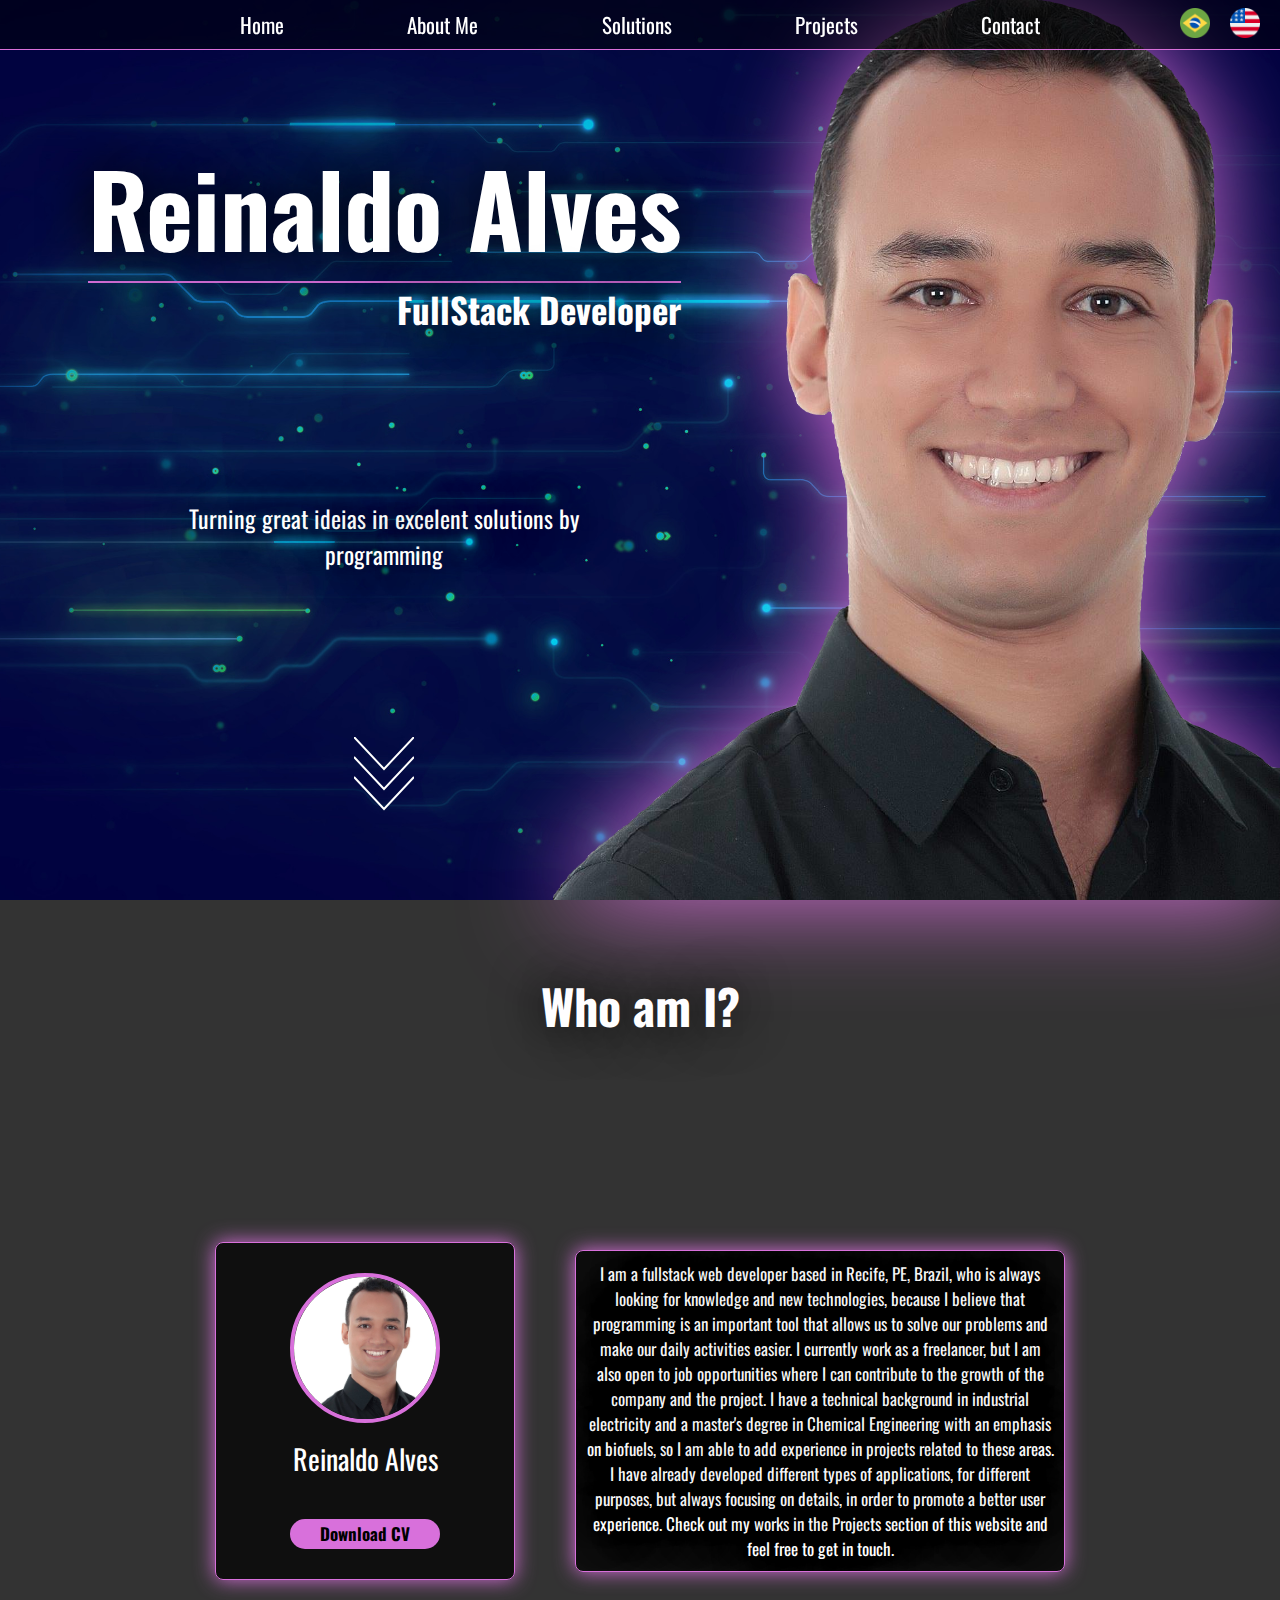
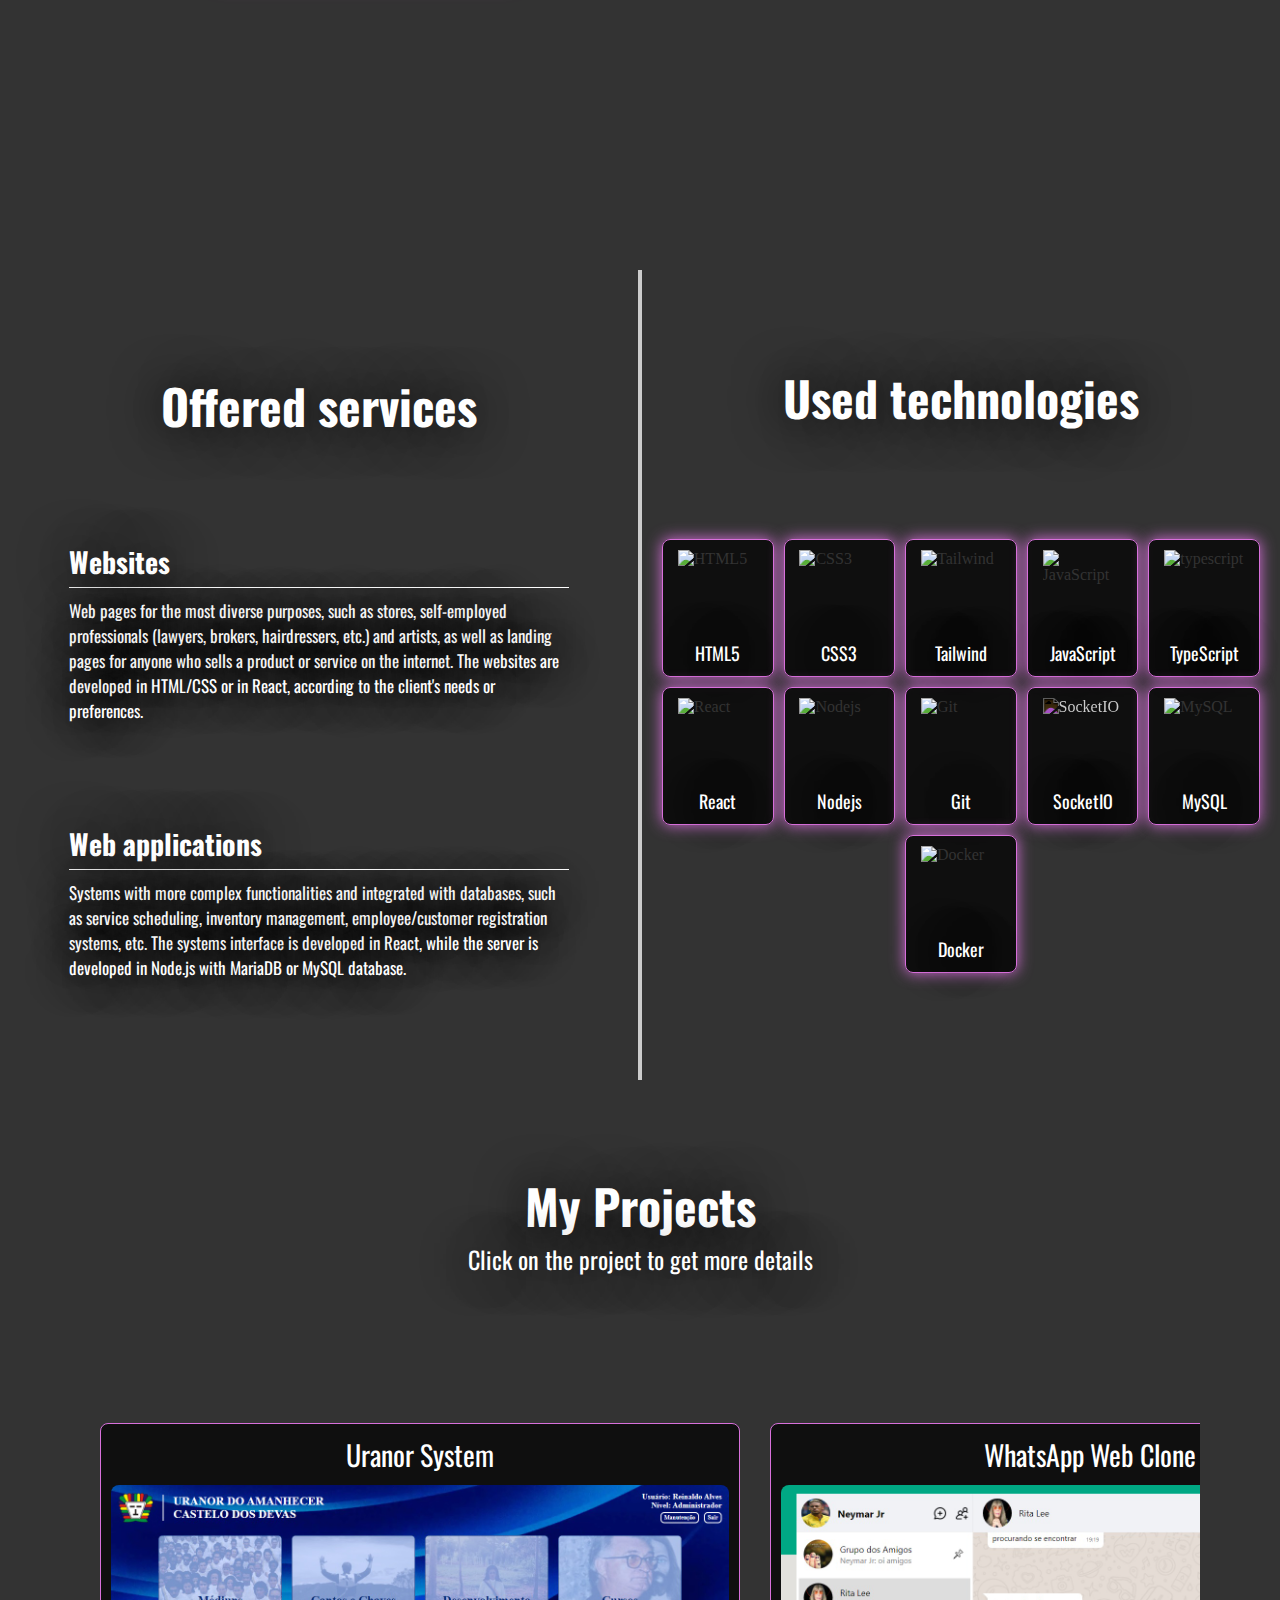
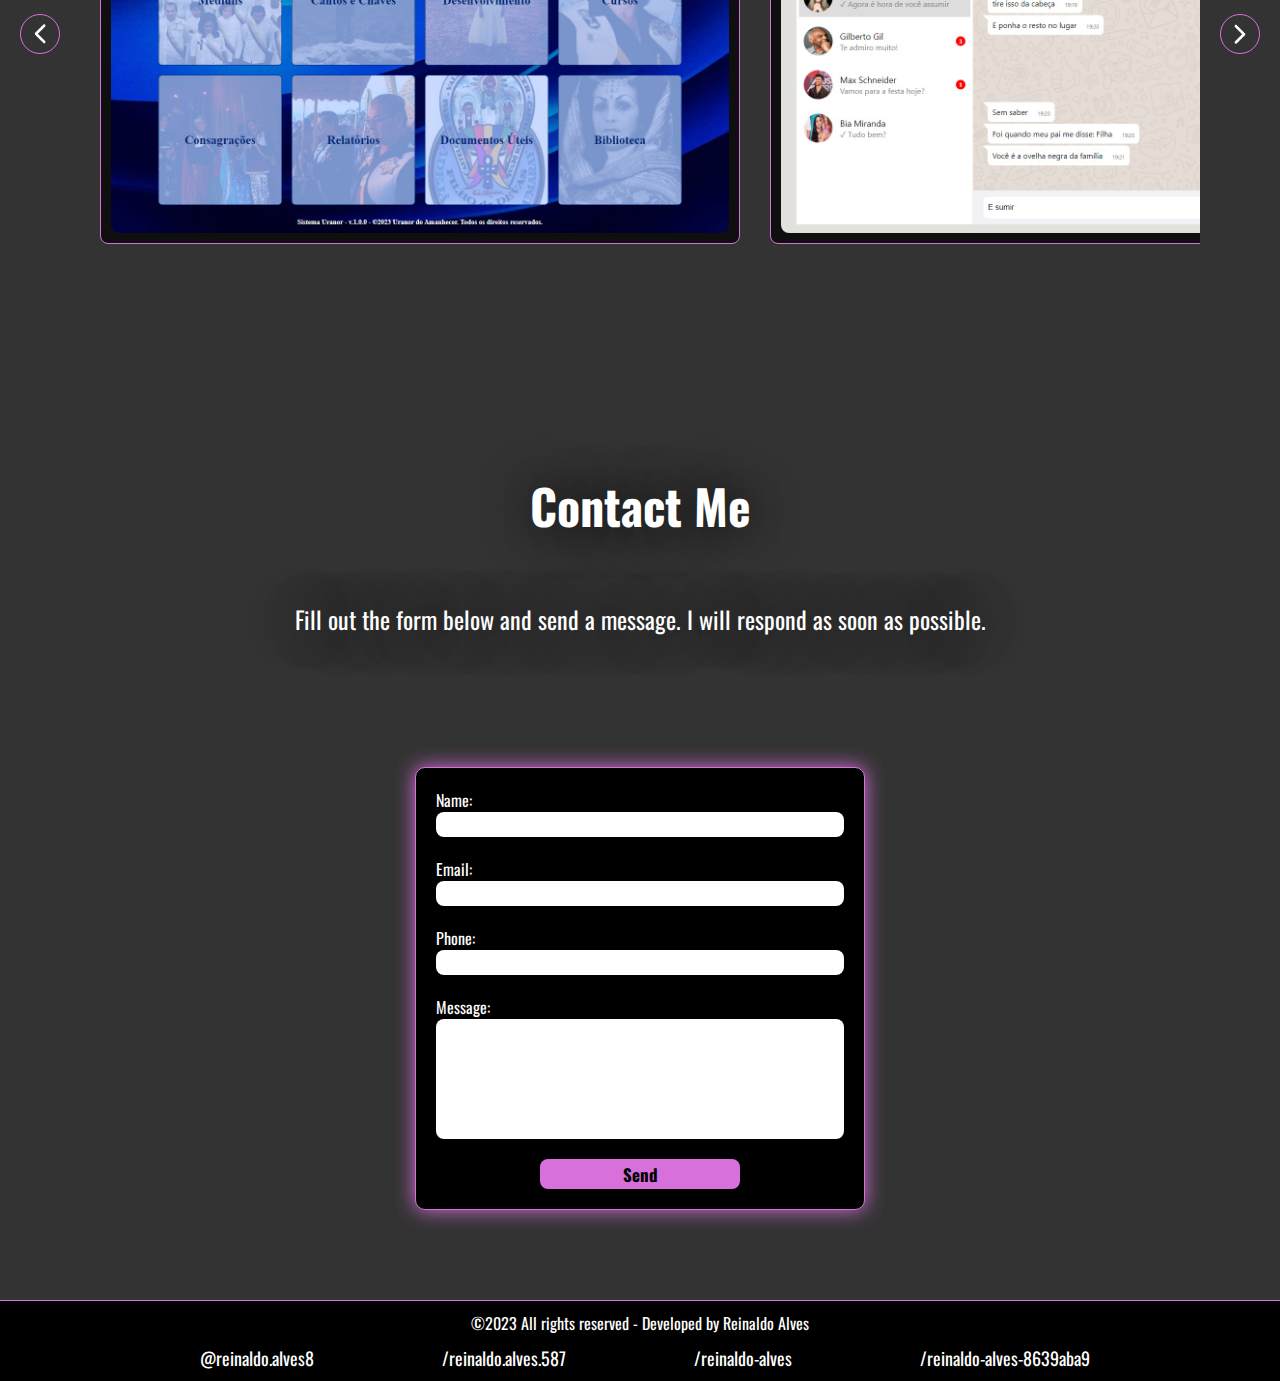
==== english.html @ bb783fc2 "add sistema uranor" ====
<!DOCTYPE html>
<html lang="en">
<head>
    <meta charset="UTF-8">
    <meta http-equiv="X-UA-Compatible" content="IE=edge">
    <meta name="viewport" content="width=device-width, initial-scale=1.0">
    <title>Reinaldo Alves - Web Developer</title>
    <link rel="stylesheet" href="./styles.css">
    <link rel="stylesheet" href="https://cdn.jsdelivr.net/npm/swiper@10/swiper-bundle.min.css" />
    <link rel="shortcut icon" href="./programming.png" type="image/x-icon">
</head>
<body>
    <header>
        <nav>
            <ul>
                <li id="homepage-li">Home</li>
                <li id="aboutMe-li">About Me</li>
                <li id="solution-li">Solutions</li>
                <li id="project-li">Projects</li>
                <li id="contact-li">Contact</li>
            </ul>
        </nav>
        <div class="language-container">
            <a href="./index.html"><img src="./brasil.png" alt="PT"/></a>
            <a href="./english.html"><img src="./estados-unidos.png" alt="EN"/></a>
        </div>
    </header>
    <div class="hero-container">
        <div class="hero-content">
            <div class="title-container">
                <h1>Reinaldo Alves</h1>
                <h2 style="align-self: flex-end;">FullStack Developer</h2>
            </div>
            <p class="slogan">Turning great ideias in excelent solutions by programming</p>
            <svg class="arrows">
                <path class="a1" d="M0 0 L30 32 L60 0"></path>
                <path class="a2" d="M0 20 L30 52 L60 20"></path>
                <path class="a3" d="M0 40 L30 72 L60 40"></path>
            </svg>
        </div>
        <div class="mainphoto">
            <img alt="Reinaldo" src="./mainphoto.png"/>
        </div>
    </div>
    <div class="page-container" id="profile">
        <div class="content-container">
            <h2 class="page-title">Who am I?</h2>
            <div class="profile-content">
                <div class="profile-card">
                    <img class="profile-image" src="./15994696_1484321451630794_7265019365593122860_o.jpg" />
                    <span class="name-text">Reinaldo Alves</span>
                    <div class="icons-container">
                        <a href="https://www.instagram.com/reinaldo.alves8/" target="_blank">
                            <i class="fa-brands fa-instagram"></i>
                        </a>
                        <a href="https://www.facebook.com/reinaldo.alves.587" target="_blank">
                            <i class="fa-brands fa-facebook-f"></i>
                        </a>
                        <a href="https://github.com/reinaldo-alves" target="_blank">
                            <i class="fa-brands fa-github"></i>
                        </a>
                        <a href="https://www.linkedin.com/in/reinaldo-alves-8639aba9/" target="_blank">
                            <i class="fa-brands fa-linkedin-in"></i>
                        </a>
                    </div>
                    <a href="https://www.instagram.com/reinaldo.alves8/" target="_blank">
                        <button class="profile-button">Download CV</button>
                    </a>
                </div>
                <p class="profile-sinopse">
                    I am a fullstack web developer based in Recife, PE, Brazil, who is always looking for knowledge and new technologies, because I believe that programming is an important tool that allows us to solve our problems and make our daily activities easier. I currently work as a freelancer, but I am also open to job opportunities where I can contribute to the growth of the company and the project. I have a technical background in industrial electricity and a master's degree in Chemical Engineering with an emphasis on biofuels, so I am able to add experience in projects related to these areas. I have already developed different types of applications, for different purposes, but always focusing on details, in order to promote a better user experience. Check out my works in the Projects section of this website and feel free to get in touch.
                </p>
            </div>
        </div>
    </div>
    <div class="page-container" id="service">
        <div class="content-container">
            <div class="service-container">
                <div class="products-container">
                    <h2 class="page-title">Offered services</h2>
                    <div class="product-content">
                        <h3>Websites</h3>
                        <p>Web pages for the most diverse purposes, such as stores, self-employed professionals (lawyers, brokers, hairdressers, etc.) and artists, as well as landing pages for anyone who sells a product or service on the internet. The websites are developed in HTML/CSS or in React, according to the client's needs or preferences.</p>
                    </div>
                    <div class="product-content">
                        <h3>Web applications</h3>
                        <p>Systems with more complex functionalities and integrated with databases, such as service scheduling, inventory management, employee/customer registration systems, etc. The systems interface is developed in React, while the server is developed in Node.js with MariaDB or MySQL database.</p>
                    </div>
                    <ul class="tabs">
                        <li class="tab active-tab" id="tab-1">
                            <span>Websites</span>
                            <img alt="seta" src="./arrow-left.png" />                            
                        </li>
                        <div class="tabs-content" id="tabs-content-1">Web pages for the most diverse purposes, such as stores, self-employed professionals (lawyers, brokers, hairdressers, etc.) and artists, as well as landing pages for anyone who sells a product or service on the internet. The websites are developed in HTML/CSS or in React, according to the client's needs or preferences.</div>
                        <li class="tab" id="tab-2">
                            <span>Web applications</span>
                            <img alt="seta" src="./arrow-left.png" />
                        </li>
                        <div class="tabs-content" id="tabs-content-2" style="display: none;">Systems with more complex functionalities and integrated with databases, such as service scheduling, inventory management, employee/customer registration systems, etc. The systems interface is developed in React, while the server is developed in Node.js with MariaDB or MySQL database.</div>
                    </ul>
                </div>
                <div class="vertical-divider"></div>
                <div class="technologies-container">
                    <h2 class="page-title">Used technologies</h2>
                    <div class="technologies-content">
                        <div class="technologies-card">
                            <img alt="HTML5" src="https://cdn.jsdelivr.net/gh/devicons/devicon/icons/html5/html5-original.svg" />
                            <span>HTML5</span>
                        </div>
                        <div class="technologies-card">
                            <img alt="CSS3" src="https://cdn.jsdelivr.net/gh/devicons/devicon/icons/css3/css3-original.svg" />
                            <span>CSS3</span>
                        </div>
                        <div class="technologies-card">
                            <img alt="Tailwind" src="https://cdn.jsdelivr.net/gh/devicons/devicon/icons/tailwindcss/tailwindcss-plain.svg" />
                            <span>Tailwind</span>
                        </div>
                        <div class="technologies-card">
                            <img alt="JavaScript" src="https://cdn.jsdelivr.net/gh/devicons/devicon/icons/javascript/javascript-original.svg" />
                            <span>JavaScript</span>
                        </div>
                        <div class="technologies-card">
                            <img alt="typescript" src="https://cdn.jsdelivr.net/gh/devicons/devicon/icons/typescript/typescript-original.svg" />
                            <span>TypeScript</span>
                        </div>
                        <div class="technologies-card">
                            <img alt="React" src="https://cdn.jsdelivr.net/gh/devicons/devicon/icons/react/react-original.svg" />
                            <span>React</span>
                        </div>
                        <div class="technologies-card">
                            <img alt="Nodejs" src="https://cdn.jsdelivr.net/gh/devicons/devicon/icons/nodejs/nodejs-original.svg" />
                            <span>Nodejs</span>
                        </div>
                        <div class="technologies-card"> 
                            <img alt="Git" src="https://cdn.jsdelivr.net/gh/devicons/devicon/icons/git/git-original.svg" />
                            <span>Git</span>
                        </div>
                        <div class="technologies-card">
                            <img alt="SocketIO" style="filter: invert(1);" src="https://cdn.jsdelivr.net/gh/devicons/devicon/icons/socketio/socketio-original.svg" />
                            <span>SocketIO</span>
                        </div>
                        <div class="technologies-card">
                            <img alt="MySQL" src="https://cdn.jsdelivr.net/gh/devicons/devicon/icons/mysql/mysql-original.svg" />
                            <span>MySQL</span>
                        </div>
                        <div class="technologies-card">
                            <img alt="Docker" src="https://cdn.jsdelivr.net/gh/devicons/devicon/icons/docker/docker-original.svg" />
                            <span>Docker</span>
                        </div>
                    </div>
                </div>
            </div>
        </div>
    </div>
    <div class="page-container" id="project">
        <div class="content-container">
            <h2 class="page-title">My Projects</h2>
            <p class="details">Click on the project to get more details</p>
            <div class="project-content">
                <img class="scroll-button" id="arrow-left" src="./arrow-left.png" alt="esquerda"/>
                <div class="cards-container" id="cards-container">
                    <div class="project-card" id="project7">
                        <span class="project-title">Uranor System</span>
                        <image class="project-image" src="./sistemauranor/homepage.jpg" />
                    </div>
                    <div class="project-card" id="project6">
                        <span class="project-title">WhatsApp Web Clone</span>
                        <image class="project-image" src="./whatsappwebclone/messages.jpg"" />
                    </div>
                    <div class="project-card" id="project5">
                        <span class="project-title">Youtube Clone</span>
                        <image class="project-image" src="./youtubeclone/home.jpg" />
                    </div>
                    <div class="project-card" id="project4">
                        <span class="project-title">Conhecendo o Brasil Website</span>
                        <image class="project-image" src="./conhecendoobrasil/CoBimage.jpg" />
                    </div>
                    <div class="project-card" id="project3">
                        <span class="project-title">Star Wars Encyclopedia</span>
                        <image class="project-image" src="./starwarsencyclopedia/homestars.jpg" />
                    </div>
                    <div class="project-card" id="project2">
                        <span class="project-title">Reinaldo Alves' Portfolio</span>
                        <image class="project-image" src="./portfolioreinaldoalves/home.jpg" />
                    </div>
                    <div class="project-card" id="project1">
                        <span class="project-title">BMI Calculator</span>
                        <image class="project-image" src="./imccalc.jpg" />
                    </div>
                    <div class="project-card" id="project0">
                        <span class="project-title">Facebook Homepage Reproduction</span>
                        <image class="project-image" src="./facebookinterface/facehome.jpg" />
                    </div>
                </div>
                <img class="scroll-button" id="arrow-right" src="./arrow-right.png" alt="direita"/>
            </div>
        </div>
        <div class="modal" id="modal">
            <div class="modal-content" id="modal-content"></div>
        </div>
    </div>
    <div class="page-container" id="contact">
        <div class="content-container">
            <h2 class="page-title">Contact Me</h2>
            <div class="contact-content">
                <p class="details">Fill out the form below and send a message. I will respond as soon as possible.</p>
                <form action="https://formspree.io/f/xlekeaya" method="POST">
                    <label id="name">
                        Name:
                        <input type="text" name="name">
                    </label>
                    <label id="email">
                        Email:
                        <input type="email" name="email">
                    </label>
                    <label id="phone">
                        Phone:
                        <input type="tel" name="phone">
                    </label>
                    <label id="message">
                        Message:
                        <textarea name="message"></textarea>
                    </label>
                    <button id="button" type="submit">Send</button>
                </form>
            </div>
        </div>
    </div>
    <footer>
        <p>©2023 All rights reserved - Developed by Reinaldo Alves</p>
        <div class="social-content">
            <a href="https://www.instagram.com/reinaldo.alves8/" target="_blank">
                <i class="fa-brands fa-instagram"></i>
                <span>@reinaldo.alves8</span>
            </a>
            <a href="https://www.facebook.com/reinaldo.alves.587" target="_blank">
                <i class="fa-brands fa-facebook-f"></i>
                <span>/reinaldo.alves.587</span>
            </a>
            <a href="https://github.com/reinaldo-alves" target="_blank">
                <i class="fa-brands fa-github"></i>
                <span>/reinaldo-alves</span>
            </a>
            <a href="https://www.linkedin.com/in/reinaldo-alves-8639aba9/" target="_blank">
                <i class="fa-brands fa-linkedin-in"></i>
                <span>/reinaldo-alves-8639aba9</span>
            </a>
        </div>
    </footer>
    <script src="https://kit.fontawesome.com/f68a24141b.js" crossorigin="anonymous"></script>
    <script src="https://cdn.jsdelivr.net/npm/swiper@10/swiper-bundle.min.js"></script>
    <script type="module" src="./script.js"></script>
</body>
</html>
---- styles.css ----
@import url('https://fonts.googleapis.com/css2?family=Oswald&display=swap');

* {
    margin: 0;
    padding: 0;
    box-sizing: border-box;
    scrollbar-width: 8px;
    scrollbar-color: #8c8c8c;
}

*::-webkit-scrollbar {
    width: 8px;
    background-color: transparent;
}
  
*::-webkit-scrollbar-thumb {
    background-color: #d870db;
    border-radius: 20px;
}

html, body {
    scroll-snap-type: y proximity;
    scroll-snap-stop: always;
    scroll-behavior: smooth;
    background-color: #000;
}

header {
    position: fixed;
    width: 100%;
    height: 50px;
    display: flex;
    justify-content: center;
    align-items: center;
    background-color: rgba(0,0,0,0.5);
    z-index: 5;
    border-bottom: 1px solid #d870db;
}

nav {
    width: 70%;
    display: flex;
    justify-content: center;
    align-items: center;
}

ul {
    width: 100%;
    max-width: 800px;
    display: flex;
    justify-content: space-between;
    list-style: none;
}

li {
    font-family: 'Oswald', sans-serif;
    color: #fff;
    font-size: 21px;
    cursor: pointer;
}

li:hover {
    color: #d870db;
}

.language-container {
    height: 50px;
    display: flex;
    align-items: center;
    gap: 20px;
    padding: 0 20px;
    position: fixed;
    top: 0;
    right: 0;
}

.language-container img {
    height: 30px;
    width: 30px;
    cursor: pointer;
    transition: 0.5s;
}

.language-container img:hover {
    transform: scale(1.2);
}

.hero-container {
    height: 100vh;
    min-height: 625px;
    display: flex;
    align-items: center;
    justify-content: space-between;
    background-image: url('./backgroundblue.jpg');
    background-position: center;
    background-size: cover;
    background-attachment: fixed;
    background-repeat: no-repeat;
    scroll-snap-align: start;
}

.hero-content {
    height: 100%;
    width: 60%;
    min-width: 550px;
    display: flex;
    flex-direction: column;
    align-items: center;
    justify-content: space-around;
    padding-top: 50px;
    z-index: 4;
}

.title-container {
    display: flex;
    flex-direction: column;
}

h1 {
    font-family: 'Oswald', sans-serif;
    color: #fff;
    font-size: 100px;
    text-shadow: 0 0 50px black;
    border-bottom: 2px solid #d870db;
}

h2 {
    font-family: 'Oswald', sans-serif;
    color: #fff;
    font-size: 35px;
    text-shadow: 0 0 50px black;
}

.slogan {
    font-family: 'Oswald', sans-serif;
    color: #fff;
    text-align: center;
    width: 500px;
    font-size: 24px;
    text-shadow: 0 0 50px black;
}

.arrows {
    width: 60px;
    height: 80px;
    bottom: 20px;
}

.arrows path {
    stroke: #fff;
    fill: transparent;
    stroke-width: 2px;
    animation: arrow 2s infinite;
    -webkit-animation: arrow 2s infinite;
}

@keyframes arrow
{
0% {opacity:0}
40% {opacity:1}
80% {opacity:0}
100% {opacity:0}
}

@-webkit-keyframes arrow
{
0% {opacity:0}
40% {opacity:1}
80% {opacity:0}
100% {opacity:0}
}

.arrows path.a1 {
    animation-delay: -0.5s;
    -webkit-animation-delay: -0.5s;
}

.arrows path.a2 {
    animation-delay: -0.25s;
    -webkit-animation-delay: -0.25s;
}

.arrows path.a3 {
    animation-delay: 0s;
    -webkit-animation-delay: 0s;
}

.mainphoto {
    height: 100%;
    min-height: 625px;
    position: absolute;
    top: 0;
    right: 0;
    filter: drop-shadow(0 0 50px #d870db);
    overflow: hidden;
}

.mainphoto img {
    height: 100%;
}

.page-container {
    height: 100vh;
    min-height: 625px;
    display: flex;
    flex-direction: column;
    justify-content: flex-end;
    background-color: #333;
    background-position: center;
    background-size: cover;
    background-attachment: fixed;
    background-repeat: no-repeat;
    scroll-snap-align: start;
}

#profile {
    background-image: url('./nasa-Q1p7bh3SHj8-unsplash.jpg');
}

#project {
    background-image: url('./projectbg.jpg');
}

#contact {
    background-image: url('./digital-contact-black.jpg');
}

#service {
    background-image: url('./765090-most-popular-technology-background-images-1920x1080-hd-for-mobile.jpg');
}


.content-container {
    color: #333;
    width: 100%;
    height: calc(100% - 50px);
    display: flex;
    flex-direction: column;
    align-items: center;
    justify-content: center;
    padding: 20px;
}

.page-title {
    font-size: 48px;
    text-align: center;
}

.profile-content {
    width: 60%;
    min-width: 850px;
    max-width: 1000px;
    height: 100%;
    display: flex;
    justify-content: space-between;
    align-items: center;
}

.profile-card {
    display: flex;
    flex-direction: column;
    align-items: center;
    width: 300px;
    background: rgba(0,0,0,0.7);
    padding: 30px;
    border: 1px solid #d870db;
    border-radius: 8px;
    box-shadow: 0 0 20px #d870db;
}

.profile-image {
    width: 150px;
    height: auto;
    border-radius: 50%;
    border: 4px solid #d870db;
}

.name-text {
    font-family: 'Oswald', sans-serif;
    font-size: 28px;
    margin: 15px 0;
    color: #fff;
}

.icons-container {
    display: flex;
    width: 100%;
    justify-content: space-around;
}

i {
    font-size: 2rem;
    color: #fff;
}

i:hover {
    color: #d870db;
    transform: scale(1.05);
}

.profile-button {
    width: 150px;
    height: 30px;
    border-radius: 15px;
    border: none;
    background-color: #d870db;
    color: #000;
    font-family: 'Oswald', sans-serif;
    cursor: pointer;
    margin-top: 25px;
}

.profile-button:hover {
    transform: scale(1.05);
}

.profile-sinopse {
    width: 490px;
    max-height: 370px;
    padding: 10px;
    font-family: 'Oswald', sans-serif;
    color: #fff;
    font-size: 17px;
    text-shadow: 0 0 50px black;
    background-color: rgba(0, 0, 0, 0.7);
    text-align: center;
    border: 1px solid #d870db;
    border-radius: 8px;
    box-shadow: 0 0 20px #d870db;
    overflow-y: auto;
}

.service-container {
    display: grid;
    grid-template-columns: 1fr auto 1fr;
    align-items: center;
    height: 100%;
    width: 100%;
}

.products-container {
    height: 100%;
    display: flex;
    flex-direction: column;
    justify-content: space-evenly;
    align-items: center;
    padding-right: 20px;
}

.product-content {
    width: 100%;
    max-width: 500px;
    display: flex;
    flex-direction: column;
    gap: 10px;
}

.product-content h3 {
    font-family: 'Oswald', sans-serif;
    color: #fff;
    font-size: 28px;
    text-shadow: 0 0 50px black;
    padding-bottom: 5px;
    border-bottom: 1px solid #fff;
}

.product-content p {
    font-family: 'Oswald', sans-serif;
    color: #fff;
    font-size: 17px;
    text-shadow: 0 0 50px black;    
}

.tabs {
    display: none;
}

.tabs-content {
    display: none;
}

.vertical-divider {
    height: 100%;
    border-left: 4px solid #ccc;
}

.technologies-container {
    height: 100%;
    display: flex;
    flex-direction: column;
    justify-content: space-evenly;
    align-items: center;
    padding-left: 20px;
}

.technologies-content {
    width: 100%;
    max-height: 100%;
    max-width: 700px;
    display: flex;
    flex-wrap: wrap;
    gap: 10px;
    justify-content: center;
    align-items: center;
    padding: 15px 0;
}

.technologies-card {
    background-color: rgba(0,0,0,0.7);
    border-radius: 8px;
    border: 1px solid #d870db;
    box-shadow: 0 0 15px #d870db;
    padding: 10px;
    display: flex;
    flex-direction: column;
    align-items: center;
    justify-content: center;
    flex-grow: 1;
    gap: 10px;
    width: 120px;
    min-width: 100px;
    max-width: calc((100% - 40px)/5);
}

.technologies-card span {
    font-family: 'Oswald', sans-serif;
    color: #fff;
    font-size: 18px;
    text-shadow: 0 0 50px black;
    text-align: center;
}

.technologies-card img {
    width: 80px;
    height: 80px;
    flex-grow: 1;
    align-self: center;
}

.project-content {
    width: 100%;
    height: 100%;
    display: grid;
    grid-template-columns: auto 1fr auto;
    align-items: center;
    gap: 20px;
}

.scroll-button {
    height: 40px;
    width: 40px;
    border-radius: 50%;
    border: 1px solid #278F24;
    filter: invert(1);
}

.scroll-button:hover {
    cursor: pointer;
    box-shadow: 0 0 20px #278F24;
    transform: scale(1.2);
}

.cards-container {
    height: 100%;
    padding: 20px;
    display: flex;
    align-items: center;
    justify-content: flex-start;
    gap: 30px;
    overflow-x: hidden;
    scroll-behavior: smooth;
    scroll-snap-type: x proximity;
}

.project-card {
    min-width: 50vw;
    max-height: 600px;
    background-color: rgba(0,0,0,0.7);
    border: 1px solid #d870db;
    border-radius: 8px;
    display: flex;
    flex-direction: column;
    align-items: center;
    justify-content: flex-start;
    gap: 10px;
    padding: 10px;
    transition: 0.5s;
    scroll-snap-align: center;
}

.project-card:hover {
    cursor: pointer;
    transform: scale(1.02);
    box-shadow: 0 0 20px #d870db;
}

.project-image {
    width: 100%;
    max-height: 500px;
    max-width: 850px;
    aspect-ratio: 16 / 9;
    border-radius: 8px;
}

.project-title {
    width: 100%;
    color: #fff;
    font-family: 'Oswald', sans-serif;
    font-size: 28px;
    text-align: center;
}

.modal {
    visibility: hidden;
    display: flex;
    align-items: center;
    justify-content: center;
    width: 100vw;
    height: 100vh;
    background-color: rgba(0, 0, 0, 0.7);
    position: fixed;
    top: 0;
    z-index: 7;
}

.modal-content {
    width: 80vw;
    height: 80vh;
    max-width: 1600px;
    background-color: #000;
    border-radius: 12px;
    display: grid;
    grid-template-columns: 8fr 2fr 0;
    grid-template-rows: auto auto auto 1fr;
    gap: 30px;
    padding: 30px;
    padding-right: 0;
    align-items: center;
    border: 1px solid #d870db;
    box-shadow: 0 0 20px #d870db;
    overflow-y: auto;
}

.modal-title {
    grid-area: 1 / 1 / 2 / 3;
    text-align: center;
}

.exit-button {
    grid-area: 1 / 3 / 2 / 4;
    font-size: 25px;
    font-weight: bold;
    color: #fff;
    background-color: #000;
    align-self: flex-start;
    height: 30px;
    width: 30px;
    display: flex;
    justify-content: center;
    align-items: center;
    border: 1px solid #d870db;
    border-radius: 50%;
    position: relative;
    top: -20px;
    left: -40px;
    cursor: pointer;
}

.exit-button:hover {
    transform: scale(1.1);
    box-shadow: 0 0 20px #d870db;
}

.modal-image {
    grid-area: 2 / 1 / 4 / 2;
    width: 100%;
    position: relative;
    aspect-ratio: 16 / 9;
    display: flex;
    align-items: center;
    justify-content: center;
}

.swiper {
    width: 300px;
    flex-grow: 1;
  }

  .swiper-slide {
    display: flex;
    justify-content: center;
    align-items: center;
  }

  .swiper-button-prev, .swiper-button-next {
    min-width: 40px;
    max-width: 40px;
    min-height: 40px;
    max-height: 40px;
    border-radius: 50%;
    background-color: rgba(0, 0, 0, 0.5);
  }

  .swiper-button-prev:hover, .swiper-button-next:hover {
    transform: scale(1.1);
  }

  .swiper-button-prev::after {
    transform: scale(0.5);
    color: #fff;
    position: relative;
    left: -2px;
  }

  .swiper-button-next::after {
    transform: scale(0.5);
    color: #fff;
    position: relative;
    right: -2px;
  }

  .swiper-slide img {
    display: block;
    width: 100%;
    height: 100%;
    object-fit: cover;
  }

  .swiper-pagination-bullet {
    border: 1px solid #fff;
  }

  .swiper-pagination-bullet-active {
    background-color: #d870db;
  }

.modal-info {
    display: flex;
    flex-direction: column;
    align-items: flex-end;
    gap: 10px;
    color: #fff;
    font-family: 'Oswald', sans-serif;
    grid-area: 2 / 2 / 4 / 4;
}

#links-container {
    grid-area: 2 / 2 / 3 / 3;
}

#technologies-container {
    grid-area: 3 / 2 / 4 / 3;
}

.modal-info h3 {
    font-size: 24px;
    margin-bottom: 5px;
}

.modal-info a {
    text-decoration: none;
    display: flex;
    align-items: center;
    gap: 10px;
    color: #fff;
}

.modal-info a i {
    font-size: 20px;
}

.modal-info a span {
    font-family: 'Oswald', sans-serif;
    color: #fff;
    font-size: 20px;
    display: -webkit-box;
    -webkit-box-orient: vertical;
    -webkit-line-clamp: 1;
    overflow: hidden;
    text-overflow: ellipsis;
}

.modal-info a:hover span {
    color: #d870db;
}

.modal-info a:hover i {
    color: #d870db;
    transform: scale(1);
}

.modal-technologies {
    display: flex;
    gap: 10px;
}

.modal-technologies img {
    height: 35px;
    width: 35px;
    flex-shrink: 1;
}

.modal-text {
    color: #fff;
    font-family: 'Oswald', sans-serif;
    font-size: 16px;
    text-align: center;
    grid-area: 4 / 1 / 5 / 3;
}

.contact-content {
    height: 100%;
    width: 100%;
    display: flex;
    flex-direction: column;
    justify-content: space-around;
    align-items: center;
    padding-bottom: 10px;
}

.details {
    font-family: 'Oswald', sans-serif;
    color: #fff;
    font-size: 24px;
    text-shadow: 0 0 50px #000;
    text-align: center;
    padding-bottom: 10px;
}

form {
    display: flex;
    flex-direction: column;
    justify-content: space-between;
    background-color: #000;
    width: 450px;
    gap: 20px;
    padding: 20px;
    border: 1px solid #d870db;
    box-shadow: 0 0 20px #d870db;
    border-radius: 10px;
}

label {
    display: block;
    font-family: 'Oswald', sans-serif;
    color: #fff;
}

input {
    display: block;
    width: 100%;
    border-radius: 8px;
    height: 25px;
    font-family: 'Oswald', sans-serif;
    font-size: 15px;
    padding: 5px;
    border: none;
}

textarea {
    display: block;
    width: 100%;
    height: 120px;
    border-radius: 8px;
    font-family: 'Oswald', sans-serif;
    font-size: 15px;
    padding: 5px;
    border: none;
    resize: none;
}

button {
    border: none;
    border-radius: 8px;
    height: 30px;
    width: 200px;
    margin-left: auto;
    margin-right: auto;
    font-family: 'Oswald', sans-serif;
    background-color: #d870db;
    font-size: 17px;
    font-weight: bold;
    padding: 2px 12px;
}

button:hover {
    cursor: pointer;
}

button:active {
    background-color: #fff;
    cursor: pointer;
    color: #d870db;
    border: solid 2px;
    border-color: #d870db;
    padding: 0px 8px;
}

footer {
    background-color: #000;
    display: flex;
    flex-direction: column;
    justify-content: center;
    align-items: center;
    padding: 10px;
    gap: 10px;
    border-top: 1px solid #d870db;
    scroll-snap-align: end;
}

footer p {
    font-family: 'Oswald', sans-serif;
    color: #fff;
    font-size: 16px;
    text-align: center;
}

.social-content {
    width: 100%;
    max-width: 900px;
    display: flex;
    justify-content: space-between;
}

.social-content a {
    text-decoration: none;
    display: flex;
    align-items: center;
    gap: 10px;
    color: #fff;
}

.social-content a span {
    font-family: 'Oswald', sans-serif;
    color: #fff;
    font-size: 18px;
}

.social-content a:hover span {
    color: #d870db;
}

.social-content a:hover i {
    color: #d870db;
    transform: scale(1);
}

@media (min-width: 1600px) {
    .project-card {
        min-width: 800px;
        max-width: 800px;
    }
}

@media (min-height: 80vw) {
    .hero-container {
        justify-content: center;
    }
    
    .mainphoto {
        display: none;
    }
}

@media (max-width: 1165px) {

    .modal-content {
        width: 90vw;
    }
}

@media (max-width: 1000px) {
    header {
        justify-content: space-between;
    }

    .language-container {
        position: static;
    }
    
    nav {
        width: 100%;
        margin: 0 20px;
    }

    .modal-content {
        grid-template-columns: 1fr 1fr 0;
    }

    .modal-info {
        align-items: center;
    }

    .modal-image {
        grid-area: 2 / 1 / 3 / 3;
    }

    #links-container {
        grid-area: 3 / 1 / 4 / 2;
    }

    #technologies-container {
        grid-area: 3 / 2 / 4 / 3;
    }
}

@media (max-width: 965px) {
    .hero-container {
        justify-content: center;
    }
    
    .mainphoto {
        display: none;
    }
    
    .profile-content {
        min-width: 700px;
    }
    
    .profile-sinopse {
        width: 350px;
    }

    .products-container {
        justify-content: center;
    }

    .product-content {
        display: none;
    }

    .tabs {
        display: flex;
        flex-direction: column;
        justify-content: flex-start;
        align-items: center;
        position: relative;
        margin: 15px 0;
    }

    .tab {
        width: 100%;
        display: flex;
        justify-content: space-between;
        align-items: center;
        padding: 5px 20px;
        border: 1px solid #fff;
        border-radius: 8px;
        background-color: rgba(0,0,0,0.5);
        height: 40px;
        font-family: 'Oswald', sans-serif;
        color: #fff;
        font-size: 20px;
        text-shadow: 0 0 50px black;
        font-weight: bold;
        margin-top: 10px;
    }
    
    .tab:hover {
        box-shadow: 0 0 20px #d870db;
        border-color: #d870db;
        color: #d870db;
    }

    .tab img {
        width: 40px;
        height: 40px;
        filter: invert(1);
        rotate: -90deg;
    }

    .active-tab {
        height: 62px;
        font-size: 28px;
        border-bottom-left-radius: 0;
        border-bottom-right-radius: 0;
    }

    .active-tab img {
        rotate: 90deg;
    }

    .tabs-content {
        display: block;
        width: 100%;
        height: 200px;
        border: 1px solid #fff;
        border-top: none;
        border-bottom-left-radius: 8px;
        border-bottom-right-radius: 8px;
        padding: 10px;
        font-family: 'Oswald', sans-serif;
        font-size: 17px;
        color: #fff;
        text-shadow: 0 0 50px black; 
    }
    
    .technologies-card {
        flex-direction: row;
        align-items: center;
        justify-content: center;
        gap: 5px;
        width: 120px;
        min-width: 120px;
        max-width: calc((100% - 20px)/3);
    }
    
    .technologies-card img {
        width: 30px;
        height: 30px;
        max-width: 30px;
    }

    .details {
        font-size: 18px;
    }

    .project-content {
        gap: 10px;
    }

    .cards-container {
        gap: 80px;
        padding: 20px calc(15vw - 80px);
    }

    .project-card {
        min-width: 70vw;
    }

    .project-title {
        font-size: 24px;
    }
}

@media (max-width: 786px) {
    html, body {
        scroll-snap-type: none;
        scroll-snap-stop: none;
    }
    
    .profile-content {
        width: 100%;
        min-width: 320px;
        flex-direction: column;
        justify-content: space-around;
        gap: 15px;
        margin-top: 10px;
    }

    .profile-card {
        display: grid;
        grid-template-columns: auto 1fr;
        grid-template-rows: auto auto auto;
        column-gap: 20px;
        width: 450px;
    }

    .profile-image {
        grid-area: 1 / 1 / 4 / 2;
    }

    .name-text {
        grid-area: 1 / 2 / 2 / 3;
        text-align: center;
    }

    .icons-container {
        grid-area: 2 / 2 / 2 / 3;
    }

    .profile-card a {
        max-width: 150px;
        justify-self: center;
        grid-area: 3 / 2 / 4 / 3;
    }

    .profile-sinopse {
        width: 450px;
        max-height: calc(100vh - 407px);
        min-height: 218px;
    }

    .tabs-content {
        height: 250px;
    }

    .social-content {
        flex-direction: column;
        align-items: center;
        gap: 10px;
        margin-top: 10px;
    }

}

@media (max-width: 720px) {
    .service-container {
        display: flex;
        flex-direction: column;
        justify-content: space-around;
    }

    .products-container {
        padding: 0;
    }

    .tabs-content {
        height: auto;
    }

    .vertical-divider {
        display: none;
    }

    .technologies-container {
        padding: 0;
    }
}

@media (max-width: 696px) {
    header {
        background-color: transparent;
        border: none;
        justify-content: flex-end;
    }

    nav {
        display: none;
    }
    
    .tabs-content {
        font-size: 14px;
    }
    
    .technologies-card {
        max-width: calc((100% - 30px)/4);
    }

    .modal-content {
        width: 95vw;
        height: 95vh;
    }

    .swiper-button-prev, .swiper-button-next {
        min-width: 30px;
        max-width: 30px;
        min-height: 30px;
        max-height: 30px;
    }

    .swiper-button-prev::after {
        transform: scale(0.3);
        left: -1px;
    }

    .swiper-button-next::after {
        transform: scale(0.3);
        right: -1px;
    }
    
    .modal-technologies img {
        height: 30px;
        width: 30px;
    }

}

@media (max-width: 575px) {
    .hero-container, .hero-content {
        width: 100%;
        min-width: 250px;
    }
    
    h1 {
        font-size: 70px;
    }

    h2, .page-title {
        font-size: 30px;
    }

    .slogan {
        width: 320px;
        padding: 0 10px;
    }

    .profile-card {
        width: calc(100% - 40px);
        padding: 10px;
    }

    .name-text {
        margin-top: 0;
    }

    .profile-sinopse {
        width: calc(100% - 40px);
        max-height: calc(100vh - 339px);
        min-height: 286px;
    }

    .tab {
        font-size: 16px;
    }

    .active-tab {
        font-size: 24px;
    }

    .project-content {
        grid-template-columns: 1fr;
        grid-template-rows: auto 1fr auto;
        margin-top: 20px;
    }

    .scroll-button {
        justify-self: center;
        rotate: 90deg;
    }

    .cards-container {
        flex-direction: column;
        overflow-y: hidden;
        scroll-snap-type: y proximity;
        padding: 20px 20px;
        gap: 30px;
        max-height: calc(100vh - 291px);
    }

    form {
        width: 100%;
    }
}

@media (max-width: 478px) {
    h1 {
        font-size: 50px;
    }
    
    .profile-card {
        display: flex;
        flex-direction: column;
        align-items: center;
    }
    
    .profile-image {
        height: 100px;
        width: 100px;
    }

    .icons-container {
        justify-content: center;
        gap: 30px;
    }

    .profile-button {
        margin-top: 15px;
    }

    .profile-sinopse {
        width: calc(100% - 40px);
        max-height: calc(100vh - 416px);
        min-height: 209px;
    }

    .technologies-card {
        padding: 5px;
    }

    .modal-info a i {
        font-size: 16px;
    }

    .modal-info a span {
        font-size: 16px;
    }

    .modal-technologies {
        flex-wrap: wrap;
        justify-content: center;
    }
}
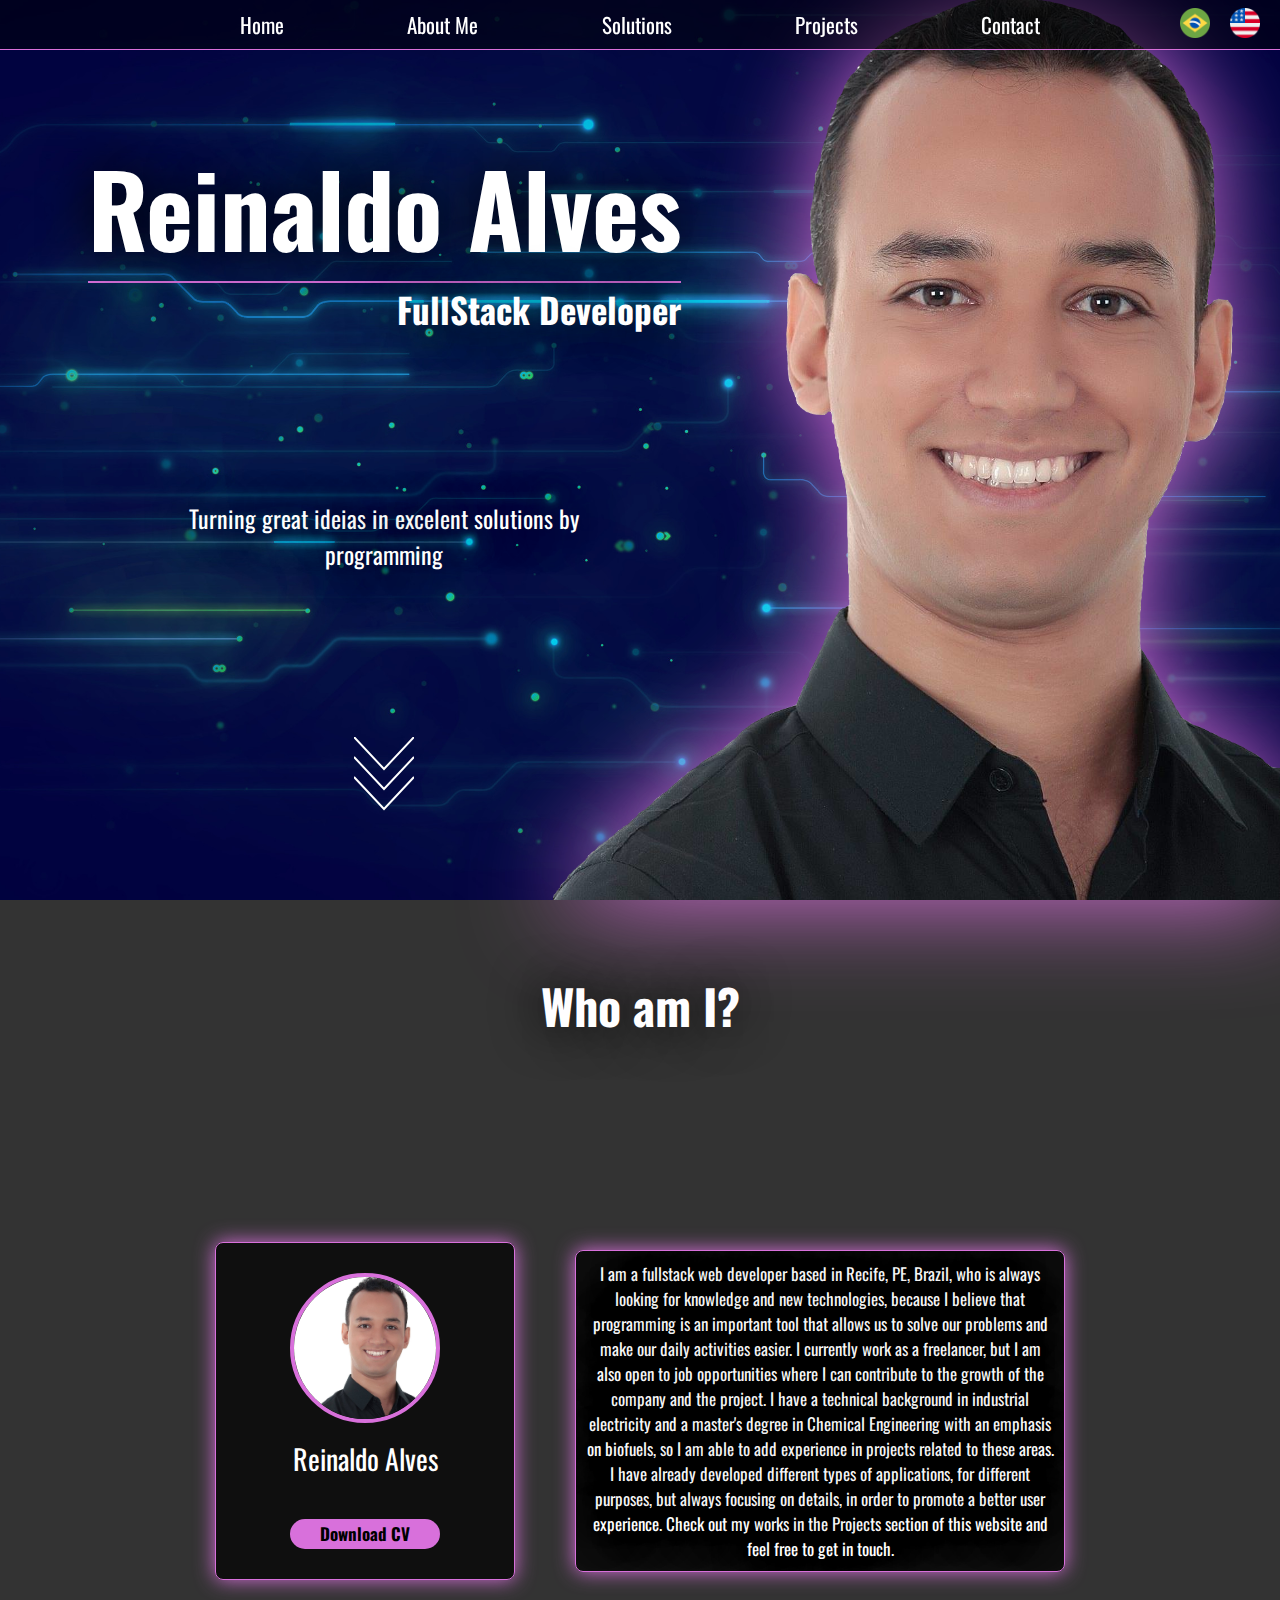
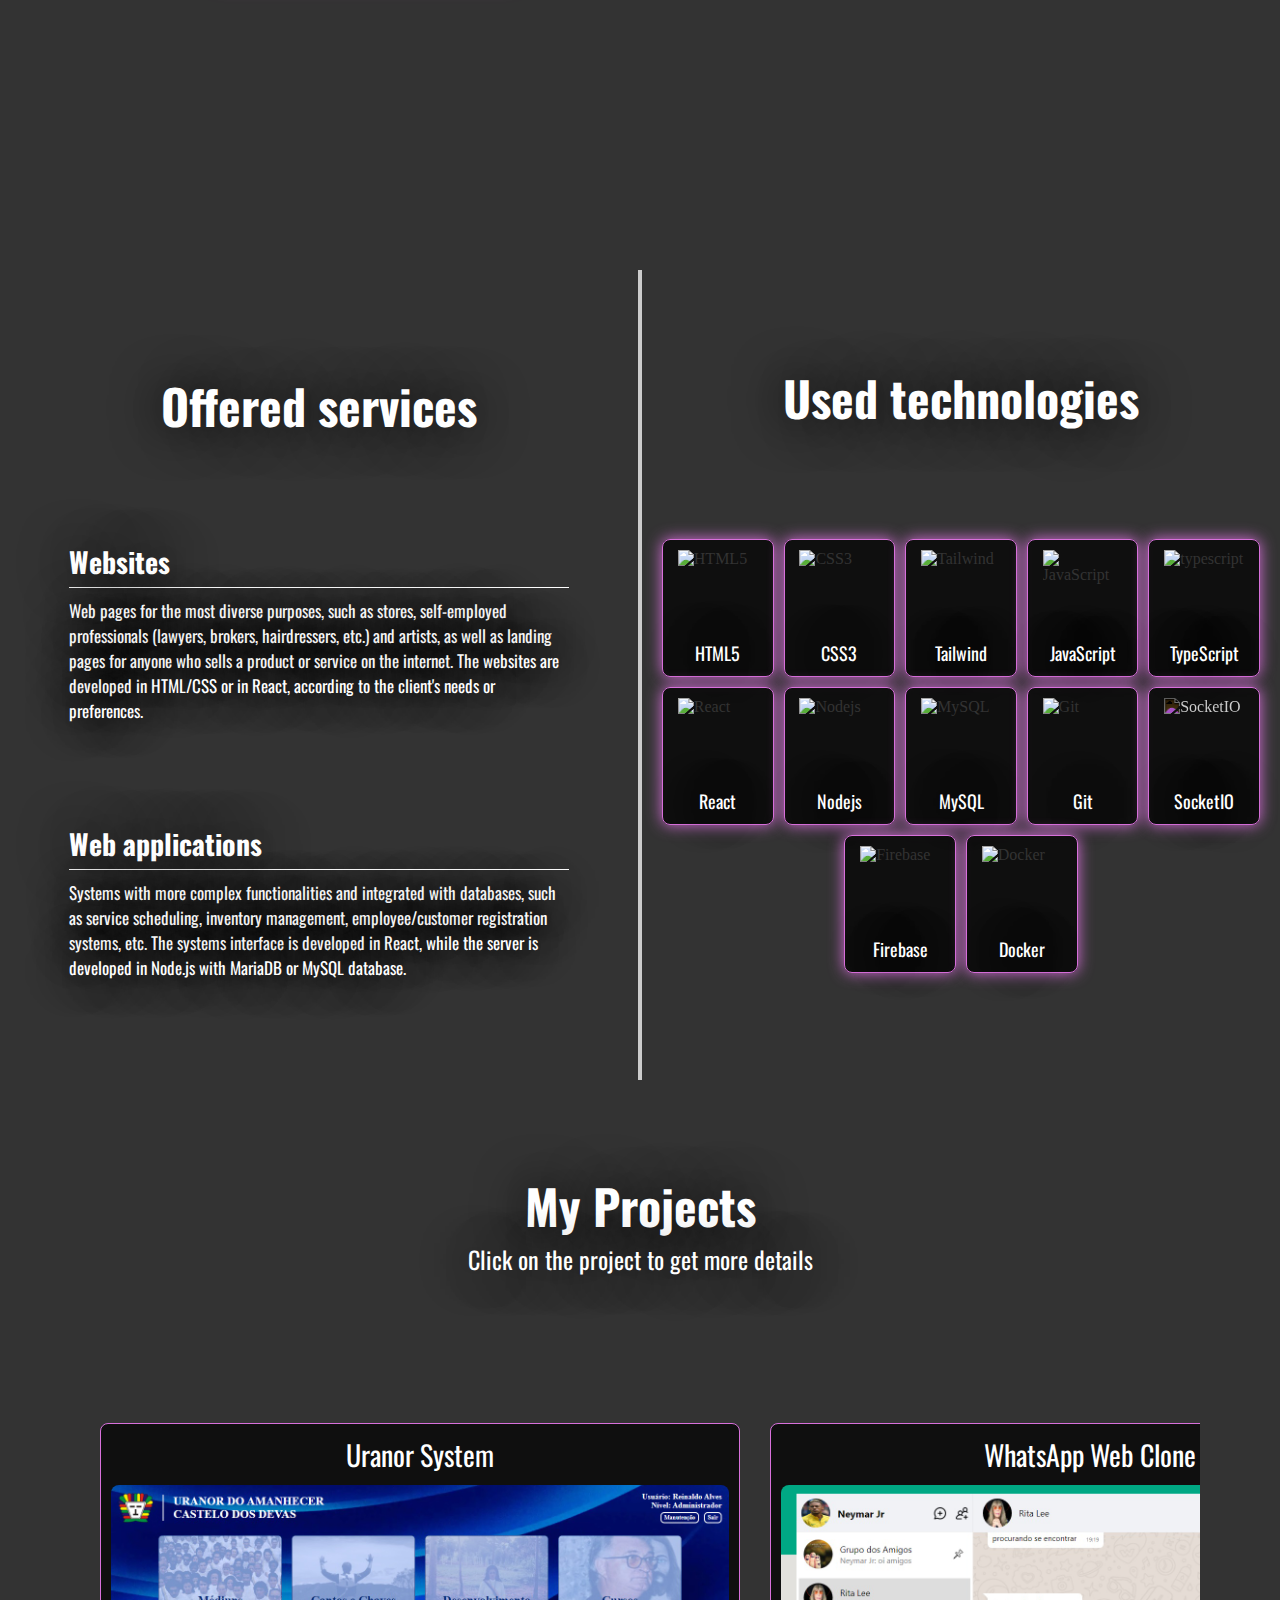
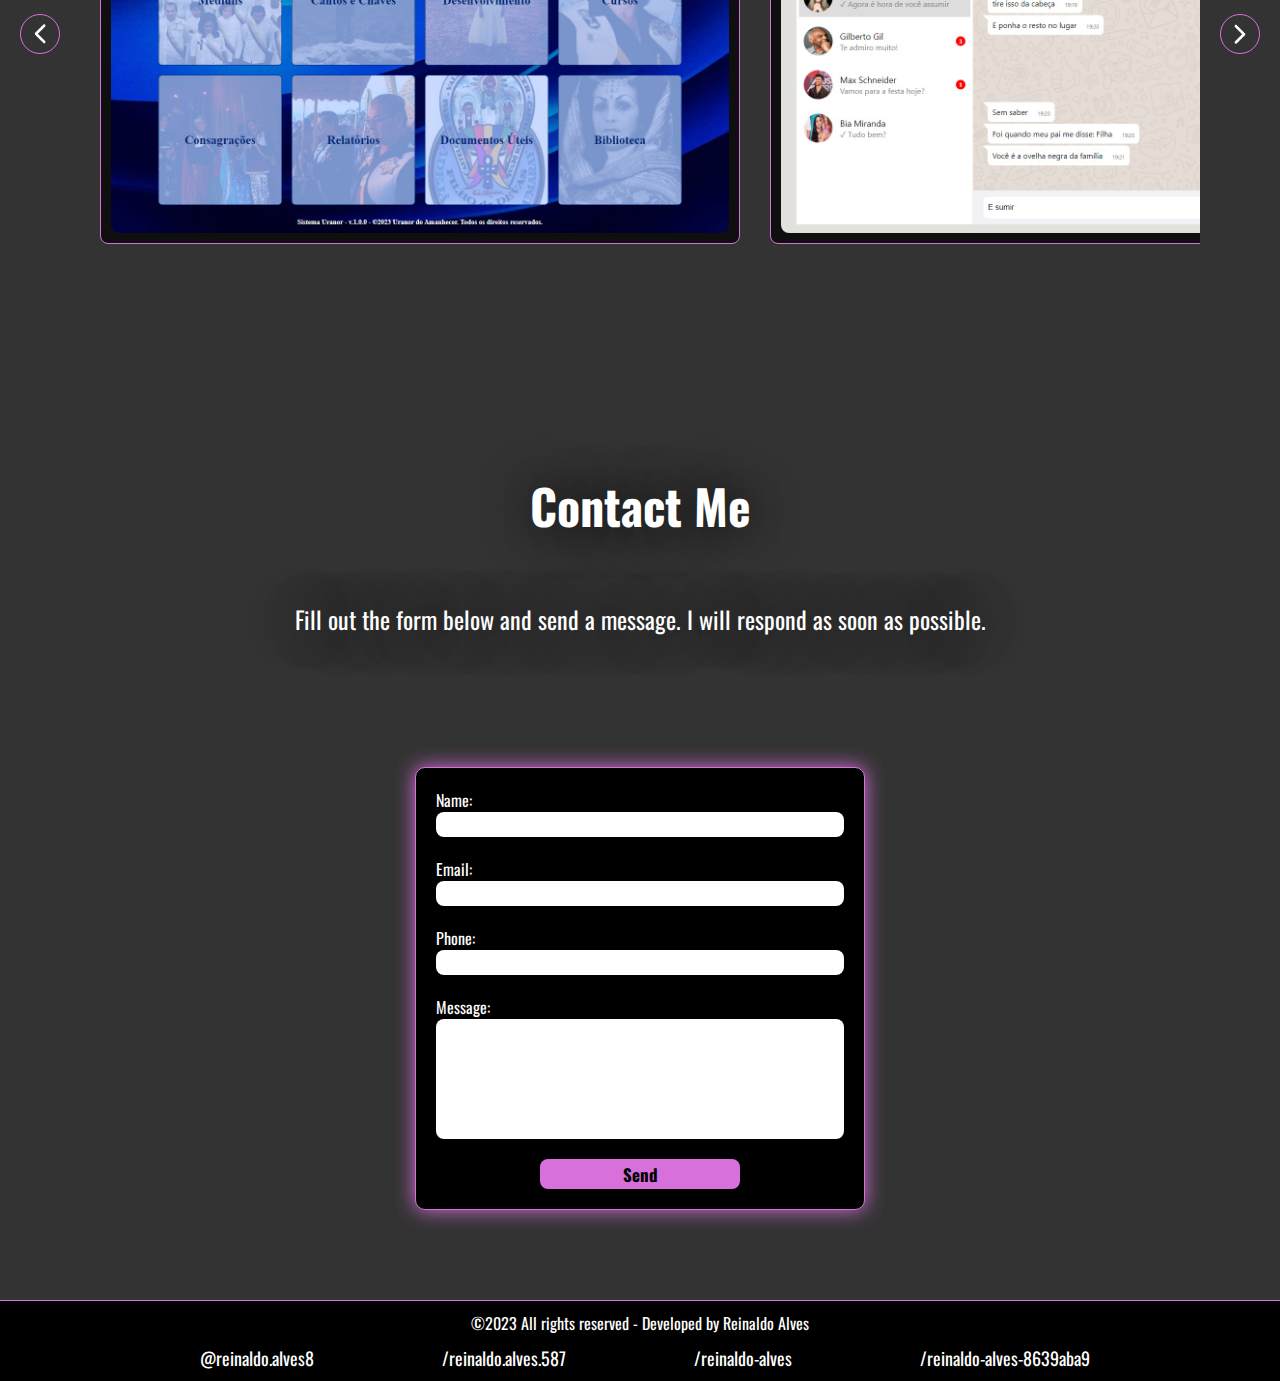
==== commit aec606fd: "add instagram clone" ====
--- a/english.html
+++ b/english.html
@@ -131,6 +131,10 @@
                             <img alt="Nodejs" src="https://cdn.jsdelivr.net/gh/devicons/devicon/icons/nodejs/nodejs-original.svg" />
                             <span>Nodejs</span>
                         </div>
+                        <div class="technologies-card">
+                            <img alt="MySQL" src="https://cdn.jsdelivr.net/gh/devicons/devicon/icons/mysql/mysql-original.svg" />
+                            <span>MySQL</span>
+                        </div>
                         <div class="technologies-card"> 
                             <img alt="Git" src="https://cdn.jsdelivr.net/gh/devicons/devicon/icons/git/git-original.svg" />
                             <span>Git</span>
@@ -140,8 +144,8 @@
                             <span>SocketIO</span>
                         </div>
                         <div class="technologies-card">
-                            <img alt="MySQL" src="https://cdn.jsdelivr.net/gh/devicons/devicon/icons/mysql/mysql-original.svg" />
-                            <span>MySQL</span>
+                            <img alt="Firebase" src="https://cdn.jsdelivr.net/gh/devicons/devicon/icons/firebase/firebase-plain.svg" />
+                            <span>Firebase</span>
                         </div>
                         <div class="technologies-card">
                             <img alt="Docker" src="https://cdn.jsdelivr.net/gh/devicons/devicon/icons/docker/docker-original.svg" />
@@ -159,17 +163,21 @@
             <div class="project-content">
                 <img class="scroll-button" id="arrow-left" src="./arrow-left.png" alt="esquerda"/>
                 <div class="cards-container" id="cards-container">
-                    <div class="project-card" id="project7">
+                    <div class="project-card" id="project8">
                         <span class="project-title">Uranor System</span>
                         <image class="project-image" src="./sistemauranor/homepage.jpg" />
                     </div>
-                    <div class="project-card" id="project6">
+                    <div class="project-card" id="project7">
                         <span class="project-title">WhatsApp Web Clone</span>
                         <image class="project-image" src="./whatsappwebclone/messages.jpg"" />
                     </div>
-                    <div class="project-card" id="project5">
+                    <div class="project-card" id="project6">
                         <span class="project-title">Youtube Clone</span>
                         <image class="project-image" src="./youtubeclone/home.jpg" />
+                    </div>
+                    <div class="project-card" id="project5">
+                        <span class="project-title">Instagram Clone</span>
+                        <image class="project-image" src="./instagramclone/login.jpg" />
                     </div>
                     <div class="project-card" id="project4">
                         <span class="project-title">Conhecendo o Brasil Website</span>
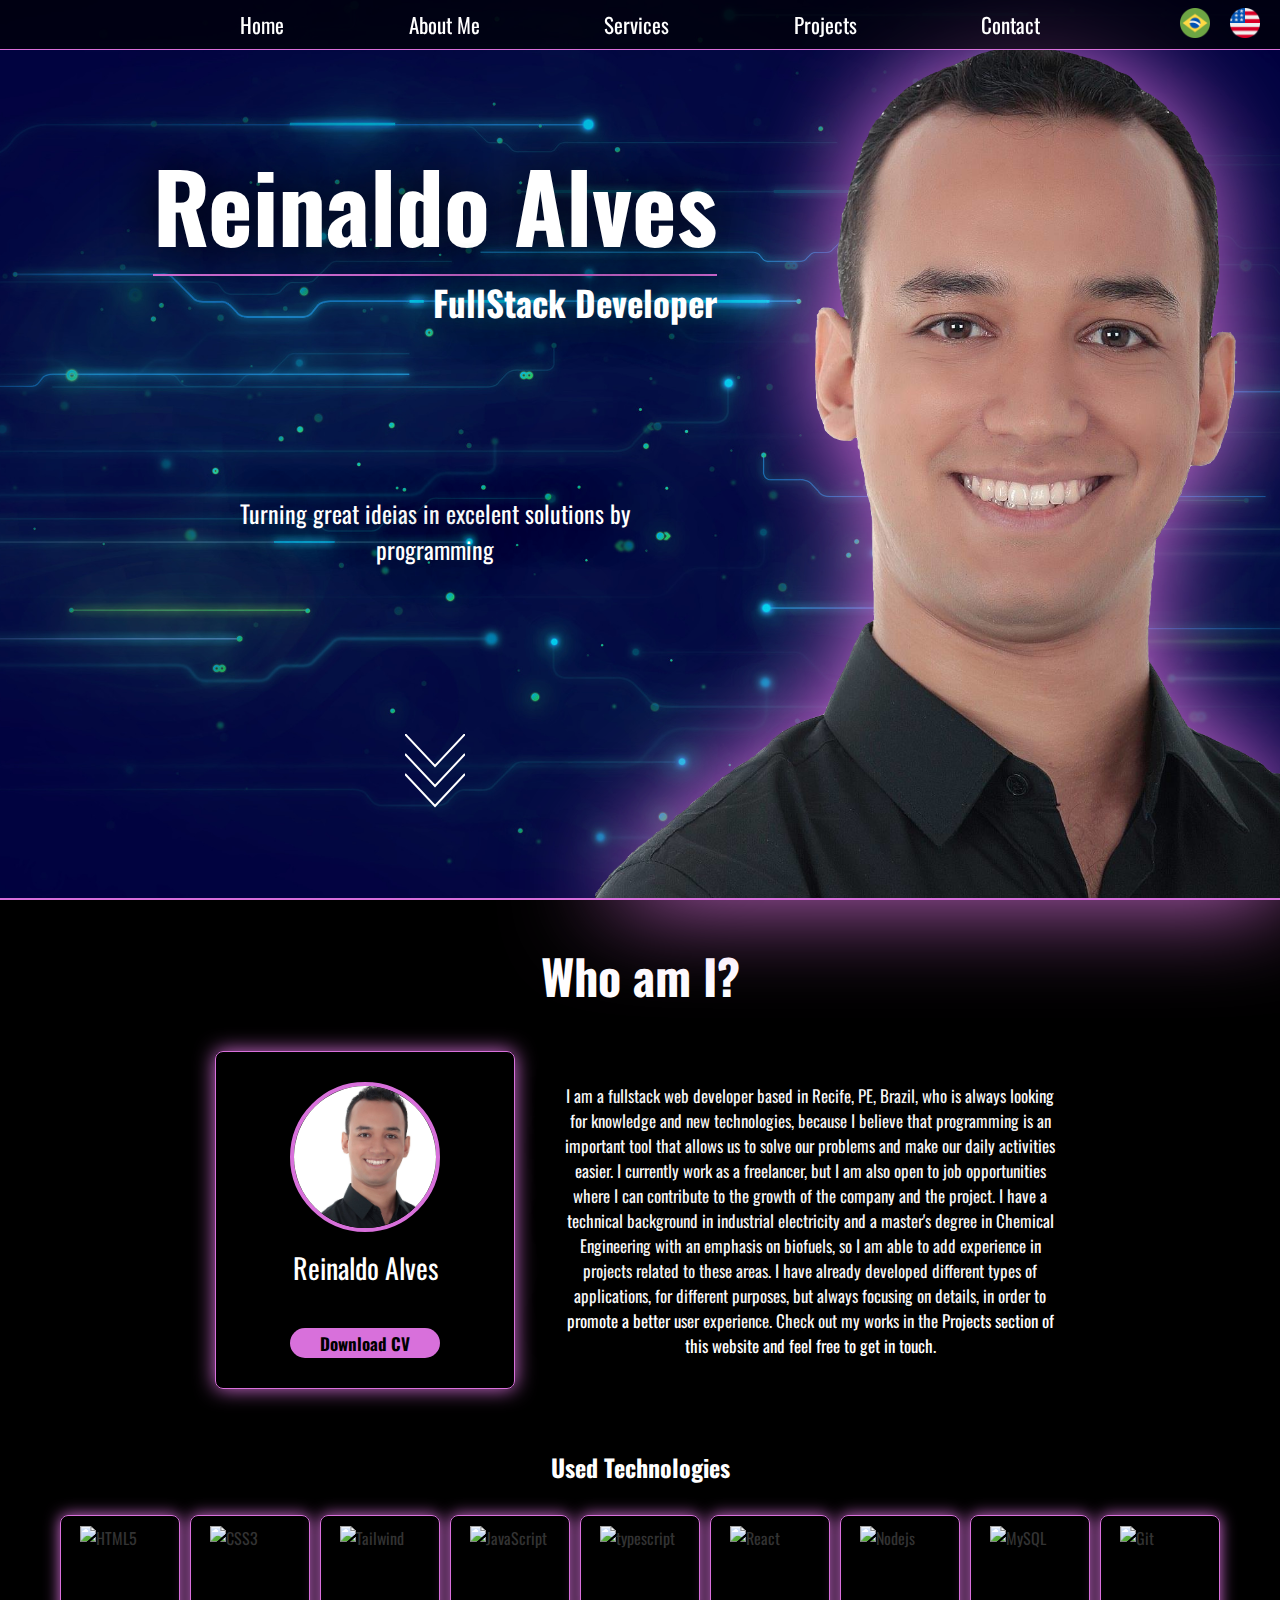
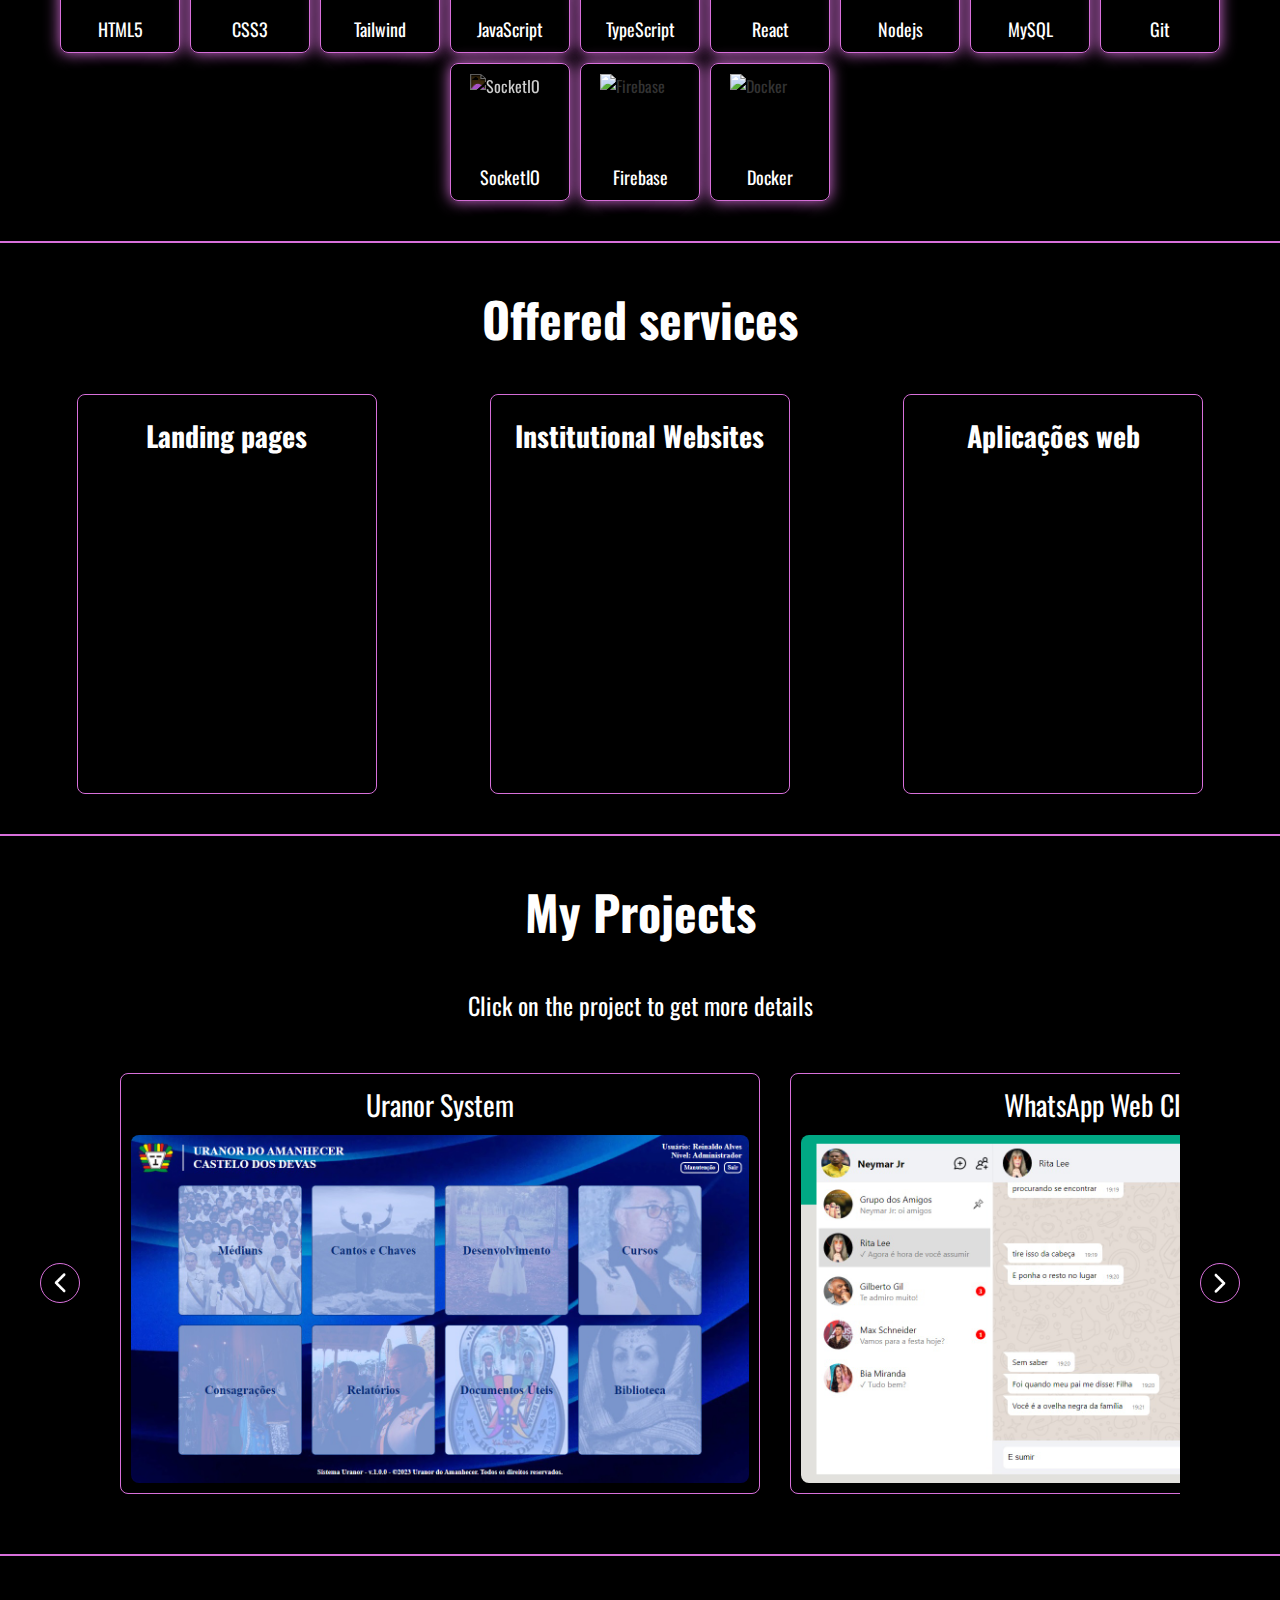
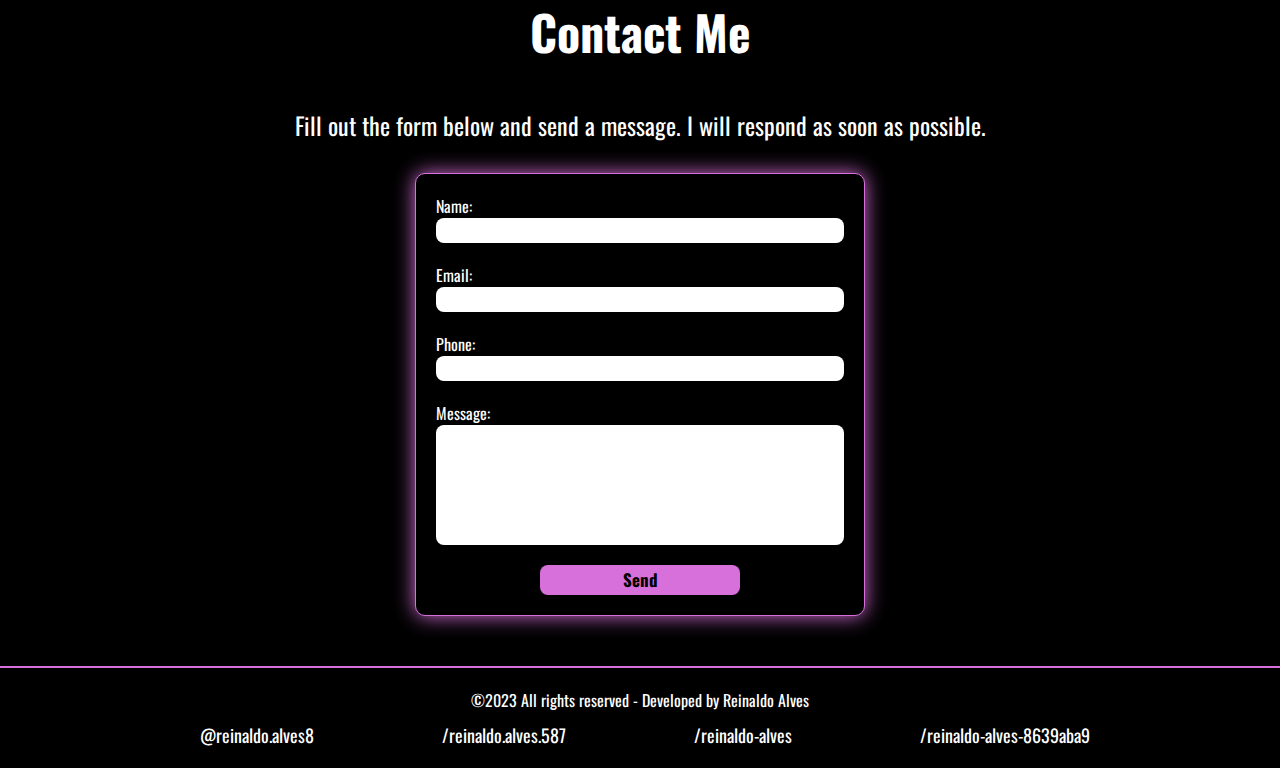
==== commit c2fdf495: "services/technologies layout changed" ====
--- a/english.html
+++ b/english.html
@@ -15,7 +15,7 @@
             <ul>
                 <li id="homepage-li">Home</li>
                 <li id="aboutMe-li">About Me</li>
-                <li id="solution-li">Solutions</li>
+                <li id="solution-li">Services</li>
                 <li id="project-li">Projects</li>
                 <li id="contact-li">Contact</li>
             </ul>
@@ -25,7 +25,7 @@
             <a href="./english.html"><img src="./estados-unidos.png" alt="EN"/></a>
         </div>
     </header>
-    <div class="hero-container">
+    <div class="hero-container" id="homepage">
         <div class="hero-content">
             <div class="title-container">
                 <h1>Reinaldo Alves</h1>
@@ -42,7 +42,7 @@
             <img alt="Reinaldo" src="./mainphoto.png"/>
         </div>
     </div>
-    <div class="page-container" id="profile">
+    <section id="aboutMe">
         <div class="content-container">
             <h2 class="page-title">Who am I?</h2>
             <div class="profile-content">
@@ -71,92 +71,90 @@
                     I am a fullstack web developer based in Recife, PE, Brazil, who is always looking for knowledge and new technologies, because I believe that programming is an important tool that allows us to solve our problems and make our daily activities easier. I currently work as a freelancer, but I am also open to job opportunities where I can contribute to the growth of the company and the project. I have a technical background in industrial electricity and a master's degree in Chemical Engineering with an emphasis on biofuels, so I am able to add experience in projects related to these areas. I have already developed different types of applications, for different purposes, but always focusing on details, in order to promote a better user experience. Check out my works in the Projects section of this website and feel free to get in touch.
                 </p>
             </div>
-        </div>
-    </div>
-    <div class="page-container" id="service">
+            <div class="divider"></div>
+            <div class="technologies-container">
+                <h2 class="details">Used Technologies</h2>
+                <div class="technologies-content">
+                    <div class="technologies-card">
+                        <img alt="HTML5" src="https://cdn.jsdelivr.net/gh/devicons/devicon/icons/html5/html5-original.svg" />
+                        <span>HTML5</span>
+                    </div>
+                    <div class="technologies-card">
+                        <img alt="CSS3" src="https://cdn.jsdelivr.net/gh/devicons/devicon/icons/css3/css3-original.svg" />
+                        <span>CSS3</span>
+                    </div>
+                    <div class="technologies-card">
+                        <img alt="Tailwind" src="https://cdn.jsdelivr.net/gh/devicons/devicon/icons/tailwindcss/tailwindcss-plain.svg" />
+                        <span>Tailwind</span>
+                    </div>
+                    <div class="technologies-card">
+                        <img alt="JavaScript" src="https://cdn.jsdelivr.net/gh/devicons/devicon/icons/javascript/javascript-original.svg" />
+                        <span>JavaScript</span>
+                    </div>
+                    <div class="technologies-card">
+                        <img alt="typescript" src="https://cdn.jsdelivr.net/gh/devicons/devicon/icons/typescript/typescript-original.svg" />
+                        <span>TypeScript</span>
+                    </div>
+                    <div class="technologies-card">
+                        <img alt="React" src="https://cdn.jsdelivr.net/gh/devicons/devicon/icons/react/react-original.svg" />
+                        <span>React</span>
+                    </div>
+                    <div class="technologies-card">
+                        <img alt="Nodejs" src="https://cdn.jsdelivr.net/gh/devicons/devicon/icons/nodejs/nodejs-original.svg" />
+                        <span>Nodejs</span>
+                    </div>
+                    <div class="technologies-card">
+                        <img alt="MySQL" src="https://cdn.jsdelivr.net/gh/devicons/devicon/icons/mysql/mysql-original.svg" />
+                        <span>MySQL</span>
+                    </div>
+                    <div class="technologies-card"> 
+                        <img alt="Git" src="https://cdn.jsdelivr.net/gh/devicons/devicon/icons/git/git-original.svg" />
+                        <span>Git</span>
+                    </div>
+                    <div class="technologies-card">
+                        <img alt="SocketIO" style="filter: invert(1);" src="https://cdn.jsdelivr.net/gh/devicons/devicon/icons/socketio/socketio-original.svg" />
+                        <span>SocketIO</span>
+                    </div>
+                    <div class="technologies-card">
+                        <img alt="Firebase" src="https://cdn.jsdelivr.net/gh/devicons/devicon/icons/firebase/firebase-plain.svg" />
+                        <span>Firebase</span>
+                    </div>
+                    <div class="technologies-card">
+                        <img alt="Docker" src="https://cdn.jsdelivr.net/gh/devicons/devicon/icons/docker/docker-original.svg" />
+                        <span>Docker</span>
+                    </div>
+                </div>
+            </div>
+        </div>
+    </section>
+    <section id="solution">
         <div class="content-container">
             <div class="service-container">
-                <div class="products-container">
-                    <h2 class="page-title">Offered services</h2>
-                    <div class="product-content">
-                        <h3>Websites</h3>
-                        <p>Web pages for the most diverse purposes, such as stores, self-employed professionals (lawyers, brokers, hairdressers, etc.) and artists, as well as landing pages for anyone who sells a product or service on the internet. The websites are developed in HTML/CSS or in React, according to the client's needs or preferences.</p>
-                    </div>
-                    <div class="product-content">
-                        <h3>Web applications</h3>
-                        <p>Systems with more complex functionalities and integrated with databases, such as service scheduling, inventory management, employee/customer registration systems, etc. The systems interface is developed in React, while the server is developed in Node.js with MariaDB or MySQL database.</p>
-                    </div>
-                    <ul class="tabs">
-                        <li class="tab active-tab" id="tab-1">
-                            <span>Websites</span>
-                            <img alt="seta" src="./arrow-left.png" />                            
-                        </li>
-                        <div class="tabs-content" id="tabs-content-1">Web pages for the most diverse purposes, such as stores, self-employed professionals (lawyers, brokers, hairdressers, etc.) and artists, as well as landing pages for anyone who sells a product or service on the internet. The websites are developed in HTML/CSS or in React, according to the client's needs or preferences.</div>
-                        <li class="tab" id="tab-2">
-                            <span>Web applications</span>
-                            <img alt="seta" src="./arrow-left.png" />
-                        </li>
-                        <div class="tabs-content" id="tabs-content-2" style="display: none;">Systems with more complex functionalities and integrated with databases, such as service scheduling, inventory management, employee/customer registration systems, etc. The systems interface is developed in React, while the server is developed in Node.js with MariaDB or MySQL database.</div>
-                    </ul>
-                </div>
-                <div class="vertical-divider"></div>
-                <div class="technologies-container">
-                    <h2 class="page-title">Used technologies</h2>
-                    <div class="technologies-content">
-                        <div class="technologies-card">
-                            <img alt="HTML5" src="https://cdn.jsdelivr.net/gh/devicons/devicon/icons/html5/html5-original.svg" />
-                            <span>HTML5</span>
+                <h2 class="page-title">Offered services</h2>
+                <div class="service-content" >
+                    <div class="service-card banner-1">
+                        <div class="service-background">
+                            <h3>Landing pages</h3>
+                            <p>A landing page is a web page designed to convert visitors into actions, such as sign-ups, purchases, or downloads. They stand out for their simplicity, with targeted content and a prominent call to action (CTA). Widely used in marketing campaigns.</p>
                         </div>
-                        <div class="technologies-card">
-                            <img alt="CSS3" src="https://cdn.jsdelivr.net/gh/devicons/devicon/icons/css3/css3-original.svg" />
-                            <span>CSS3</span>
+                    </div>
+                    <div class="service-card banner-2">
+                        <div class="service-background">
+                            <h3>Institutional Websites</h3>
+                            <p>An institutional website is a company's digital face, providing information about its history, values, services, and contact details. It's a platform that establishes credibility and helps the brand build trust and authority in the digital world, creating a connection with the customer.</p>
                         </div>
-                        <div class="technologies-card">
-                            <img alt="Tailwind" src="https://cdn.jsdelivr.net/gh/devicons/devicon/icons/tailwindcss/tailwindcss-plain.svg" />
-                            <span>Tailwind</span>
+                    </div>
+                    <div class="service-card banner-3">
+                        <div class="service-background">
+                            <h3>Aplicações web</h3>
+                            <p>Systems with more complex functionalities that operate directly in the browser, such as social networks, service scheduling systems, inventory management, and employee/customer registration. They are highly accessible and flexible, usable on any internet-connected machine.</p>
                         </div>
-                        <div class="technologies-card">
-                            <img alt="JavaScript" src="https://cdn.jsdelivr.net/gh/devicons/devicon/icons/javascript/javascript-original.svg" />
-                            <span>JavaScript</span>
-                        </div>
-                        <div class="technologies-card">
-                            <img alt="typescript" src="https://cdn.jsdelivr.net/gh/devicons/devicon/icons/typescript/typescript-original.svg" />
-                            <span>TypeScript</span>
-                        </div>
-                        <div class="technologies-card">
-                            <img alt="React" src="https://cdn.jsdelivr.net/gh/devicons/devicon/icons/react/react-original.svg" />
-                            <span>React</span>
-                        </div>
-                        <div class="technologies-card">
-                            <img alt="Nodejs" src="https://cdn.jsdelivr.net/gh/devicons/devicon/icons/nodejs/nodejs-original.svg" />
-                            <span>Nodejs</span>
-                        </div>
-                        <div class="technologies-card">
-                            <img alt="MySQL" src="https://cdn.jsdelivr.net/gh/devicons/devicon/icons/mysql/mysql-original.svg" />
-                            <span>MySQL</span>
-                        </div>
-                        <div class="technologies-card"> 
-                            <img alt="Git" src="https://cdn.jsdelivr.net/gh/devicons/devicon/icons/git/git-original.svg" />
-                            <span>Git</span>
-                        </div>
-                        <div class="technologies-card">
-                            <img alt="SocketIO" style="filter: invert(1);" src="https://cdn.jsdelivr.net/gh/devicons/devicon/icons/socketio/socketio-original.svg" />
-                            <span>SocketIO</span>
-                        </div>
-                        <div class="technologies-card">
-                            <img alt="Firebase" src="https://cdn.jsdelivr.net/gh/devicons/devicon/icons/firebase/firebase-plain.svg" />
-                            <span>Firebase</span>
-                        </div>
-                        <div class="technologies-card">
-                            <img alt="Docker" src="https://cdn.jsdelivr.net/gh/devicons/devicon/icons/docker/docker-original.svg" />
-                            <span>Docker</span>
-                        </div>
-                    </div>
-                </div>
-            </div>
-        </div>
-    </div>
-    <div class="page-container" id="project">
+                    </div>
+                </div>
+            </div>
+        </div>
+    </section>
+    <section id="project">
         <div class="content-container">
             <h2 class="page-title">My Projects</h2>
             <p class="details">Click on the project to get more details</p>
@@ -206,8 +204,8 @@
         <div class="modal" id="modal">
             <div class="modal-content" id="modal-content"></div>
         </div>
-    </div>
-    <div class="page-container" id="contact">
+    </section>
+    <section id="contact">
         <div class="content-container">
             <h2 class="page-title">Contact Me</h2>
             <div class="contact-content">
@@ -233,7 +231,7 @@
                 </form>
             </div>
         </div>
-    </div>
+    </section>
     <footer>
         <p>©2023 All rights reserved - Developed by Reinaldo Alves</p>
         <div class="social-content">
--- a/styles.css
+++ b/styles.css
@@ -4,6 +4,7 @@
     margin: 0;
     padding: 0;
     box-sizing: border-box;
+    font-family: 'Oswald', sans-serif;
     scrollbar-width: 8px;
     scrollbar-color: #8c8c8c;
 }
@@ -32,7 +33,7 @@
     display: flex;
     justify-content: center;
     align-items: center;
-    background-color: rgba(0,0,0,0.5);
+    background-color: rgba(0,0,0,0.7);
     z-index: 5;
     border-bottom: 1px solid #d870db;
 }
@@ -53,7 +54,6 @@
 }
 
 li {
-    font-family: 'Oswald', sans-serif;
     color: #fff;
     font-size: 21px;
     cursor: pointer;
@@ -96,18 +96,19 @@
     background-size: cover;
     background-attachment: fixed;
     background-repeat: no-repeat;
-    scroll-snap-align: start;
+    border-bottom: 2px solid #d870db;
 }
 
 .hero-content {
     height: 100%;
-    width: 60%;
+    width: calc(100% - 450px);
     min-width: 550px;
     display: flex;
     flex-direction: column;
     align-items: center;
     justify-content: space-around;
     padding-top: 50px;
+    padding-left: 40px;
     z-index: 4;
 }
 
@@ -117,22 +118,19 @@
 }
 
 h1 {
-    font-family: 'Oswald', sans-serif;
-    color: #fff;
-    font-size: 100px;
+    color: #fff;
+    font-size: 95px;
     text-shadow: 0 0 50px black;
     border-bottom: 2px solid #d870db;
 }
 
 h2 {
-    font-family: 'Oswald', sans-serif;
     color: #fff;
     font-size: 35px;
     text-shadow: 0 0 50px black;
 }
 
 .slogan {
-    font-family: 'Oswald', sans-serif;
     color: #fff;
     text-align: center;
     width: 500px;
@@ -186,34 +184,25 @@
 }
 
 .mainphoto {
-    height: 100%;
-    min-height: 625px;
+    height: calc(100vh - 52px);
     position: absolute;
-    top: 0;
+    top: 50px;
     right: 0;
     filter: drop-shadow(0 0 50px #d870db);
-    overflow: hidden;
 }
 
 .mainphoto img {
     height: 100%;
 }
 
-.page-container {
-    height: 100vh;
-    min-height: 625px;
-    display: flex;
-    flex-direction: column;
-    justify-content: flex-end;
-    background-color: #333;
+section {
     background-position: center;
     background-size: cover;
     background-attachment: fixed;
     background-repeat: no-repeat;
-    scroll-snap-align: start;
-}
-
-#profile {
+}
+
+#aboutMe {
     background-image: url('./nasa-Q1p7bh3SHj8-unsplash.jpg');
 }
 
@@ -225,7 +214,7 @@
     background-image: url('./digital-contact-black.jpg');
 }
 
-#service {
+#solution {
     background-image: url('./765090-most-popular-technology-background-images-1920x1080-hd-for-mobile.jpg');
 }
 
@@ -233,24 +222,25 @@
 .content-container {
     color: #333;
     width: 100%;
-    height: calc(100% - 50px);
     display: flex;
     flex-direction: column;
     align-items: center;
     justify-content: center;
-    padding: 20px;
+    padding: 40px;
+    background-color: rgba(0, 0, 0, 0.6);
+    border-bottom: 2px solid #d870db;
 }
 
 .page-title {
     font-size: 48px;
     text-align: center;
+    margin-bottom: 40px;
 }
 
 .profile-content {
     width: 60%;
     min-width: 850px;
-    max-width: 1000px;
-    height: 100%;
+    max-width: 1200px;
     display: flex;
     justify-content: space-between;
     align-items: center;
@@ -276,7 +266,6 @@
 }
 
 .name-text {
-    font-family: 'Oswald', sans-serif;
     font-size: 28px;
     margin: 15px 0;
     color: #fff;
@@ -305,7 +294,6 @@
     border: none;
     background-color: #d870db;
     color: #000;
-    font-family: 'Oswald', sans-serif;
     cursor: pointer;
     margin-top: 25px;
 }
@@ -315,94 +303,110 @@
 }
 
 .profile-sinopse {
-    width: 490px;
-    max-height: 370px;
+    width: 60%;
     padding: 10px;
-    font-family: 'Oswald', sans-serif;
     color: #fff;
     font-size: 17px;
     text-shadow: 0 0 50px black;
-    background-color: rgba(0, 0, 0, 0.7);
     text-align: center;
+}
+
+.service-container {
+    width: 100%;
+    display: flex;
+    flex-direction: column;
+    align-items: center;
+}
+
+.service-content {
+    width: 100%;
+    max-width: 1200px;
+    display: flex;
+    justify-content: space-around;
+    row-gap: 20px;
+    column-gap: 40px;
+}
+
+.service-card {
+    height: 400px;
+    width: 30%;
+    max-width: 300px;
+    background-size: cover;
+    background-position: 50% 50%;
     border: 1px solid #d870db;
     border-radius: 8px;
-    box-shadow: 0 0 20px #d870db;
-    overflow-y: auto;
-}
-
-.service-container {
-    display: grid;
-    grid-template-columns: 1fr auto 1fr;
-    align-items: center;
+    transition: 1s;
+    display: flex;
+    flex-direction: column;
+    justify-content: flex-start;
+    color: #fff;
+}
+
+.service-card .service-background {
+    width: 100%;
     height: 100%;
-    width: 100%;
-}
-
-.products-container {
-    height: 100%;
-    display: flex;
-    flex-direction: column;
-    justify-content: space-evenly;
-    align-items: center;
-    padding-right: 20px;
-}
-
-.product-content {
-    width: 100%;
-    max-width: 500px;
-    display: flex;
-    flex-direction: column;
-    gap: 10px;
-}
-
-.product-content h3 {
-    font-family: 'Oswald', sans-serif;
-    color: #fff;
+    padding: 20px;
+    border-radius: 8px;
+    background-color: rgba(0, 0, 0, 0.4);
+}
+
+.service-card h3 {
     font-size: 28px;
     text-shadow: 0 0 50px black;
-    padding-bottom: 5px;
-    border-bottom: 1px solid #fff;
-}
-
-.product-content p {
-    font-family: 'Oswald', sans-serif;
-    color: #fff;
+    text-align: center;
+    margin-bottom: 20px;
+}
+
+.service-card p {
+    opacity: 0;
     font-size: 17px;
-    text-shadow: 0 0 50px black;    
-}
-
-.tabs {
-    display: none;
-}
-
-.tabs-content {
-    display: none;
-}
-
-.vertical-divider {
-    height: 100%;
-    border-left: 4px solid #ccc;
+    text-shadow: 0 0 50px black; 
+    text-align: center;
+    transition: 1s;
+}
+
+.service-card:hover {
+    transform: scale(1.02);
+}
+
+.service-card:hover .service-background {
+    background-color: rgba(0, 0, 0, 0.7);
+}
+
+.service-card:hover p {
+    opacity: 1;
+}
+
+.banner-1 {
+    background-image: url('https://storage.googleapis.com/website-production/uploads/2016/01/0009_What-is-a-Mobile-App-Landing-Page-770x384.jpg');
+}
+
+.banner-2 {
+    background-image: url('https://blueatlas-13bc3.kxcdn.com/wp-content/uploads/2018/07/website-graphic-1.jpeg');
+}
+
+.banner-3 {
+    background-image: url('https://cybercraftinc.com/wp-content/uploads/2021/11/develop-a-web-application.webp');
+}
+
+.divider {
+    width: 100%;
+    max-width: 1200px;
+    margin: 30px 0;
 }
 
 .technologies-container {
-    height: 100%;
-    display: flex;
-    flex-direction: column;
-    justify-content: space-evenly;
-    align-items: center;
-    padding-left: 20px;
+    width: 100%;
+    max-width: 1200px;
 }
 
 .technologies-content {
     width: 100%;
-    max-height: 100%;
-    max-width: 700px;
     display: flex;
     flex-wrap: wrap;
     gap: 10px;
     justify-content: center;
     align-items: center;
-    padding: 15px 0;
 }
 
 .technologies-card {
@@ -415,15 +419,11 @@
     flex-direction: column;
     align-items: center;
     justify-content: center;
-    flex-grow: 1;
     gap: 10px;
     width: 120px;
-    min-width: 100px;
-    max-width: calc((100% - 40px)/5);
 }
 
 .technologies-card span {
-    font-family: 'Oswald', sans-serif;
     color: #fff;
     font-size: 18px;
     text-shadow: 0 0 50px black;
@@ -505,7 +505,6 @@
 .project-title {
     width: 100%;
     color: #fff;
-    font-family: 'Oswald', sans-serif;
     font-size: 28px;
     text-align: center;
 }
@@ -569,6 +568,7 @@
 .exit-button:hover {
     transform: scale(1.1);
     box-shadow: 0 0 20px #d870db;
+    padding-bottom: 2px;
 }
 
 .modal-image {
@@ -640,7 +640,6 @@
     align-items: flex-end;
     gap: 10px;
     color: #fff;
-    font-family: 'Oswald', sans-serif;
     grid-area: 2 / 2 / 4 / 4;
 }
 
@@ -670,7 +669,6 @@
 }
 
 .modal-info a span {
-    font-family: 'Oswald', sans-serif;
     color: #fff;
     font-size: 20px;
     display: -webkit-box;
@@ -702,7 +700,6 @@
 
 .modal-text {
     color: #fff;
-    font-family: 'Oswald', sans-serif;
     font-size: 16px;
     text-align: center;
     grid-area: 4 / 1 / 5 / 3;
@@ -719,12 +716,11 @@
 }
 
 .details {
-    font-family: 'Oswald', sans-serif;
     color: #fff;
     font-size: 24px;
     text-shadow: 0 0 50px #000;
     text-align: center;
-    padding-bottom: 10px;
+    margin-bottom: 30px;
 }
 
 form {
@@ -742,7 +738,6 @@
 
 label {
     display: block;
-    font-family: 'Oswald', sans-serif;
     color: #fff;
 }
 
@@ -751,7 +746,6 @@
     width: 100%;
     border-radius: 8px;
     height: 25px;
-    font-family: 'Oswald', sans-serif;
     font-size: 15px;
     padding: 5px;
     border: none;
@@ -762,7 +756,6 @@
     width: 100%;
     height: 120px;
     border-radius: 8px;
-    font-family: 'Oswald', sans-serif;
     font-size: 15px;
     padding: 5px;
     border: none;
@@ -776,7 +769,6 @@
     width: 200px;
     margin-left: auto;
     margin-right: auto;
-    font-family: 'Oswald', sans-serif;
     background-color: #d870db;
     font-size: 17px;
     font-weight: bold;
@@ -802,14 +794,11 @@
     flex-direction: column;
     justify-content: center;
     align-items: center;
-    padding: 10px;
+    padding: 20px;
     gap: 10px;
-    border-top: 1px solid #d870db;
-    scroll-snap-align: end;
 }
 
 footer p {
-    font-family: 'Oswald', sans-serif;
     color: #fff;
     font-size: 16px;
     text-align: center;
@@ -831,7 +820,6 @@
 }
 
 .social-content a span {
-    font-family: 'Oswald', sans-serif;
     color: #fff;
     font-size: 18px;
 }
@@ -857,6 +845,10 @@
         justify-content: center;
     }
     
+    .hero-content {
+        padding-left: 0;
+    }
+    
     .mainphoto {
         display: none;
     }
@@ -902,11 +894,14 @@
     #technologies-container {
         grid-area: 3 / 2 / 4 / 3;
     }
-}
-
-@media (max-width: 965px) {
+
     .hero-container {
         justify-content: center;
+    }
+
+    .hero-content {
+        width: 100%;
+        padding-left: 0;
     }
     
     .mainphoto {
@@ -925,90 +920,8 @@
         justify-content: center;
     }
 
-    .product-content {
-        display: none;
-    }
-
-    .tabs {
-        display: flex;
-        flex-direction: column;
-        justify-content: flex-start;
-        align-items: center;
-        position: relative;
-        margin: 15px 0;
-    }
-
-    .tab {
-        width: 100%;
-        display: flex;
-        justify-content: space-between;
-        align-items: center;
-        padding: 5px 20px;
-        border: 1px solid #fff;
-        border-radius: 8px;
-        background-color: rgba(0,0,0,0.5);
-        height: 40px;
-        font-family: 'Oswald', sans-serif;
-        color: #fff;
-        font-size: 20px;
-        text-shadow: 0 0 50px black;
-        font-weight: bold;
-        margin-top: 10px;
-    }
-    
-    .tab:hover {
-        box-shadow: 0 0 20px #d870db;
-        border-color: #d870db;
-        color: #d870db;
-    }
-
-    .tab img {
-        width: 40px;
-        height: 40px;
-        filter: invert(1);
-        rotate: -90deg;
-    }
-
-    .active-tab {
-        height: 62px;
-        font-size: 28px;
-        border-bottom-left-radius: 0;
-        border-bottom-right-radius: 0;
-    }
-
-    .active-tab img {
-        rotate: 90deg;
-    }
-
-    .tabs-content {
-        display: block;
-        width: 100%;
-        height: 200px;
-        border: 1px solid #fff;
-        border-top: none;
-        border-bottom-left-radius: 8px;
-        border-bottom-right-radius: 8px;
-        padding: 10px;
-        font-family: 'Oswald', sans-serif;
-        font-size: 17px;
-        color: #fff;
-        text-shadow: 0 0 50px black; 
-    }
-    
-    .technologies-card {
-        flex-direction: row;
-        align-items: center;
-        justify-content: center;
-        gap: 5px;
-        width: 120px;
-        min-width: 120px;
-        max-width: calc((100% - 20px)/3);
-    }
-    
-    .technologies-card img {
-        width: 30px;
-        height: 30px;
-        max-width: 30px;
+    .service-card p {
+        font-size: 14px;
     }
 
     .details {
@@ -1030,6 +943,10 @@
 
     .project-title {
         font-size: 24px;
+    }
+
+    .social-content a span {
+        font-size: 14px;
     }
 }
 
@@ -1076,20 +993,25 @@
     }
 
     .profile-sinopse {
-        width: 450px;
-        max-height: calc(100vh - 407px);
-        min-height: 218px;
-    }
-
-    .tabs-content {
-        height: 250px;
+        width: 100%;
+    }
+
+    .service-content {
+        flex-direction: column;
+        align-items: center;
+    }
+    
+    .service-card {
+        width: 100%;
+        max-width: 500px;
+        height: auto;
     }
 
     .social-content {
         flex-direction: column;
         align-items: center;
-        gap: 10px;
-        margin-top: 10px;
+        gap: 15px;
+        margin-top: 15px;
     }
 
 }
@@ -1105,14 +1027,6 @@
         padding: 0;
     }
 
-    .tabs-content {
-        height: auto;
-    }
-
-    .vertical-divider {
-        display: none;
-    }
-
     .technologies-container {
         padding: 0;
     }
@@ -1128,14 +1042,6 @@
     nav {
         display: none;
     }
-    
-    .tabs-content {
-        font-size: 14px;
-    }
-    
-    .technologies-card {
-        max-width: calc((100% - 30px)/4);
-    }
 
     .modal-content {
         width: 95vw;
@@ -1166,7 +1072,7 @@
 
 }
 
-@media (max-width: 575px) {
+@media (max-width: 600px) {
     .hero-container, .hero-content {
         width: 100%;
         min-width: 250px;
@@ -1187,25 +1093,33 @@
 
     .profile-card {
         width: calc(100% - 40px);
-        padding: 10px;
+        max-width: 350px;
+        display: flex;
+        flex-direction: column;
+        align-items: center;
+    }
+
+    .icons-container {
+        justify-content: center;
+        gap: 30px;
+    }
+
+    .technologies-card {
+        flex-direction: row;
+        align-items: center;
+        justify-content: center;
+        gap: 5px;
+        width: 120px;
+    }
+    
+    .technologies-card img {
+        width: 30px;
+        height: 30px;
+        max-width: 30px;
     }
 
     .name-text {
         margin-top: 0;
-    }
-
-    .profile-sinopse {
-        width: calc(100% - 40px);
-        max-height: calc(100vh - 339px);
-        min-height: 286px;
-    }
-
-    .tab {
-        font-size: 16px;
-    }
-
-    .active-tab {
-        font-size: 24px;
     }
 
     .project-content {
@@ -1237,36 +1151,6 @@
     h1 {
         font-size: 50px;
     }
-    
-    .profile-card {
-        display: flex;
-        flex-direction: column;
-        align-items: center;
-    }
-    
-    .profile-image {
-        height: 100px;
-        width: 100px;
-    }
-
-    .icons-container {
-        justify-content: center;
-        gap: 30px;
-    }
-
-    .profile-button {
-        margin-top: 15px;
-    }
-
-    .profile-sinopse {
-        width: calc(100% - 40px);
-        max-height: calc(100vh - 416px);
-        min-height: 209px;
-    }
-
-    .technologies-card {
-        padding: 5px;
-    }
 
     .modal-info a i {
         font-size: 16px;
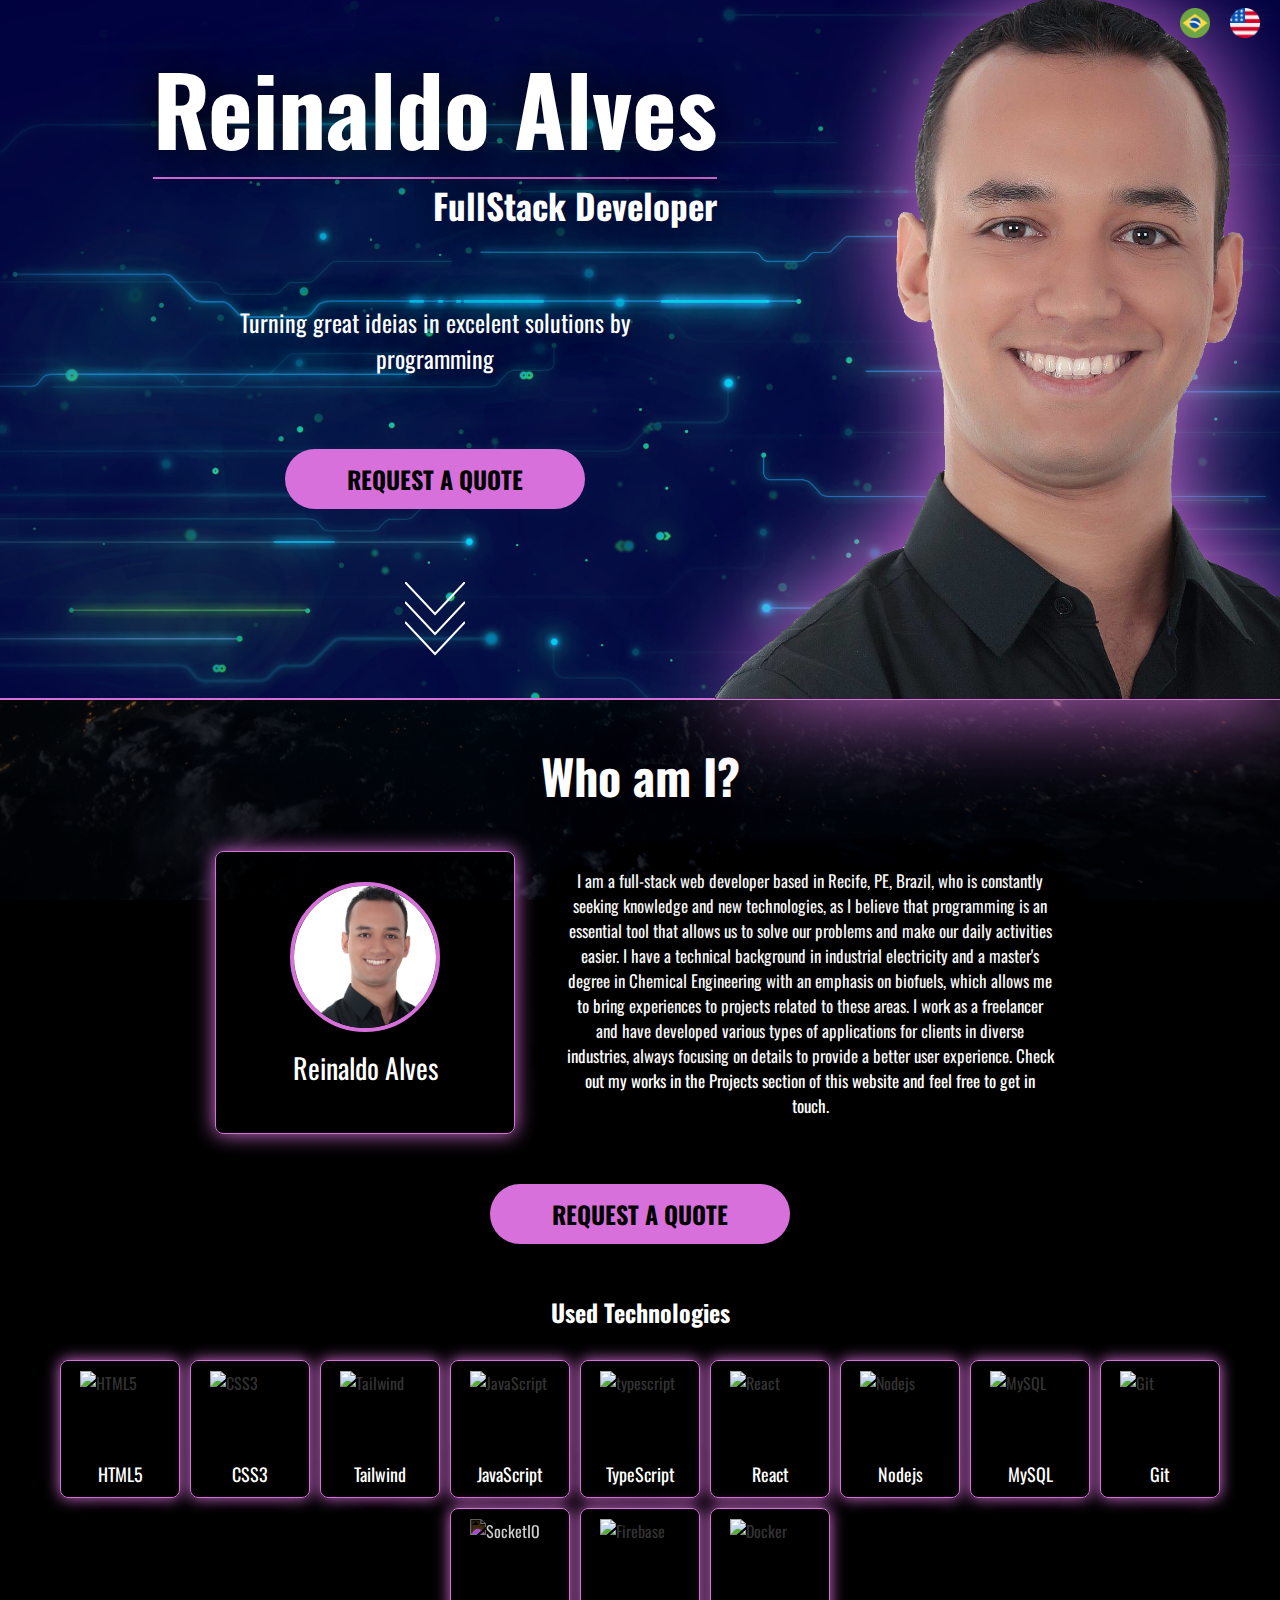
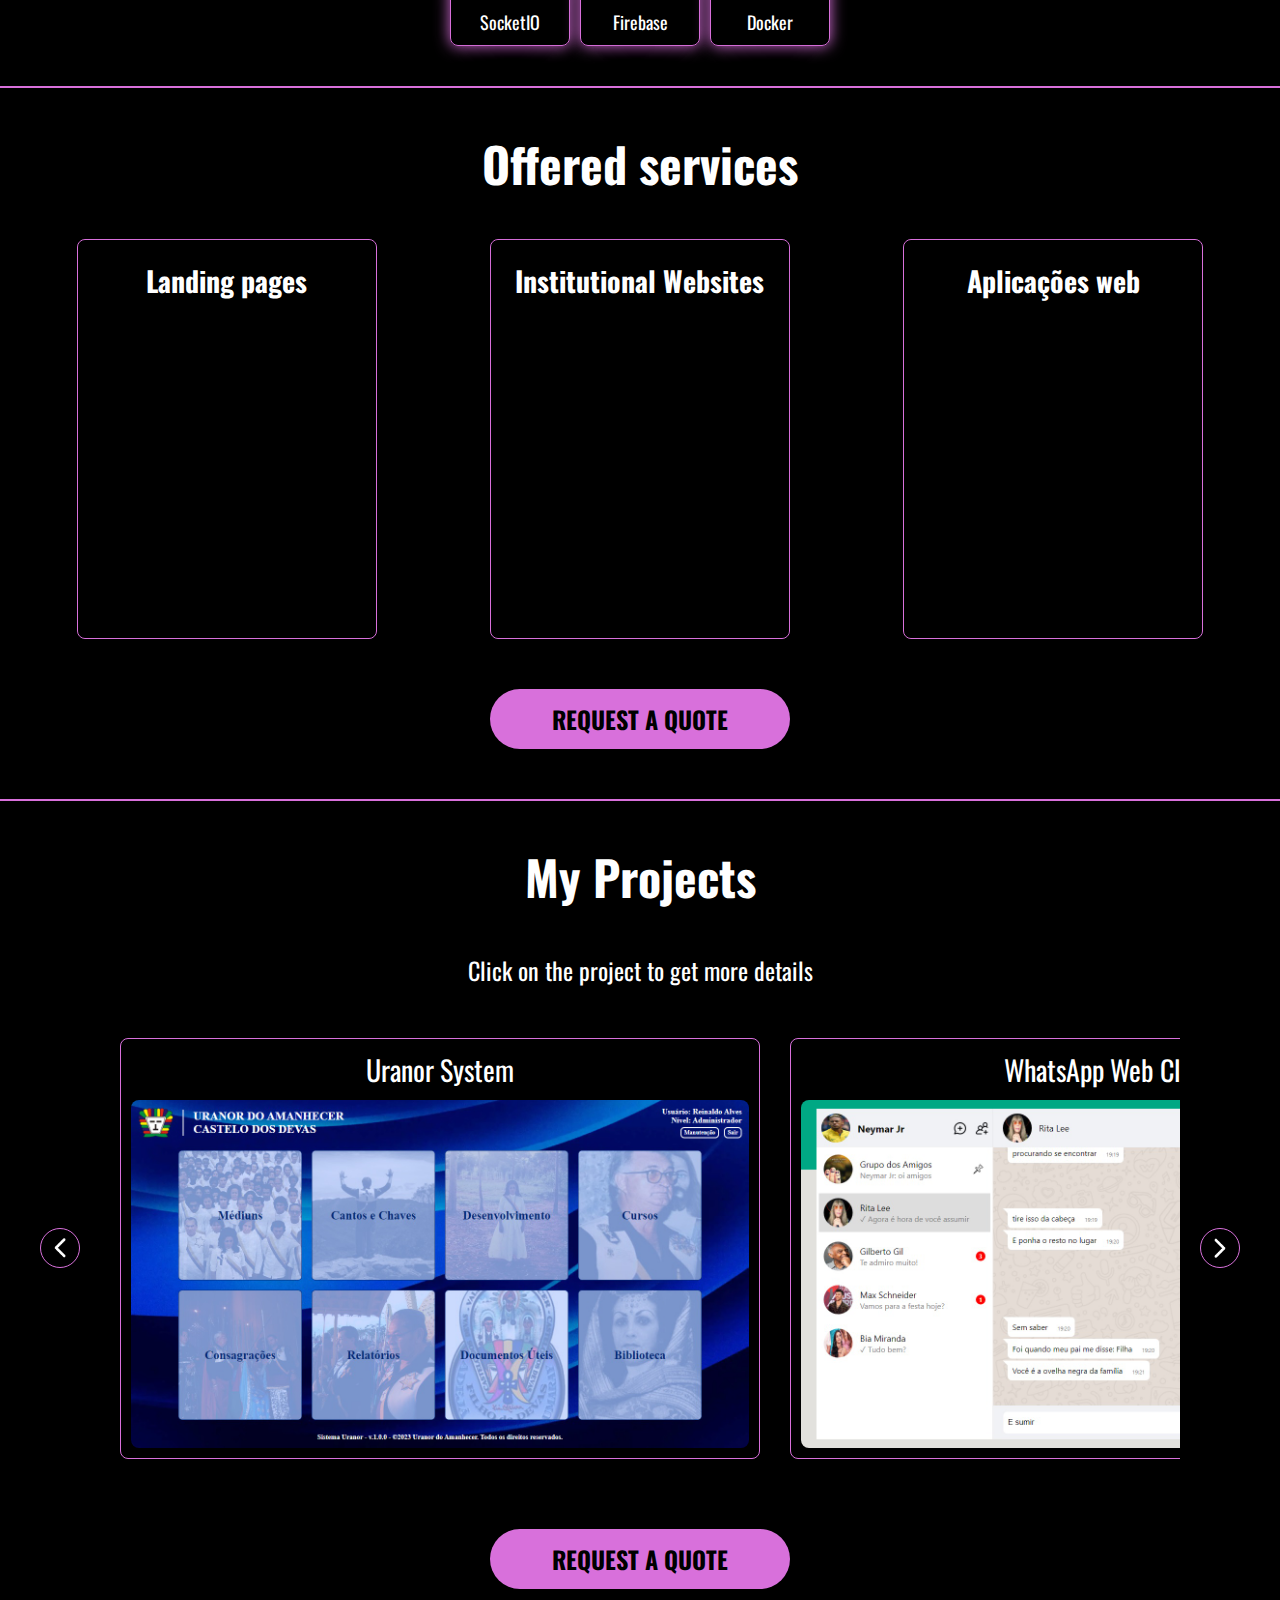
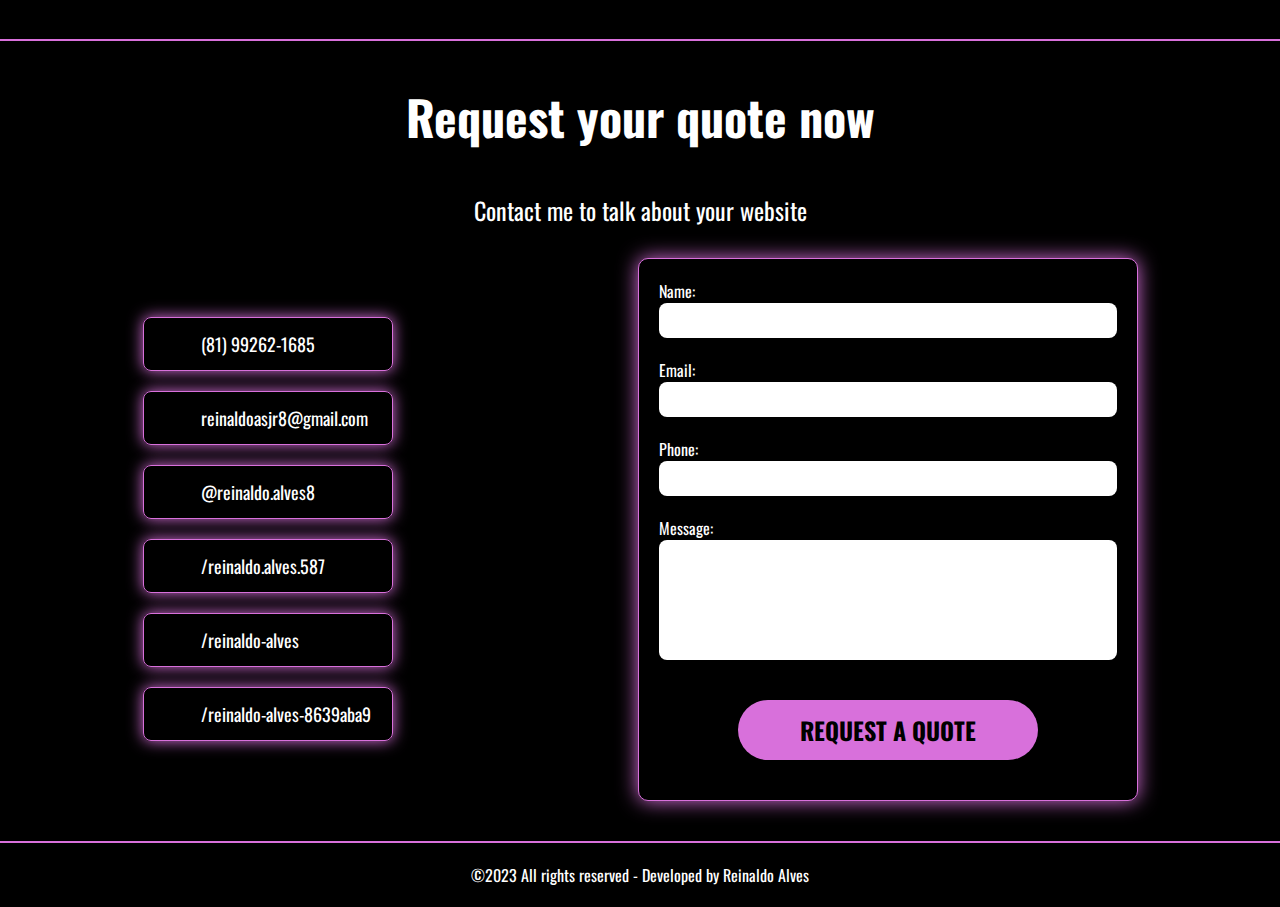
==== commit f193a650: "contact button created and contact section updated" ====
--- a/english.html
+++ b/english.html
@@ -10,21 +10,10 @@
     <link rel="shortcut icon" href="./programming.png" type="image/x-icon">
 </head>
 <body>
-    <header>
-        <nav>
-            <ul>
-                <li id="homepage-li">Home</li>
-                <li id="aboutMe-li">About Me</li>
-                <li id="solution-li">Services</li>
-                <li id="project-li">Projects</li>
-                <li id="contact-li">Contact</li>
-            </ul>
-        </nav>
-        <div class="language-container">
-            <a href="./index.html"><img src="./brasil.png" alt="PT"/></a>
-            <a href="./english.html"><img src="./estados-unidos.png" alt="EN"/></a>
-        </div>
-    </header>
+    <div class="language-container">
+        <a href="./index.html"><img src="./brasil.png" alt="PT"/></a>
+        <a href="./english.html"><img src="./estados-unidos.png" alt="EN"/></a>
+    </div>
     <div class="hero-container" id="homepage">
         <div class="hero-content">
             <div class="title-container">
@@ -32,6 +21,7 @@
                 <h2 style="align-self: flex-end;">FullStack Developer</h2>
             </div>
             <p class="slogan">Turning great ideias in excelent solutions by programming</p>
+            <button class="contact-button">REQUEST A QUOTE</button>
             <svg class="arrows">
                 <path class="a1" d="M0 0 L30 32 L60 0"></path>
                 <path class="a2" d="M0 20 L30 52 L60 20"></path>
@@ -63,15 +53,14 @@
                             <i class="fa-brands fa-linkedin-in"></i>
                         </a>
                     </div>
-                    <a href="https://www.instagram.com/reinaldo.alves8/" target="_blank">
-                        <button class="profile-button">Download CV</button>
-                    </a>
                 </div>
                 <p class="profile-sinopse">
-                    I am a fullstack web developer based in Recife, PE, Brazil, who is always looking for knowledge and new technologies, because I believe that programming is an important tool that allows us to solve our problems and make our daily activities easier. I currently work as a freelancer, but I am also open to job opportunities where I can contribute to the growth of the company and the project. I have a technical background in industrial electricity and a master's degree in Chemical Engineering with an emphasis on biofuels, so I am able to add experience in projects related to these areas. I have already developed different types of applications, for different purposes, but always focusing on details, in order to promote a better user experience. Check out my works in the Projects section of this website and feel free to get in touch.
+                    I am a full-stack web developer based in Recife, PE, Brazil, who is constantly seeking knowledge and new technologies, as I believe that programming is an essential tool that allows us to solve our problems and make our daily activities easier. I have a technical background in industrial electricity and a master's degree in Chemical Engineering with an emphasis on biofuels, which allows me to bring experiences to projects related to these areas. I work as a freelancer and have developed various types of applications for clients in diverse industries, always focusing on details to provide a better user experience. Check out my works in the Projects section of this website and feel free to get in touch.
                 </p>
             </div>
-            <div class="divider"></div>
+            <div class="divider">
+                <button class="contact-button">REQUEST A QUOTE</button>
+            </div>
             <div class="technologies-container">
                 <h2 class="details">Used Technologies</h2>
                 <div class="technologies-content">
@@ -151,6 +140,9 @@
                         </div>
                     </div>
                 </div>
+            </div>
+            <div class="divider" style="margin-bottom: 10px;">
+                <button class="contact-button">REQUEST A QUOTE</button>
             </div>
         </div>
     </section>
@@ -200,6 +192,9 @@
                 </div>
                 <img class="scroll-button" id="arrow-right" src="./arrow-right.png" alt="direita"/>
             </div>
+            <div class="divider" style="margin-bottom: 10px;">
+                <button class="contact-button">REQUEST A QUOTE</button>
+            </div>
         </div>
         <div class="modal" id="modal">
             <div class="modal-content" id="modal-content"></div>
@@ -207,9 +202,47 @@
     </section>
     <section id="contact">
         <div class="content-container">
-            <h2 class="page-title">Contact Me</h2>
+            <h2 class="page-title">Request your quote now</h2>
+            <p class="details">Contact me to talk about your website</p>
             <div class="contact-content">
-                <p class="details">Fill out the form below and send a message. I will respond as soon as possible.</p>
+                <div class="social-content">
+                    <a href="https://wa.me/5581992621685" target="_blank">
+                        <div class="icon-wraper">
+                            <i class="fa-brands fa-whatsapp"></i>
+                        </div>
+                        <span>(81) 99262-1685</span>
+                    </a>
+                    <a href="mailto:reinaldoasjr8@gmail.com" target="_blank">
+                        <div class="icon-wraper">
+                            <i class="fa-regular fa-envelope"></i>
+                        </div>
+                        <span>reinaldoasjr8@gmail.com</span>
+                    </a>
+                    <a href="https://www.instagram.com/reinaldo.alves8/" target="_blank">
+                        <div class="icon-wraper">
+                            <i class="fa-brands fa-instagram"></i>
+                        </div>
+                        <span>@reinaldo.alves8</span>
+                    </a>
+                    <a href="https://www.facebook.com/reinaldo.alves.587" target="_blank">
+                        <div class="icon-wraper">
+                            <i class="fa-brands fa-facebook-f"></i>
+                        </div>
+                        <span>/reinaldo.alves.587</span>
+                    </a>
+                    <a href="https://github.com/reinaldo-alves" target="_blank">
+                        <div class="icon-wraper">
+                            <i class="fa-brands fa-github"></i>
+                        </div>
+                        <span>/reinaldo-alves</span>
+                    </a>
+                    <a href="https://www.linkedin.com/in/reinaldo-alves-8639aba9/" target="_blank">
+                        <div class="icon-wraper">
+                            <i class="fa-brands fa-linkedin-in"></i>
+                        </div>
+                        <span>/reinaldo-alves-8639aba9</span>
+                    </a>
+                </div>
                 <form action="https://formspree.io/f/xlekeaya" method="POST">
                     <label id="name">
                         Name:
@@ -227,31 +260,13 @@
                         Message:
                         <textarea name="message"></textarea>
                     </label>
-                    <button id="button" type="submit">Send</button>
+                    <button id="button" type="submit">REQUEST A QUOTE</button>
                 </form>
             </div>
         </div>
     </section>
     <footer>
         <p>©2023 All rights reserved - Developed by Reinaldo Alves</p>
-        <div class="social-content">
-            <a href="https://www.instagram.com/reinaldo.alves8/" target="_blank">
-                <i class="fa-brands fa-instagram"></i>
-                <span>@reinaldo.alves8</span>
-            </a>
-            <a href="https://www.facebook.com/reinaldo.alves.587" target="_blank">
-                <i class="fa-brands fa-facebook-f"></i>
-                <span>/reinaldo.alves.587</span>
-            </a>
-            <a href="https://github.com/reinaldo-alves" target="_blank">
-                <i class="fa-brands fa-github"></i>
-                <span>/reinaldo-alves</span>
-            </a>
-            <a href="https://www.linkedin.com/in/reinaldo-alves-8639aba9/" target="_blank">
-                <i class="fa-brands fa-linkedin-in"></i>
-                <span>/reinaldo-alves-8639aba9</span>
-            </a>
-        </div>
     </footer>
     <script src="https://kit.fontawesome.com/f68a24141b.js" crossorigin="anonymous"></script>
     <script src="https://cdn.jsdelivr.net/npm/swiper@10/swiper-bundle.min.js"></script>
--- a/styles.css
+++ b/styles.css
@@ -26,43 +26,6 @@
     background-color: #000;
 }
 
-header {
-    position: fixed;
-    width: 100%;
-    height: 50px;
-    display: flex;
-    justify-content: center;
-    align-items: center;
-    background-color: rgba(0,0,0,0.7);
-    z-index: 5;
-    border-bottom: 1px solid #d870db;
-}
-
-nav {
-    width: 70%;
-    display: flex;
-    justify-content: center;
-    align-items: center;
-}
-
-ul {
-    width: 100%;
-    max-width: 800px;
-    display: flex;
-    justify-content: space-between;
-    list-style: none;
-}
-
-li {
-    color: #fff;
-    font-size: 21px;
-    cursor: pointer;
-}
-
-li:hover {
-    color: #d870db;
-}
-
 .language-container {
     height: 50px;
     display: flex;
@@ -72,6 +35,7 @@
     position: fixed;
     top: 0;
     right: 0;
+    z-index: 5;
 }
 
 .language-container img {
@@ -86,8 +50,7 @@
 }
 
 .hero-container {
-    height: 100vh;
-    min-height: 625px;
+    height: 700px;
     display: flex;
     align-items: center;
     justify-content: space-between;
@@ -102,12 +65,10 @@
 .hero-content {
     height: 100%;
     width: calc(100% - 450px);
-    min-width: 550px;
     display: flex;
     flex-direction: column;
     align-items: center;
     justify-content: space-around;
-    padding-top: 50px;
     padding-left: 40px;
     z-index: 4;
 }
@@ -136,6 +97,25 @@
     width: 500px;
     font-size: 24px;
     text-shadow: 0 0 50px black;
+}
+
+button {
+    border: none;
+    border-radius: 30px;
+    height: 60px;
+    width: 300px;
+    max-width: 100%;
+    margin-left: auto;
+    margin-right: auto;
+    background-color: #d870db;
+    font-size: 24px;
+    font-weight: bold;
+    padding: 2px 12px;
+}
+
+button:hover {
+    cursor: pointer;
+    transform: scale(1.05);
 }
 
 .arrows {
@@ -184,9 +164,9 @@
 }
 
 .mainphoto {
-    height: calc(100vh - 52px);
+    height: 699px;
     position: absolute;
-    top: 50px;
+    top: 0;
     right: 0;
     filter: drop-shadow(0 0 50px #d870db);
 }
@@ -284,21 +264,6 @@
 
 i:hover {
     color: #d870db;
-    transform: scale(1.05);
-}
-
-.profile-button {
-    width: 150px;
-    height: 30px;
-    border-radius: 15px;
-    border: none;
-    background-color: #d870db;
-    color: #000;
-    cursor: pointer;
-    margin-top: 25px;
-}
-
-.profile-button:hover {
     transform: scale(1.05);
 }
 
@@ -392,7 +357,8 @@
 .divider {
     width: 100%;
     max-width: 1200px;
-    margin: 30px 0;
+    margin: 50px auto;
+    text-align: center;
 }
 
 .technologies-container {
@@ -709,10 +675,8 @@
     height: 100%;
     width: 100%;
     display: flex;
-    flex-direction: column;
     justify-content: space-around;
-    align-items: center;
-    padding-bottom: 10px;
+    gap: 40px;
 }
 
 .details {
@@ -728,7 +692,7 @@
     flex-direction: column;
     justify-content: space-between;
     background-color: #000;
-    width: 450px;
+    width: 500px;
     gap: 20px;
     padding: 20px;
     border: 1px solid #d870db;
@@ -745,9 +709,9 @@
     display: block;
     width: 100%;
     border-radius: 8px;
-    height: 25px;
-    font-size: 15px;
-    padding: 5px;
+    height: 35px;
+    font-size: 18px;
+    padding: 8px;
     border: none;
 }
 
@@ -756,36 +720,14 @@
     width: 100%;
     height: 120px;
     border-radius: 8px;
-    font-size: 15px;
-    padding: 5px;
+    font-size: 18px;
+    padding: 8px;
     border: none;
     resize: none;
 }
 
-button {
-    border: none;
-    border-radius: 8px;
-    height: 30px;
-    width: 200px;
-    margin-left: auto;
-    margin-right: auto;
-    background-color: #d870db;
-    font-size: 17px;
-    font-weight: bold;
-    padding: 2px 12px;
-}
-
-button:hover {
-    cursor: pointer;
-}
-
-button:active {
-    background-color: #fff;
-    cursor: pointer;
-    color: #d870db;
-    border: solid 2px;
-    border-color: #d870db;
-    padding: 0px 8px;
+#button {
+    margin: 20px auto;
 }
 
 footer {
@@ -795,7 +737,7 @@
     justify-content: center;
     align-items: center;
     padding: 20px;
-    gap: 10px;
+    gap: 20px;
 }
 
 footer p {
@@ -805,18 +747,30 @@
 }
 
 .social-content {
-    width: 100%;
-    max-width: 900px;
-    display: flex;
-    justify-content: space-between;
+    display: flex;
+    flex-direction: column;
+    justify-content: center;
+    gap: 20px
 }
 
 .social-content a {
     text-decoration: none;
     display: flex;
     align-items: center;
-    gap: 10px;
-    color: #fff;
+    gap: 15px;
+    color: #fff;
+    width: 250px;
+    padding: 10px;
+    background-color: rgba(0,0,0,0.7);
+    border-radius: 8px;
+    border: 1px solid #d870db;
+    box-shadow: 0 0 15px #d870db;
+}
+
+.icon-wraper {
+    height: 32px;
+    width: 32px;
+    text-align: center;
 }
 
 .social-content a span {
@@ -840,73 +794,46 @@
     }
 }
 
-@media (min-height: 80vw) {
+@media (max-width: 1165px) {
+
+    .modal-content {
+        width: 90vw;
+    }
+}
+
+@media (max-width: 1000px) {
+    .modal-content {
+        grid-template-columns: 1fr 1fr 0;
+    }
+
+    .modal-info {
+        align-items: center;
+    }
+
+    .modal-image {
+        grid-area: 2 / 1 / 3 / 3;
+    }
+
+    #links-container {
+        grid-area: 3 / 1 / 4 / 2;
+    }
+
+    #technologies-container {
+        grid-area: 3 / 2 / 4 / 3;
+    }
+
     .hero-container {
         justify-content: center;
     }
-    
+
     .hero-content {
+        width: 100%;
         padding-left: 0;
     }
     
     .mainphoto {
         display: none;
     }
-}
-
-@media (max-width: 1165px) {
-
-    .modal-content {
-        width: 90vw;
-    }
-}
-
-@media (max-width: 1000px) {
-    header {
-        justify-content: space-between;
-    }
-
-    .language-container {
-        position: static;
-    }
-    
-    nav {
-        width: 100%;
-        margin: 0 20px;
-    }
-
-    .modal-content {
-        grid-template-columns: 1fr 1fr 0;
-    }
-
-    .modal-info {
-        align-items: center;
-    }
-
-    .modal-image {
-        grid-area: 2 / 1 / 3 / 3;
-    }
-
-    #links-container {
-        grid-area: 3 / 1 / 4 / 2;
-    }
-
-    #technologies-container {
-        grid-area: 3 / 2 / 4 / 3;
-    }
-
-    .hero-container {
-        justify-content: center;
-    }
-
-    .hero-content {
-        width: 100%;
-        padding-left: 0;
-    }
-    
-    .mainphoto {
-        display: none;
-    }
     
     .profile-content {
         min-width: 700px;
@@ -924,10 +851,6 @@
         font-size: 14px;
     }
 
-    .details {
-        font-size: 18px;
-    }
-
     .project-content {
         gap: 10px;
     }
@@ -945,8 +868,8 @@
         font-size: 24px;
     }
 
-    .social-content a span {
-        font-size: 14px;
+    form {
+        width: 450px;
     }
 }
 
@@ -958,7 +881,7 @@
     
     .profile-content {
         width: 100%;
-        min-width: 320px;
+        min-width: 100px;
         flex-direction: column;
         justify-content: space-around;
         gap: 15px;
@@ -968,13 +891,13 @@
     .profile-card {
         display: grid;
         grid-template-columns: auto 1fr;
-        grid-template-rows: auto auto auto;
+        grid-template-rows: 1fr 1fr;
         column-gap: 20px;
         width: 450px;
     }
 
     .profile-image {
-        grid-area: 1 / 1 / 4 / 2;
+        grid-area: 1 / 1 / 3 / 2;
     }
 
     .name-text {
@@ -984,12 +907,6 @@
 
     .icons-container {
         grid-area: 2 / 2 / 2 / 3;
-    }
-
-    .profile-card a {
-        max-width: 150px;
-        justify-self: center;
-        grid-area: 3 / 2 / 4 / 3;
     }
 
     .profile-sinopse {
@@ -1007,11 +924,24 @@
         height: auto;
     }
 
+    .contact-content {
+        flex-direction: column-reverse;
+        align-items: center;
+    }
+
+    form {
+        width: 100%;
+    }
+
     .social-content {
+        flex-direction: row;
+        flex-wrap: wrap;
+    }
+
+    .social-content a {
         flex-direction: column;
-        align-items: center;
-        gap: 15px;
-        margin-top: 15px;
+        width: 200px;
+        gap: 10px;
     }
 
 }
@@ -1033,16 +963,6 @@
 }
 
 @media (max-width: 696px) {
-    header {
-        background-color: transparent;
-        border: none;
-        justify-content: flex-end;
-    }
-
-    nav {
-        display: none;
-    }
-
     .modal-content {
         width: 95vw;
         height: 95vh;
@@ -1075,7 +995,6 @@
 @media (max-width: 600px) {
     .hero-container, .hero-content {
         width: 100%;
-        min-width: 250px;
     }
     
     h1 {
@@ -1088,11 +1007,12 @@
 
     .slogan {
         width: 320px;
+        max-width: 100%;
         padding: 0 10px;
     }
 
     .profile-card {
-        width: calc(100% - 40px);
+        width: 100%;
         max-width: 350px;
         display: flex;
         flex-direction: column;
@@ -1101,7 +1021,7 @@
 
     .icons-container {
         justify-content: center;
-        gap: 30px;
+        gap: 20px;
     }
 
     .technologies-card {
@@ -1164,4 +1084,10 @@
         flex-wrap: wrap;
         justify-content: center;
     }
+}
+
+@media (max-width: 362px) {
+    button {
+        height: 80px;
+    }
 }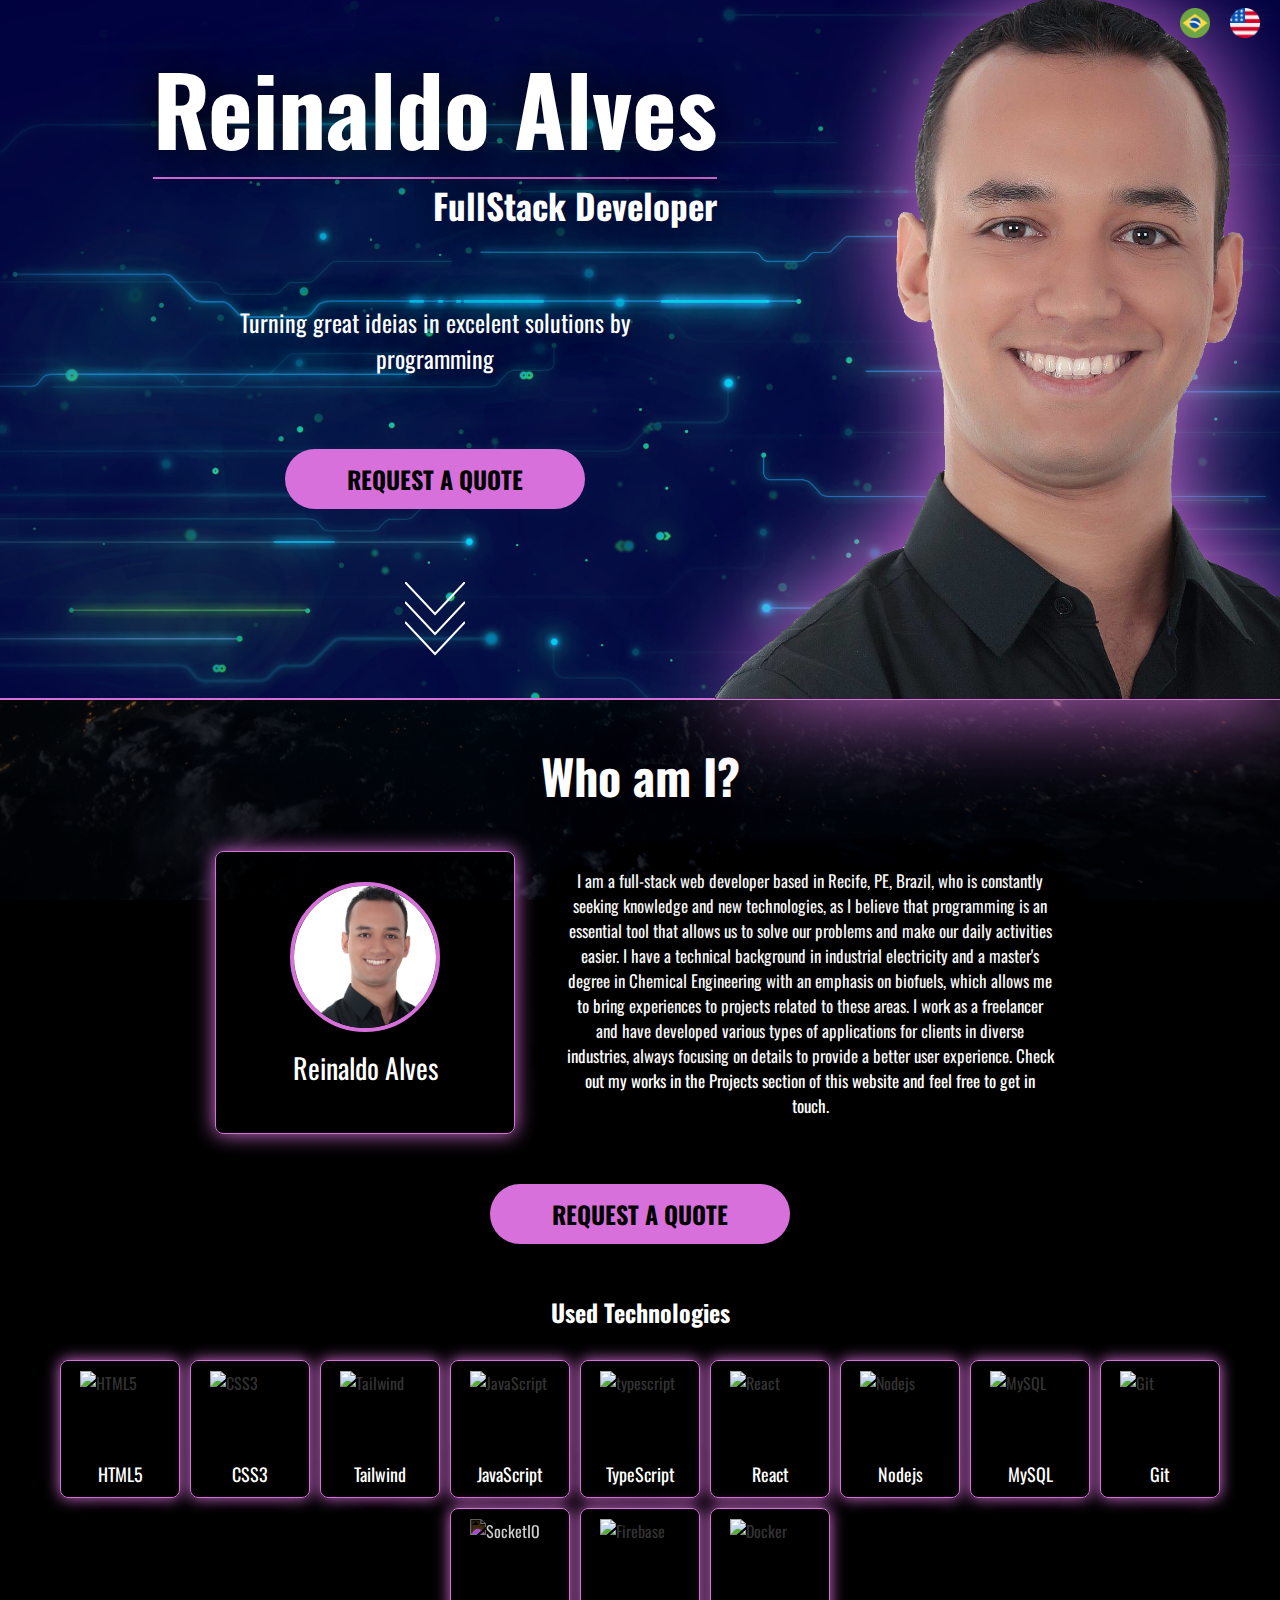
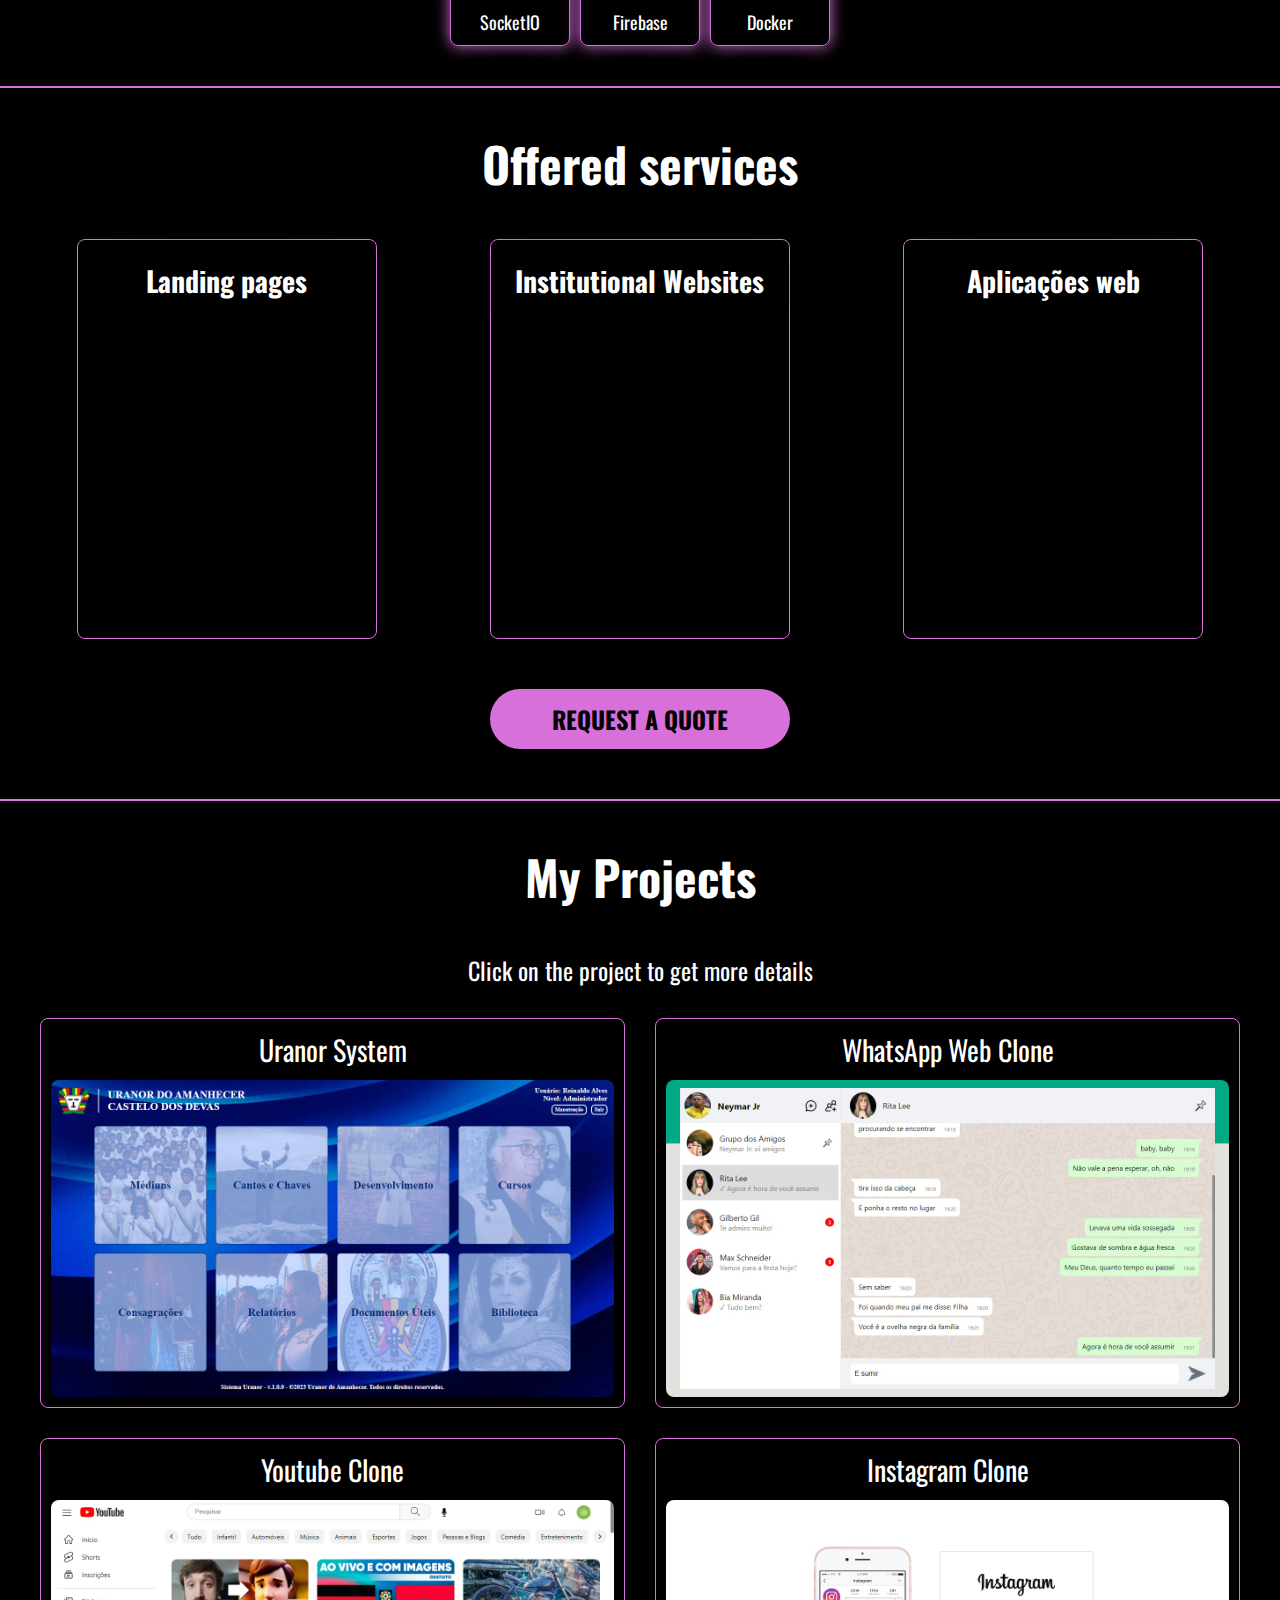
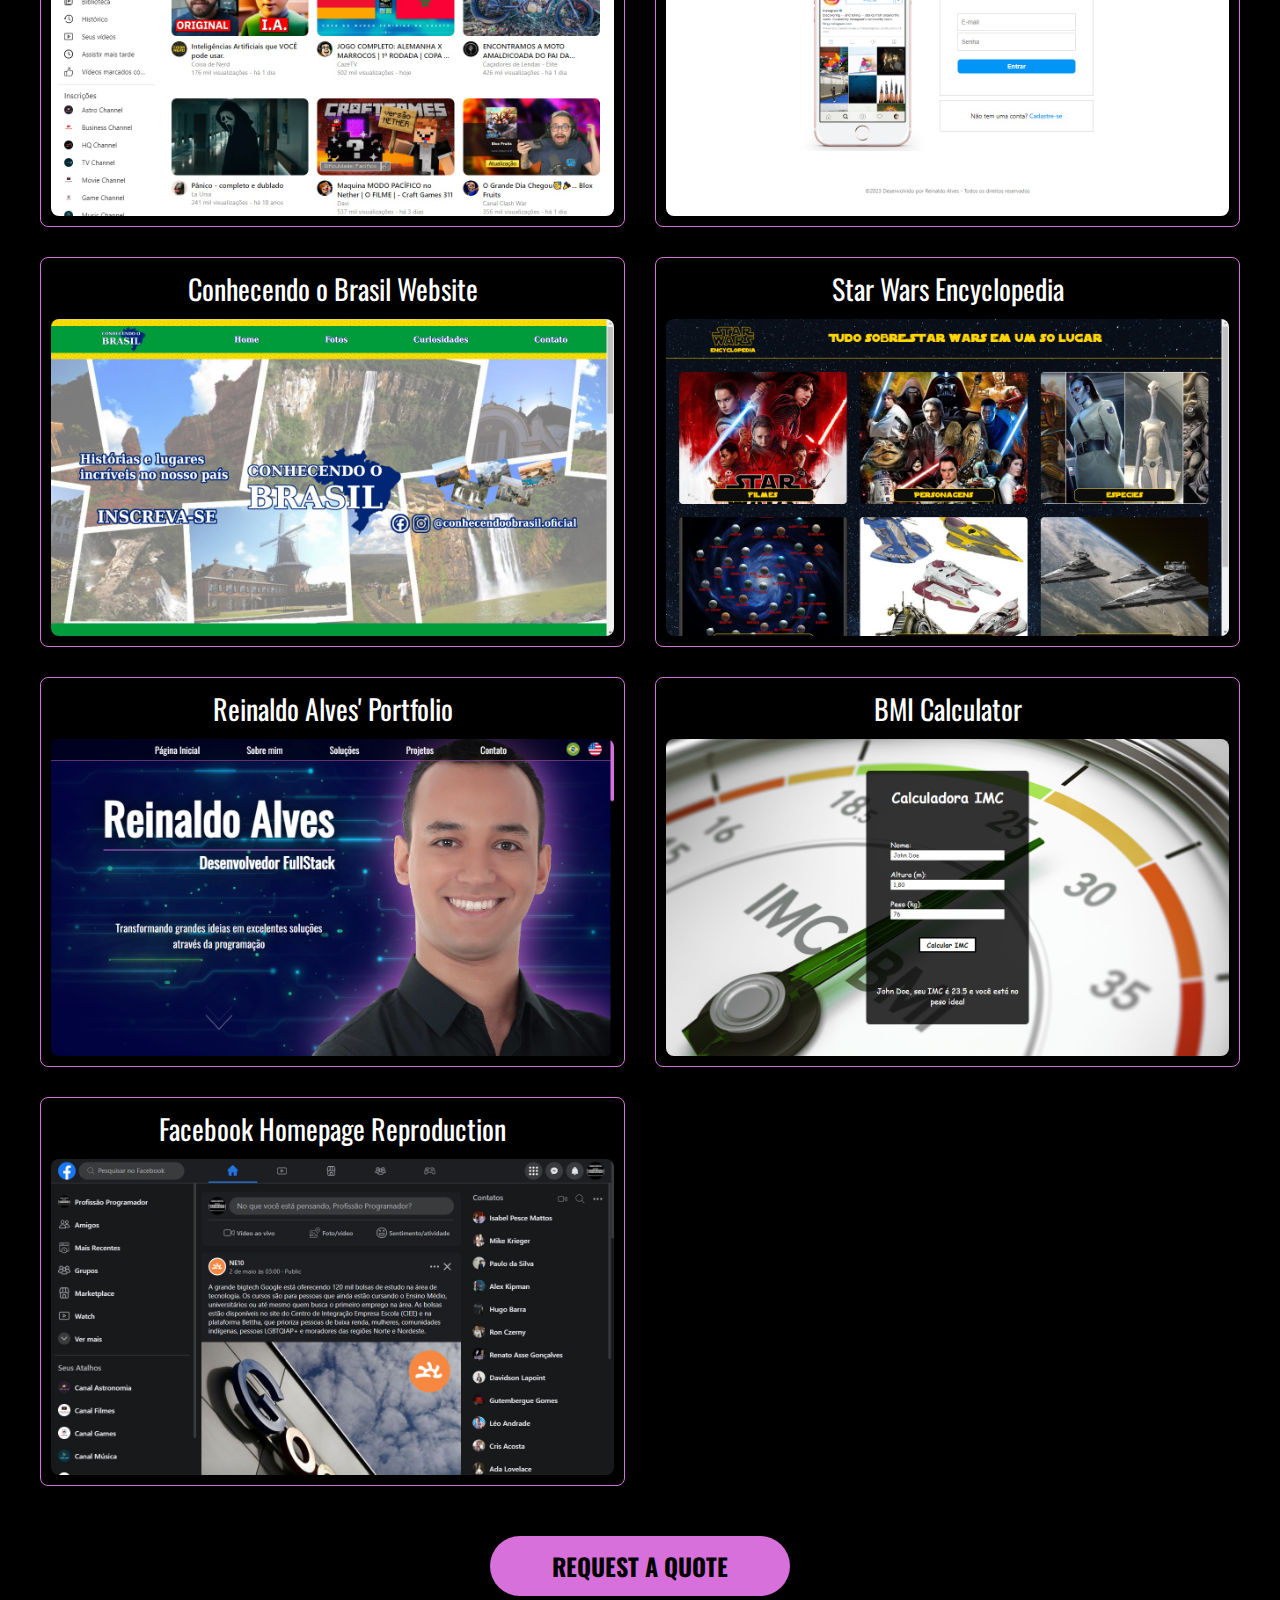
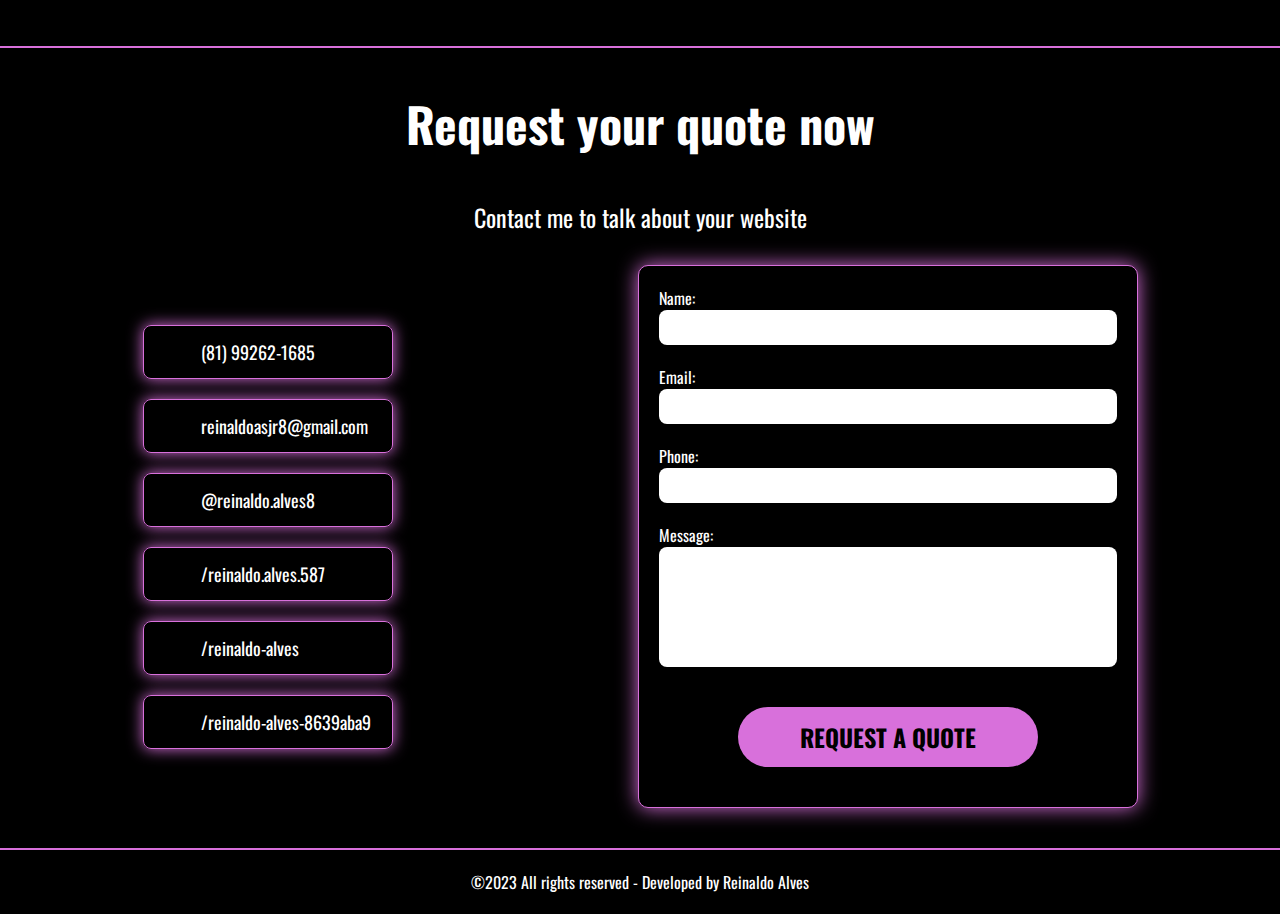
==== commit 665f2fce: "projects layout changed" ====
--- a/english.html
+++ b/english.html
@@ -151,46 +151,42 @@
             <h2 class="page-title">My Projects</h2>
             <p class="details">Click on the project to get more details</p>
             <div class="project-content">
-                <img class="scroll-button" id="arrow-left" src="./arrow-left.png" alt="esquerda"/>
-                <div class="cards-container" id="cards-container">
-                    <div class="project-card" id="project8">
-                        <span class="project-title">Uranor System</span>
-                        <image class="project-image" src="./sistemauranor/homepage.jpg" />
-                    </div>
-                    <div class="project-card" id="project7">
-                        <span class="project-title">WhatsApp Web Clone</span>
-                        <image class="project-image" src="./whatsappwebclone/messages.jpg"" />
-                    </div>
-                    <div class="project-card" id="project6">
-                        <span class="project-title">Youtube Clone</span>
-                        <image class="project-image" src="./youtubeclone/home.jpg" />
-                    </div>
-                    <div class="project-card" id="project5">
-                        <span class="project-title">Instagram Clone</span>
-                        <image class="project-image" src="./instagramclone/login.jpg" />
-                    </div>
-                    <div class="project-card" id="project4">
-                        <span class="project-title">Conhecendo o Brasil Website</span>
-                        <image class="project-image" src="./conhecendoobrasil/CoBimage.jpg" />
-                    </div>
-                    <div class="project-card" id="project3">
-                        <span class="project-title">Star Wars Encyclopedia</span>
-                        <image class="project-image" src="./starwarsencyclopedia/homestars.jpg" />
-                    </div>
-                    <div class="project-card" id="project2">
-                        <span class="project-title">Reinaldo Alves' Portfolio</span>
-                        <image class="project-image" src="./portfolioreinaldoalves/home.jpg" />
-                    </div>
-                    <div class="project-card" id="project1">
-                        <span class="project-title">BMI Calculator</span>
-                        <image class="project-image" src="./imccalc.jpg" />
-                    </div>
-                    <div class="project-card" id="project0">
-                        <span class="project-title">Facebook Homepage Reproduction</span>
-                        <image class="project-image" src="./facebookinterface/facehome.jpg" />
-                    </div>
-                </div>
-                <img class="scroll-button" id="arrow-right" src="./arrow-right.png" alt="direita"/>
+                <div class="project-card" id="project8">
+                    <span class="project-title">Uranor System</span>
+                    <image class="project-image" src="./sistemauranor/homepage.jpg" />
+                </div>
+                <div class="project-card" id="project7">
+                    <span class="project-title">WhatsApp Web Clone</span>
+                    <image class="project-image" src="./whatsappwebclone/messages.jpg"" />
+                </div>
+                <div class="project-card" id="project6">
+                    <span class="project-title">Youtube Clone</span>
+                    <image class="project-image" src="./youtubeclone/home.jpg" />
+                </div>
+                <div class="project-card" id="project5">
+                    <span class="project-title">Instagram Clone</span>
+                    <image class="project-image" src="./instagramclone/login.jpg" />
+                </div>
+                <div class="project-card" id="project4">
+                    <span class="project-title">Conhecendo o Brasil Website</span>
+                    <image class="project-image" src="./conhecendoobrasil/CoBimage.jpg" />
+                </div>
+                <div class="project-card" id="project3">
+                    <span class="project-title">Star Wars Encyclopedia</span>
+                    <image class="project-image" src="./starwarsencyclopedia/homestars.jpg" />
+                </div>
+                <div class="project-card" id="project2">
+                    <span class="project-title">Reinaldo Alves' Portfolio</span>
+                    <image class="project-image" src="./portfolioreinaldoalves/home.jpg" />
+                </div>
+                <div class="project-card" id="project1">
+                    <span class="project-title">BMI Calculator</span>
+                    <image class="project-image" src="./imccalc.jpg" />
+                </div>
+                <div class="project-card" id="project0">
+                    <span class="project-title">Facebook Homepage Reproduction</span>
+                    <image class="project-image" src="./facebookinterface/facehome.jpg" />
+                </div>
             </div>
             <div class="divider" style="margin-bottom: 10px;">
                 <button class="contact-button">REQUEST A QUOTE</button>
--- a/styles.css
+++ b/styles.css
@@ -405,41 +405,16 @@
 
 .project-content {
     width: 100%;
-    height: 100%;
+    max-width: 1200px;
     display: grid;
-    grid-template-columns: auto 1fr auto;
-    align-items: center;
-    gap: 20px;
-}
-
-.scroll-button {
-    height: 40px;
-    width: 40px;
-    border-radius: 50%;
-    border: 1px solid #278F24;
-    filter: invert(1);
-}
-
-.scroll-button:hover {
-    cursor: pointer;
-    box-shadow: 0 0 20px #278F24;
-    transform: scale(1.2);
-}
-
-.cards-container {
-    height: 100%;
-    padding: 20px;
-    display: flex;
-    align-items: center;
-    justify-content: flex-start;
+    grid-template-columns: 1fr 1fr;
+    align-items: center;
+    justify-content: center;
     gap: 30px;
-    overflow-x: hidden;
-    scroll-behavior: smooth;
-    scroll-snap-type: x proximity;
 }
 
 .project-card {
-    min-width: 50vw;
+    width: 100%;
     max-height: 600px;
     background-color: rgba(0,0,0,0.7);
     border: 1px solid #d870db;
@@ -451,7 +426,6 @@
     gap: 10px;
     padding: 10px;
     transition: 0.5s;
-    scroll-snap-align: center;
 }
 
 .project-card:hover {
@@ -674,6 +648,7 @@
 .contact-content {
     height: 100%;
     width: 100%;
+    max-width: 1200px;
     display: flex;
     justify-content: space-around;
     gap: 40px;
@@ -787,13 +762,6 @@
     transform: scale(1);
 }
 
-@media (min-width: 1600px) {
-    .project-card {
-        min-width: 800px;
-        max-width: 800px;
-    }
-}
-
 @media (max-width: 1165px) {
 
     .modal-content {
@@ -852,16 +820,12 @@
     }
 
     .project-content {
-        gap: 10px;
-    }
-
-    .cards-container {
-        gap: 80px;
-        padding: 20px calc(15vw - 80px);
+        width: auto;
+        grid-template-columns: 1fr;
     }
 
     .project-card {
-        min-width: 70vw;
+        max-width: 600px;
     }
 
     .project-title {
@@ -1042,26 +1006,6 @@
         margin-top: 0;
     }
 
-    .project-content {
-        grid-template-columns: 1fr;
-        grid-template-rows: auto 1fr auto;
-        margin-top: 20px;
-    }
-
-    .scroll-button {
-        justify-self: center;
-        rotate: 90deg;
-    }
-
-    .cards-container {
-        flex-direction: column;
-        overflow-y: hidden;
-        scroll-snap-type: y proximity;
-        padding: 20px 20px;
-        gap: 30px;
-        max-height: calc(100vh - 291px);
-    }
-
     form {
         width: 100%;
     }
@@ -1072,6 +1016,10 @@
         font-size: 50px;
     }
 
+    .content-container {
+        padding: 20px;
+    }
+
     .modal-info a i {
         font-size: 16px;
     }
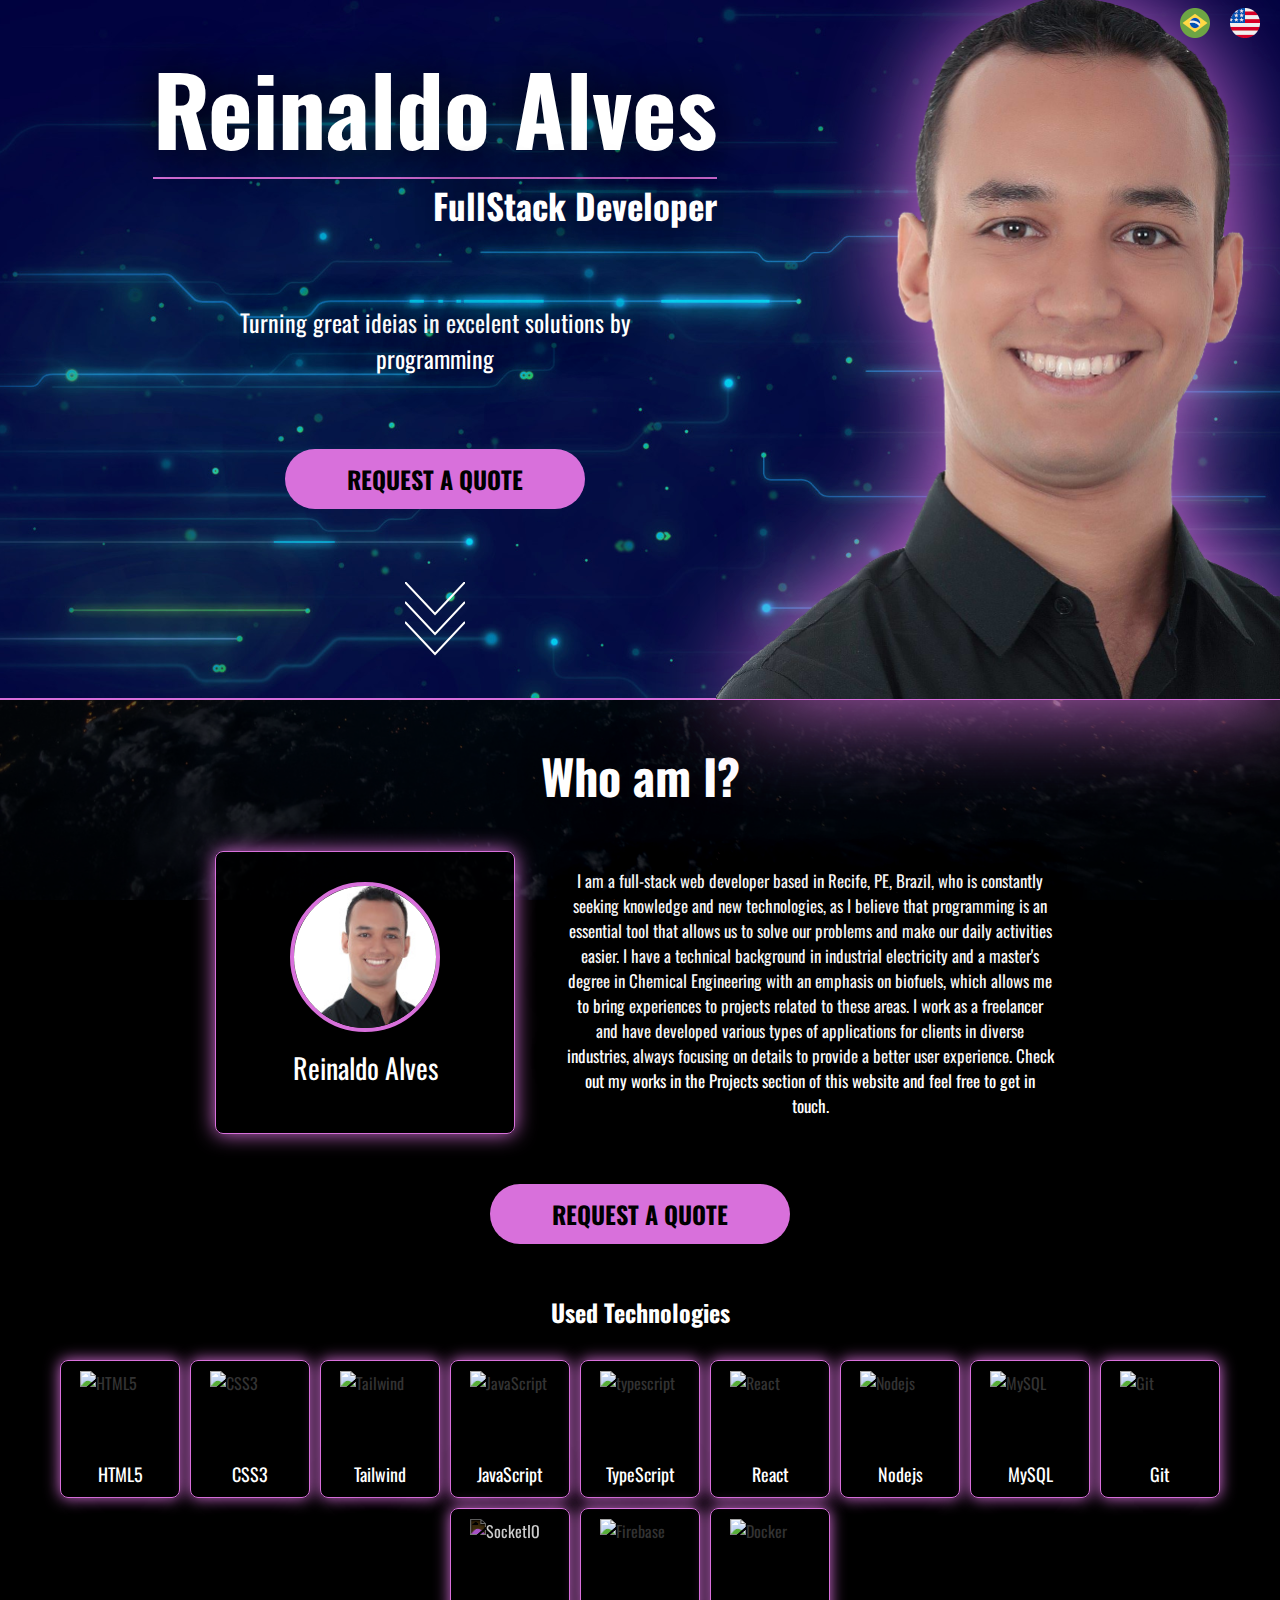
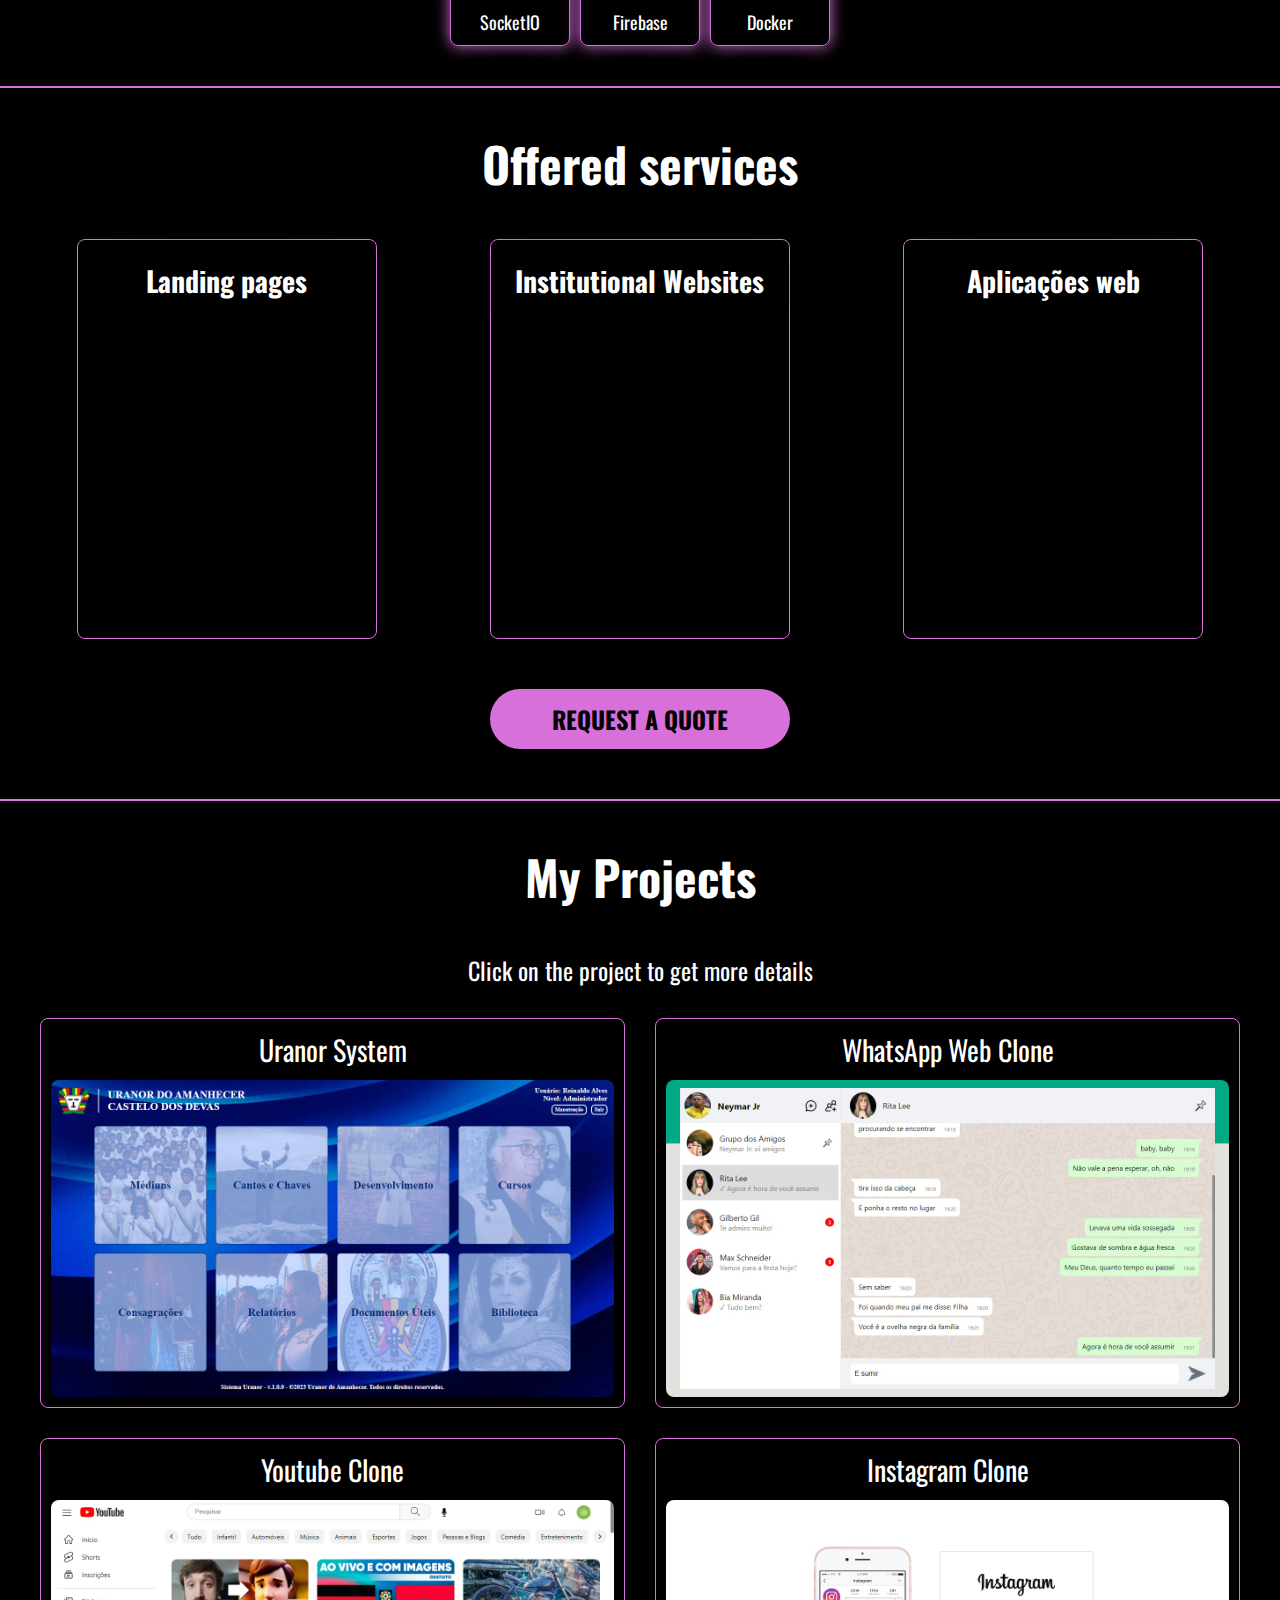
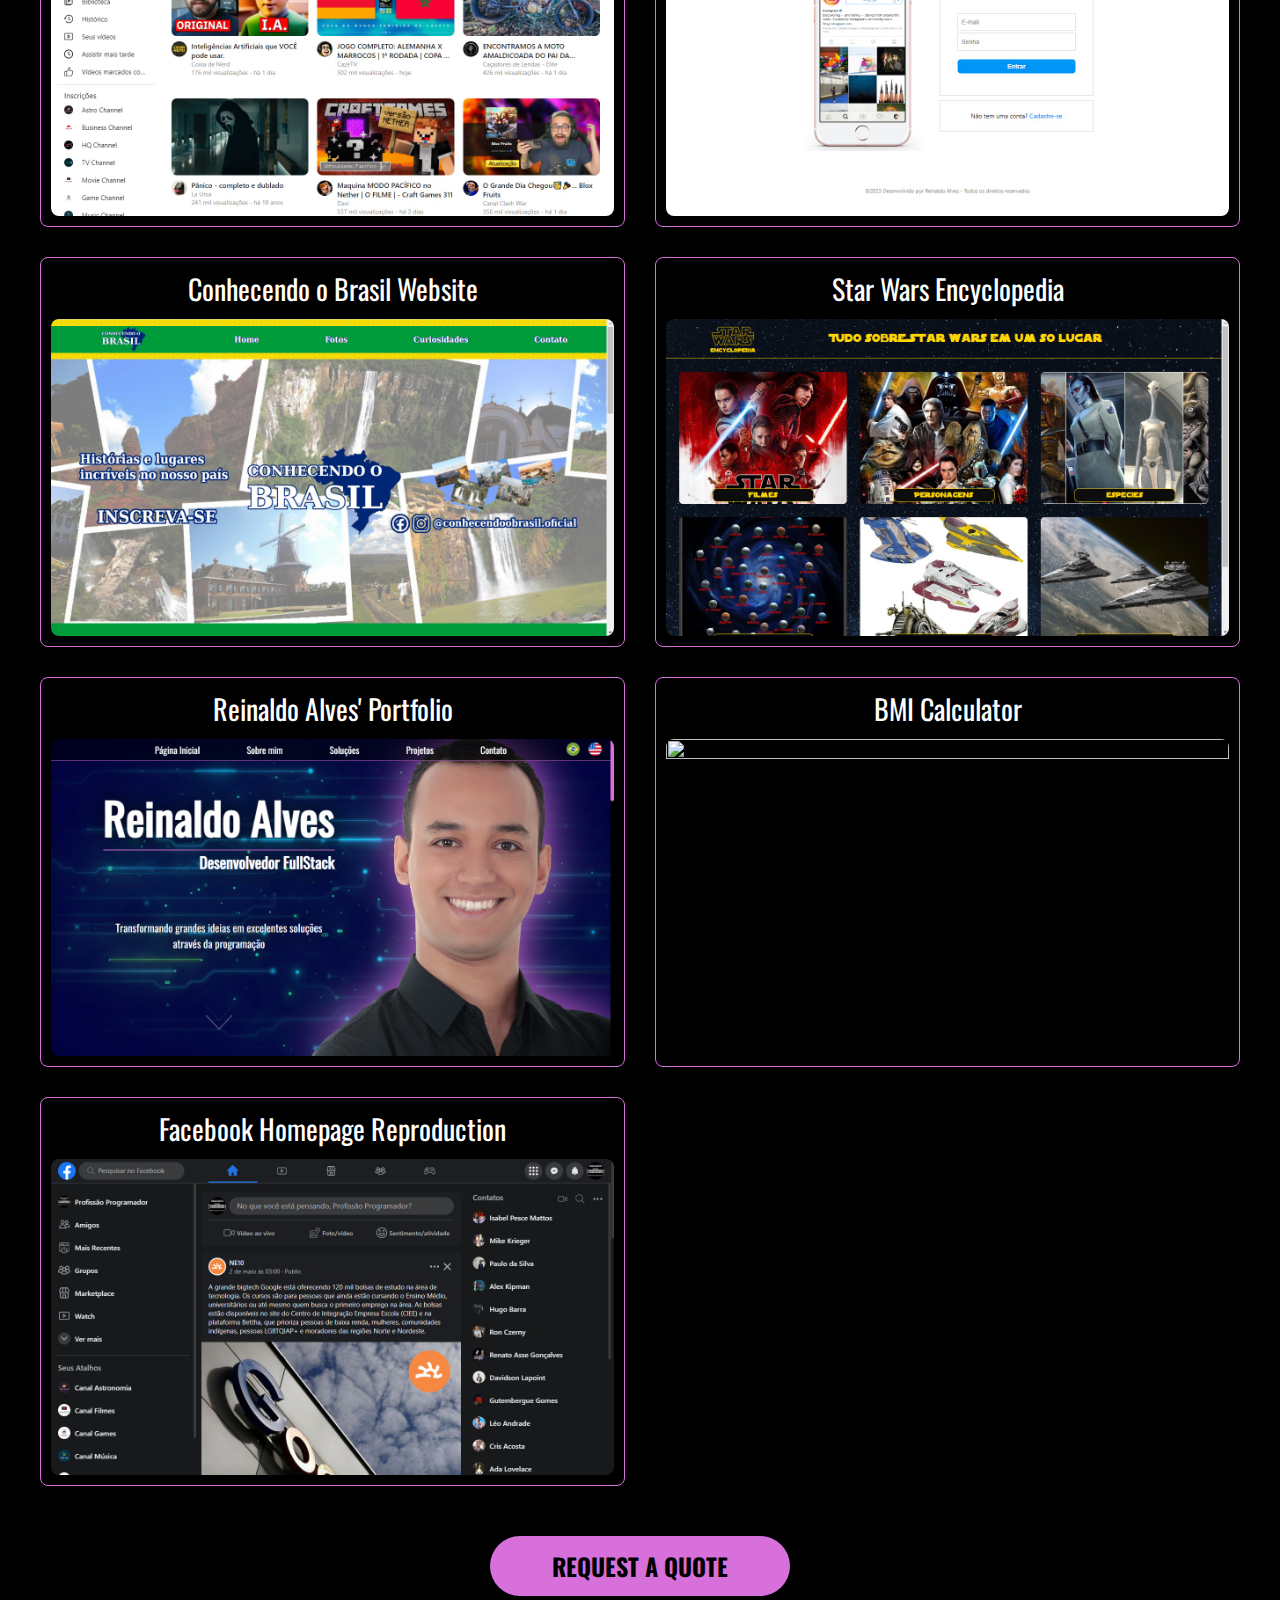
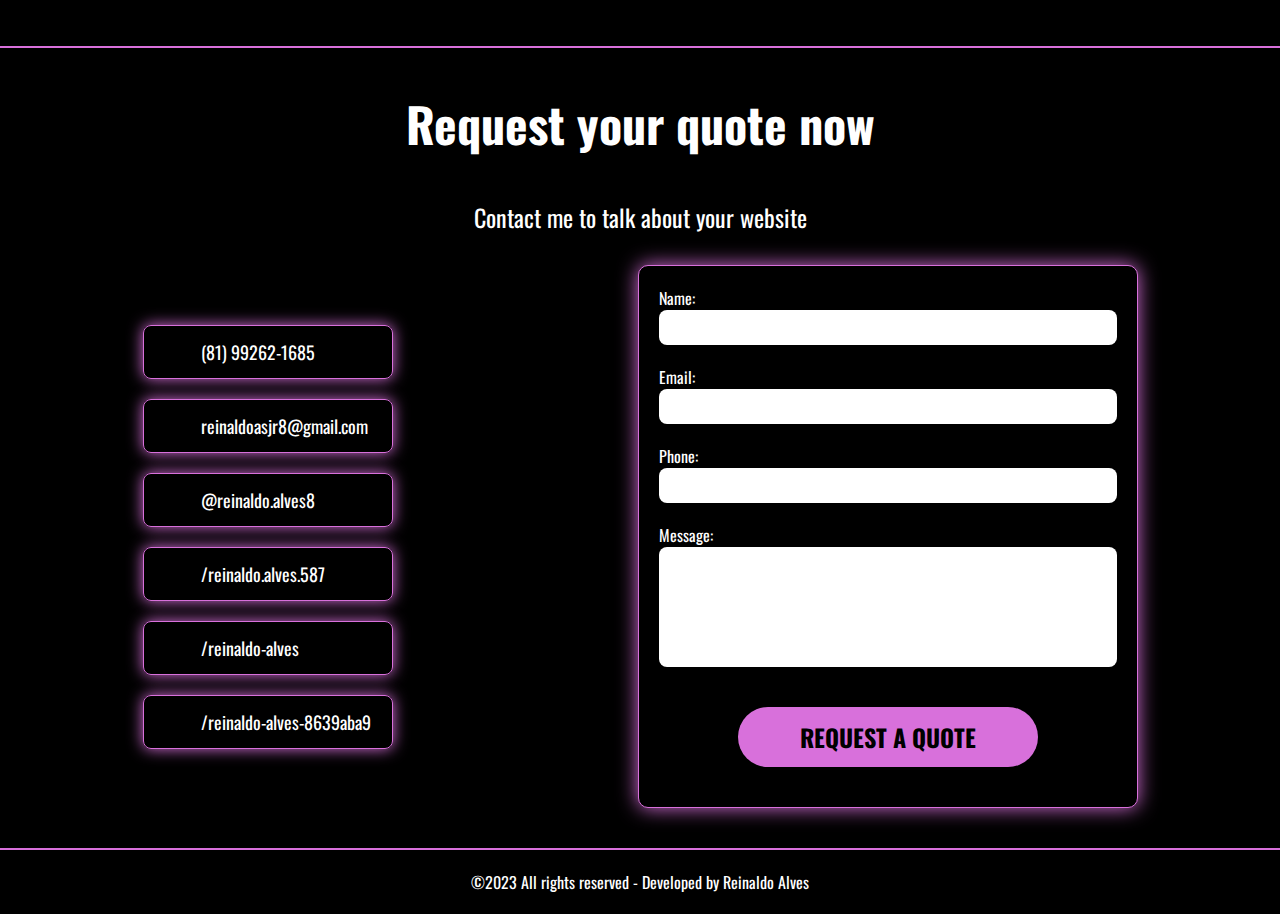
==== commit 819869b8: "images folders replacement" ====
--- a/english.html
+++ b/english.html
@@ -153,39 +153,39 @@
             <div class="project-content">
                 <div class="project-card" id="project8">
                     <span class="project-title">Uranor System</span>
-                    <image class="project-image" src="./sistemauranor/homepage.jpg" />
+                    <image class="project-image" src="./portfolio-images/sistemauranor/homepage.jpg" />
                 </div>
                 <div class="project-card" id="project7">
                     <span class="project-title">WhatsApp Web Clone</span>
-                    <image class="project-image" src="./whatsappwebclone/messages.jpg"" />
+                    <image class="project-image" src="./portfolio-images/whatsappwebclone/messages.jpg"" />
                 </div>
                 <div class="project-card" id="project6">
                     <span class="project-title">Youtube Clone</span>
-                    <image class="project-image" src="./youtubeclone/home.jpg" />
+                    <image class="project-image" src="./portfolio-images/youtubeclone/home.jpg" />
                 </div>
                 <div class="project-card" id="project5">
                     <span class="project-title">Instagram Clone</span>
-                    <image class="project-image" src="./instagramclone/login.jpg" />
+                    <image class="project-image" src="./portfolio-images/instagramclone/login.jpg" />
                 </div>
                 <div class="project-card" id="project4">
                     <span class="project-title">Conhecendo o Brasil Website</span>
-                    <image class="project-image" src="./conhecendoobrasil/CoBimage.jpg" />
+                    <image class="project-image" src="./portfolio-images/conhecendoobrasil/CoBimage.jpg" />
                 </div>
                 <div class="project-card" id="project3">
                     <span class="project-title">Star Wars Encyclopedia</span>
-                    <image class="project-image" src="./starwarsencyclopedia/homestars.jpg" />
+                    <image class="project-image" src="./portfolio-images/starwarsencyclopedia/homestars.jpg" />
                 </div>
                 <div class="project-card" id="project2">
                     <span class="project-title">Reinaldo Alves' Portfolio</span>
-                    <image class="project-image" src="./portfolioreinaldoalves/home.jpg" />
+                    <image class="project-image" src="./portfolio-images/portfolioreinaldoalves/home.jpg" />
                 </div>
                 <div class="project-card" id="project1">
                     <span class="project-title">BMI Calculator</span>
-                    <image class="project-image" src="./imccalc.jpg" />
+                    <image class="project-image" src="./portfolio-images/imccalc.jpg" />
                 </div>
                 <div class="project-card" id="project0">
                     <span class="project-title">Facebook Homepage Reproduction</span>
-                    <image class="project-image" src="./facebookinterface/facehome.jpg" />
+                    <image class="project-image" src="./portfolio-images/facebookinterface/facehome.jpg" />
                 </div>
             </div>
             <div class="divider" style="margin-bottom: 10px;">
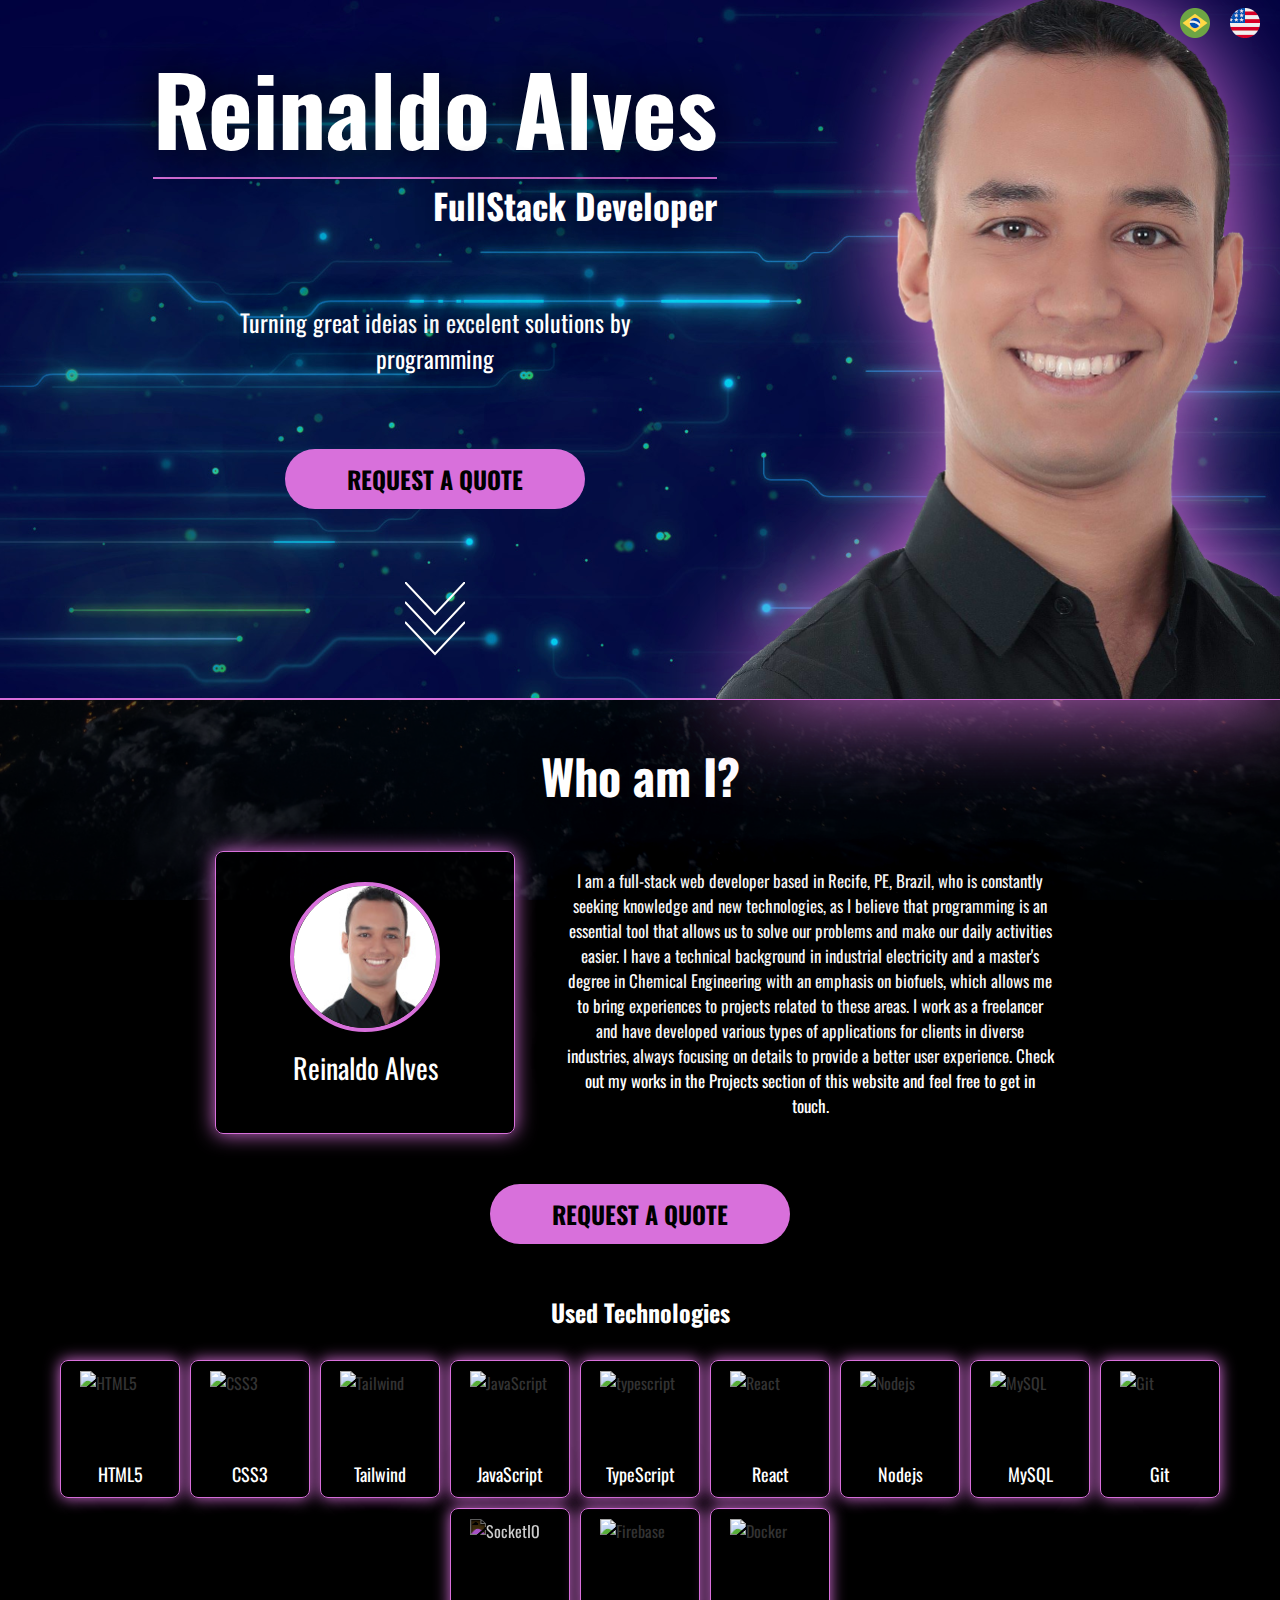
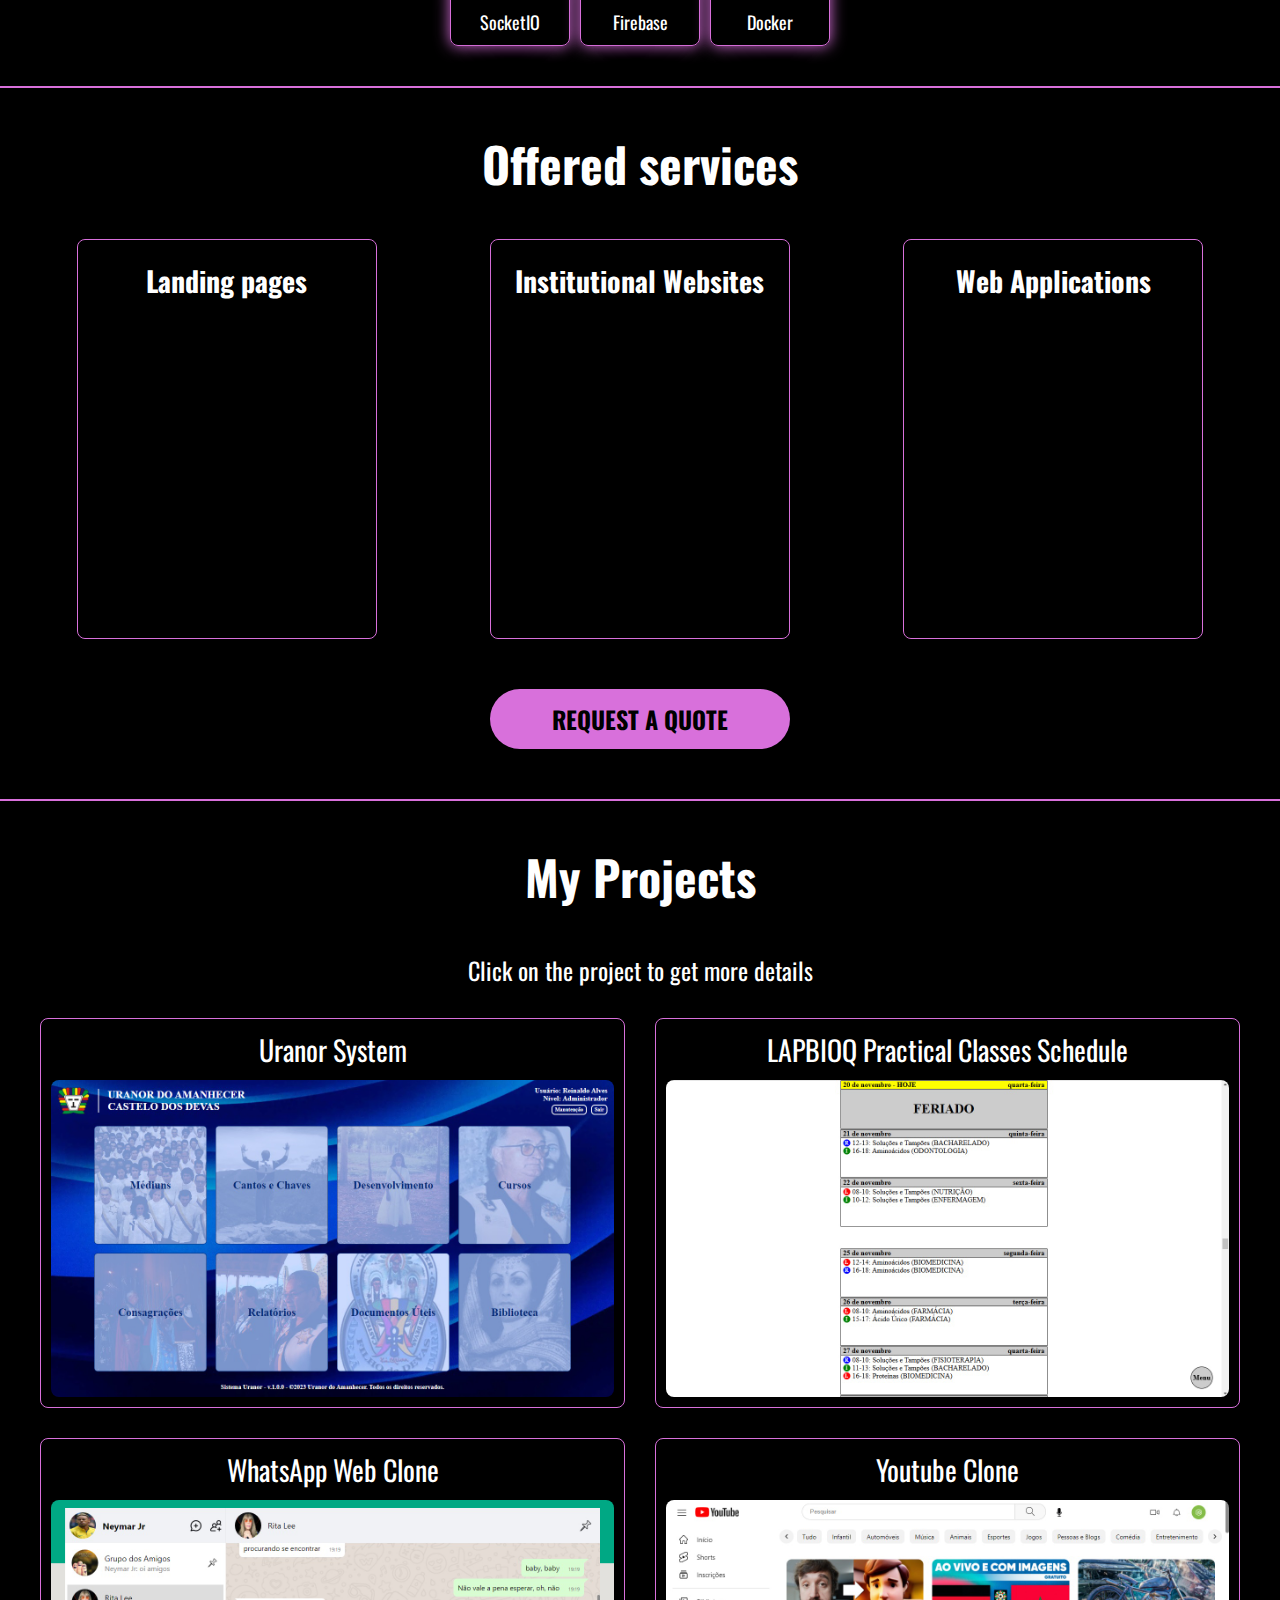
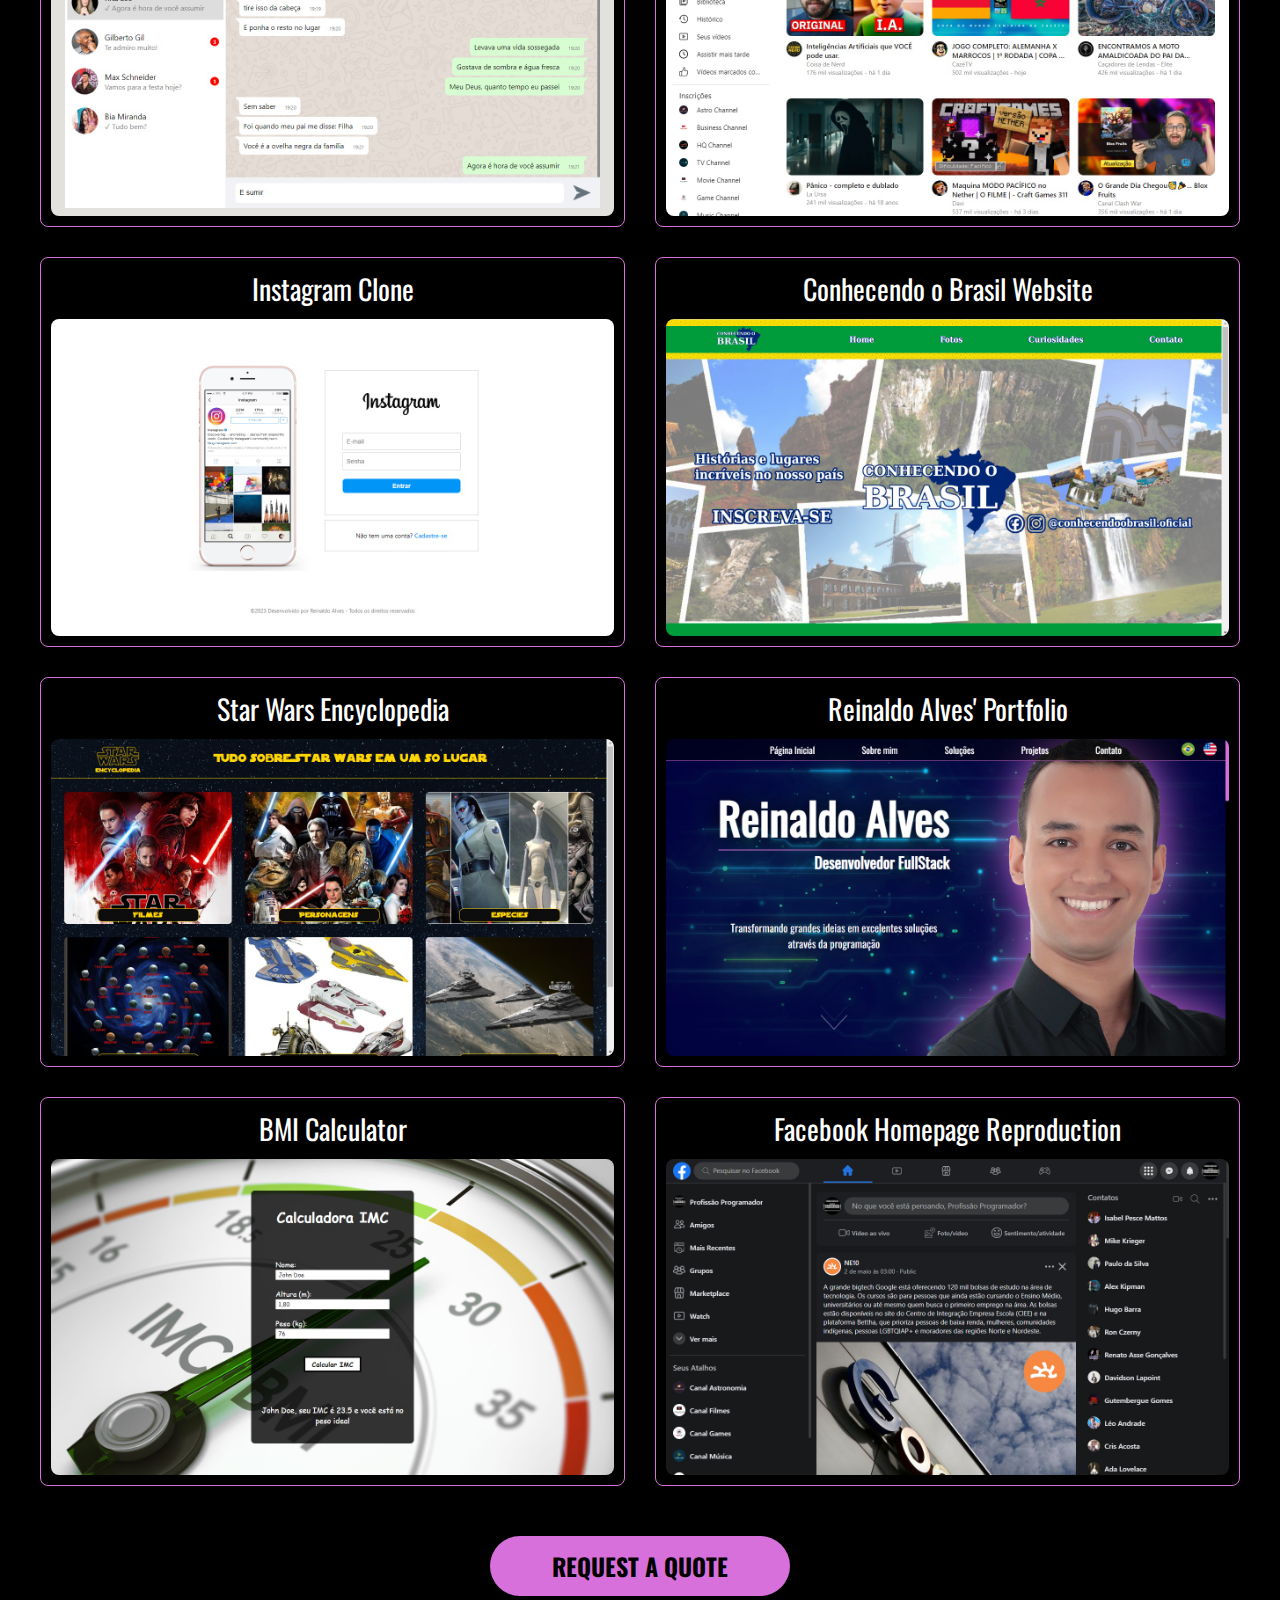
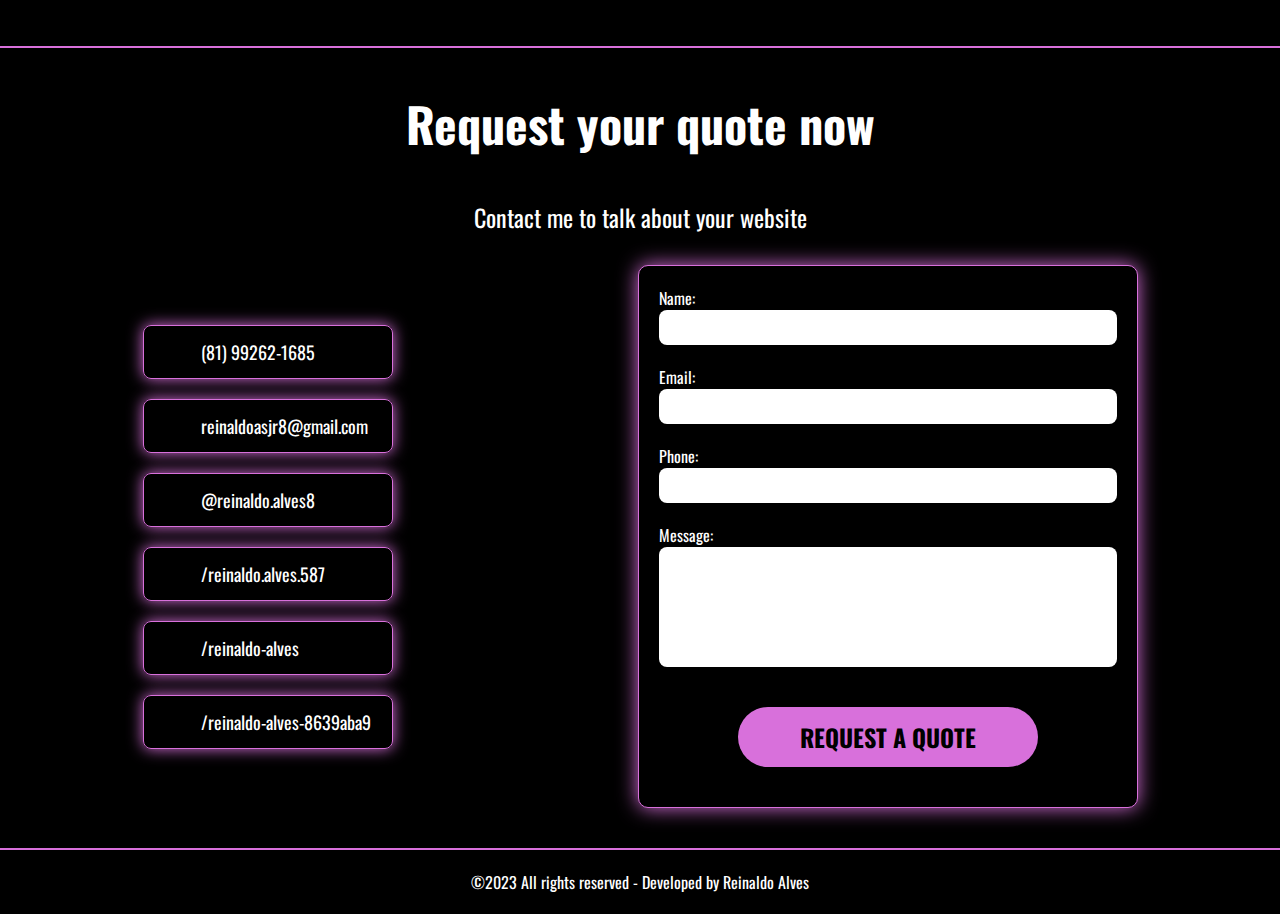
==== commit 48297a87: "add Lapbioq project" ====
--- a/english.html
+++ b/english.html
@@ -73,7 +73,7 @@
                         <span>CSS3</span>
                     </div>
                     <div class="technologies-card">
-                        <img alt="Tailwind" src="https://cdn.jsdelivr.net/gh/devicons/devicon/icons/tailwindcss/tailwindcss-plain.svg" />
+                        <img alt="Tailwind" src="https://cdn.jsdelivr.net/gh/devicons/devicon@latest/icons/tailwindcss/tailwindcss-original.svg" />
                         <span>Tailwind</span>
                     </div>
                     <div class="technologies-card">
@@ -135,7 +135,7 @@
                     </div>
                     <div class="service-card banner-3">
                         <div class="service-background">
-                            <h3>Aplicações web</h3>
+                            <h3>Web Applications</h3>
                             <p>Systems with more complex functionalities that operate directly in the browser, such as social networks, service scheduling systems, inventory management, and employee/customer registration. They are highly accessible and flexible, usable on any internet-connected machine.</p>
                         </div>
                     </div>
@@ -151,9 +151,13 @@
             <h2 class="page-title">My Projects</h2>
             <p class="details">Click on the project to get more details</p>
             <div class="project-content">
-                <div class="project-card" id="project8">
+                <div class="project-card" id="project9">
                     <span class="project-title">Uranor System</span>
                     <image class="project-image" src="./portfolio-images/sistemauranor/homepage.jpg" />
+                </div>
+                <div class="project-card" id="project8">
+                    <span class="project-title">LAPBIOQ Practical Classes Schedule</span>
+                    <image class="project-image" src="./portfolio-images/aulaslapbioq/calendario.jpg" />
                 </div>
                 <div class="project-card" id="project7">
                     <span class="project-title">WhatsApp Web Clone</span>
@@ -181,7 +185,7 @@
                 </div>
                 <div class="project-card" id="project1">
                     <span class="project-title">BMI Calculator</span>
-                    <image class="project-image" src="./portfolio-images/imccalc.jpg" />
+                    <image class="project-image" src="./imccalc.jpg" />
                 </div>
                 <div class="project-card" id="project0">
                     <span class="project-title">Facebook Homepage Reproduction</span>
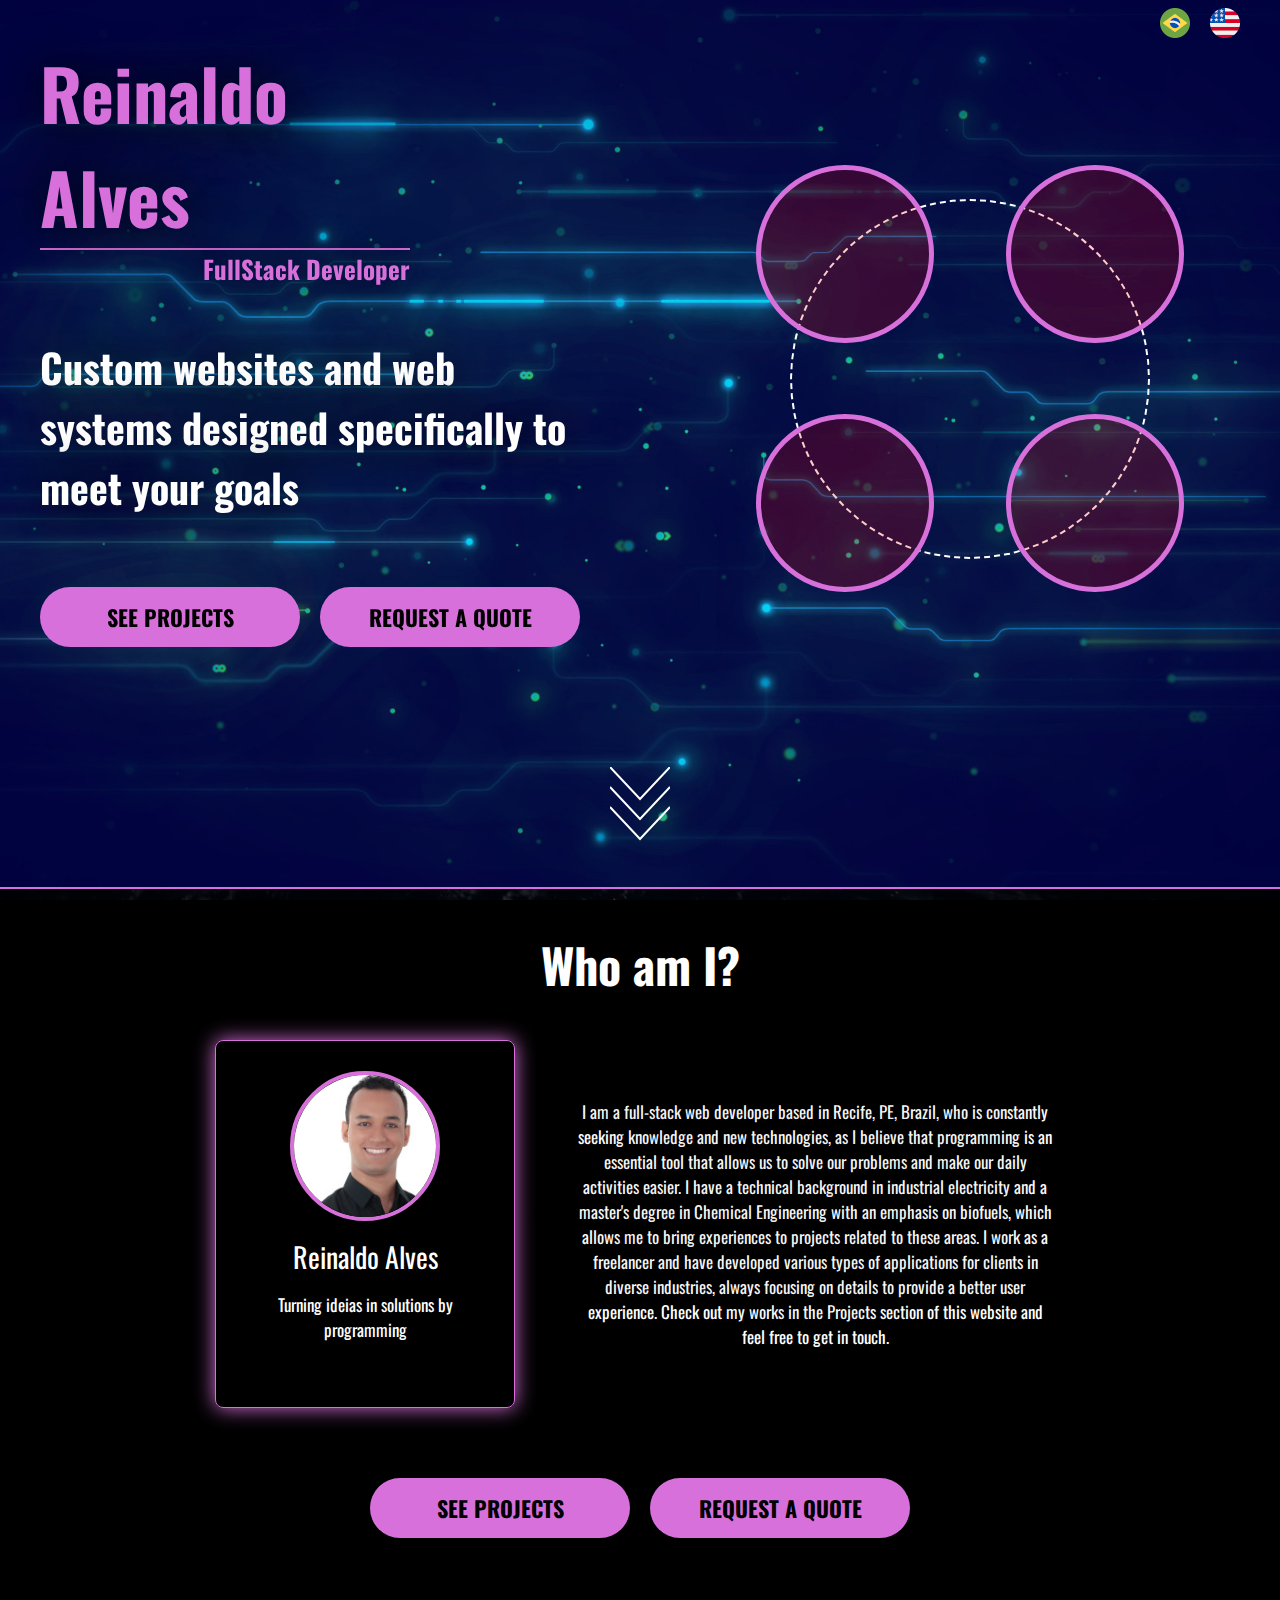
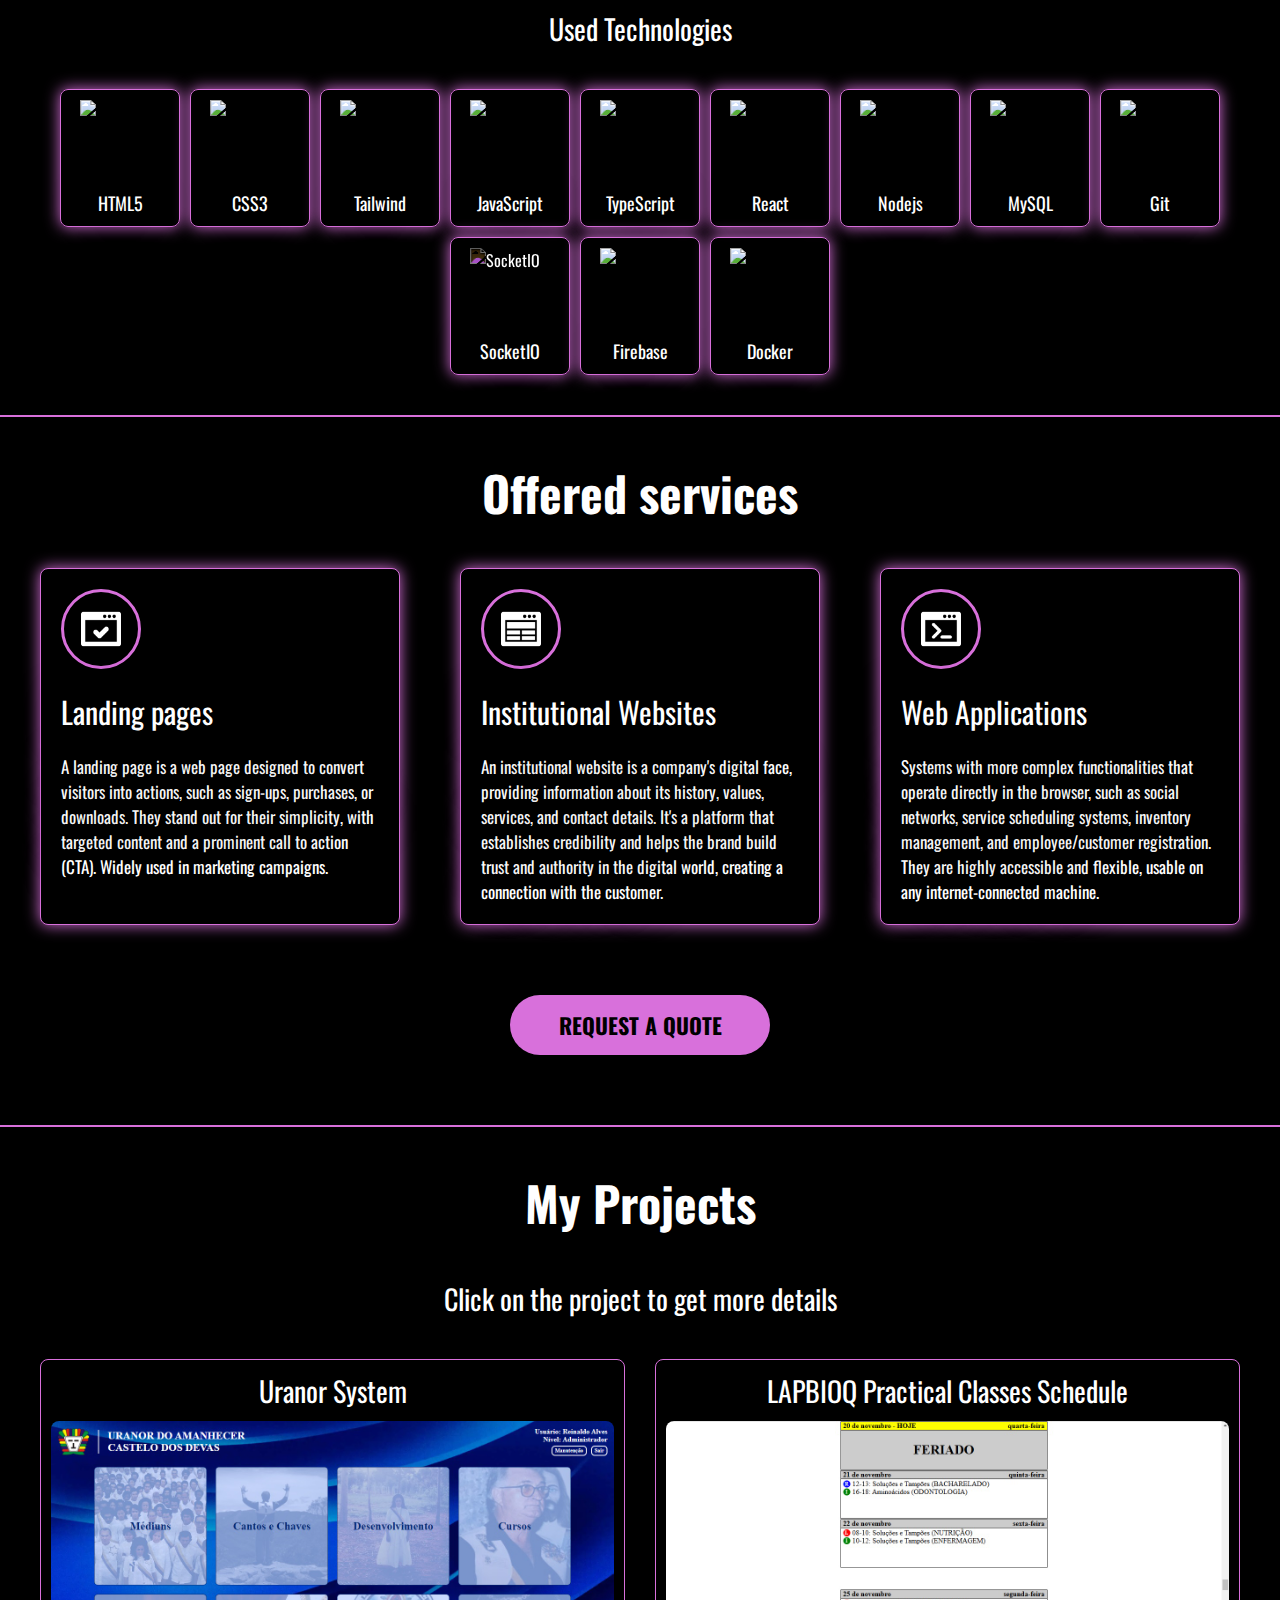
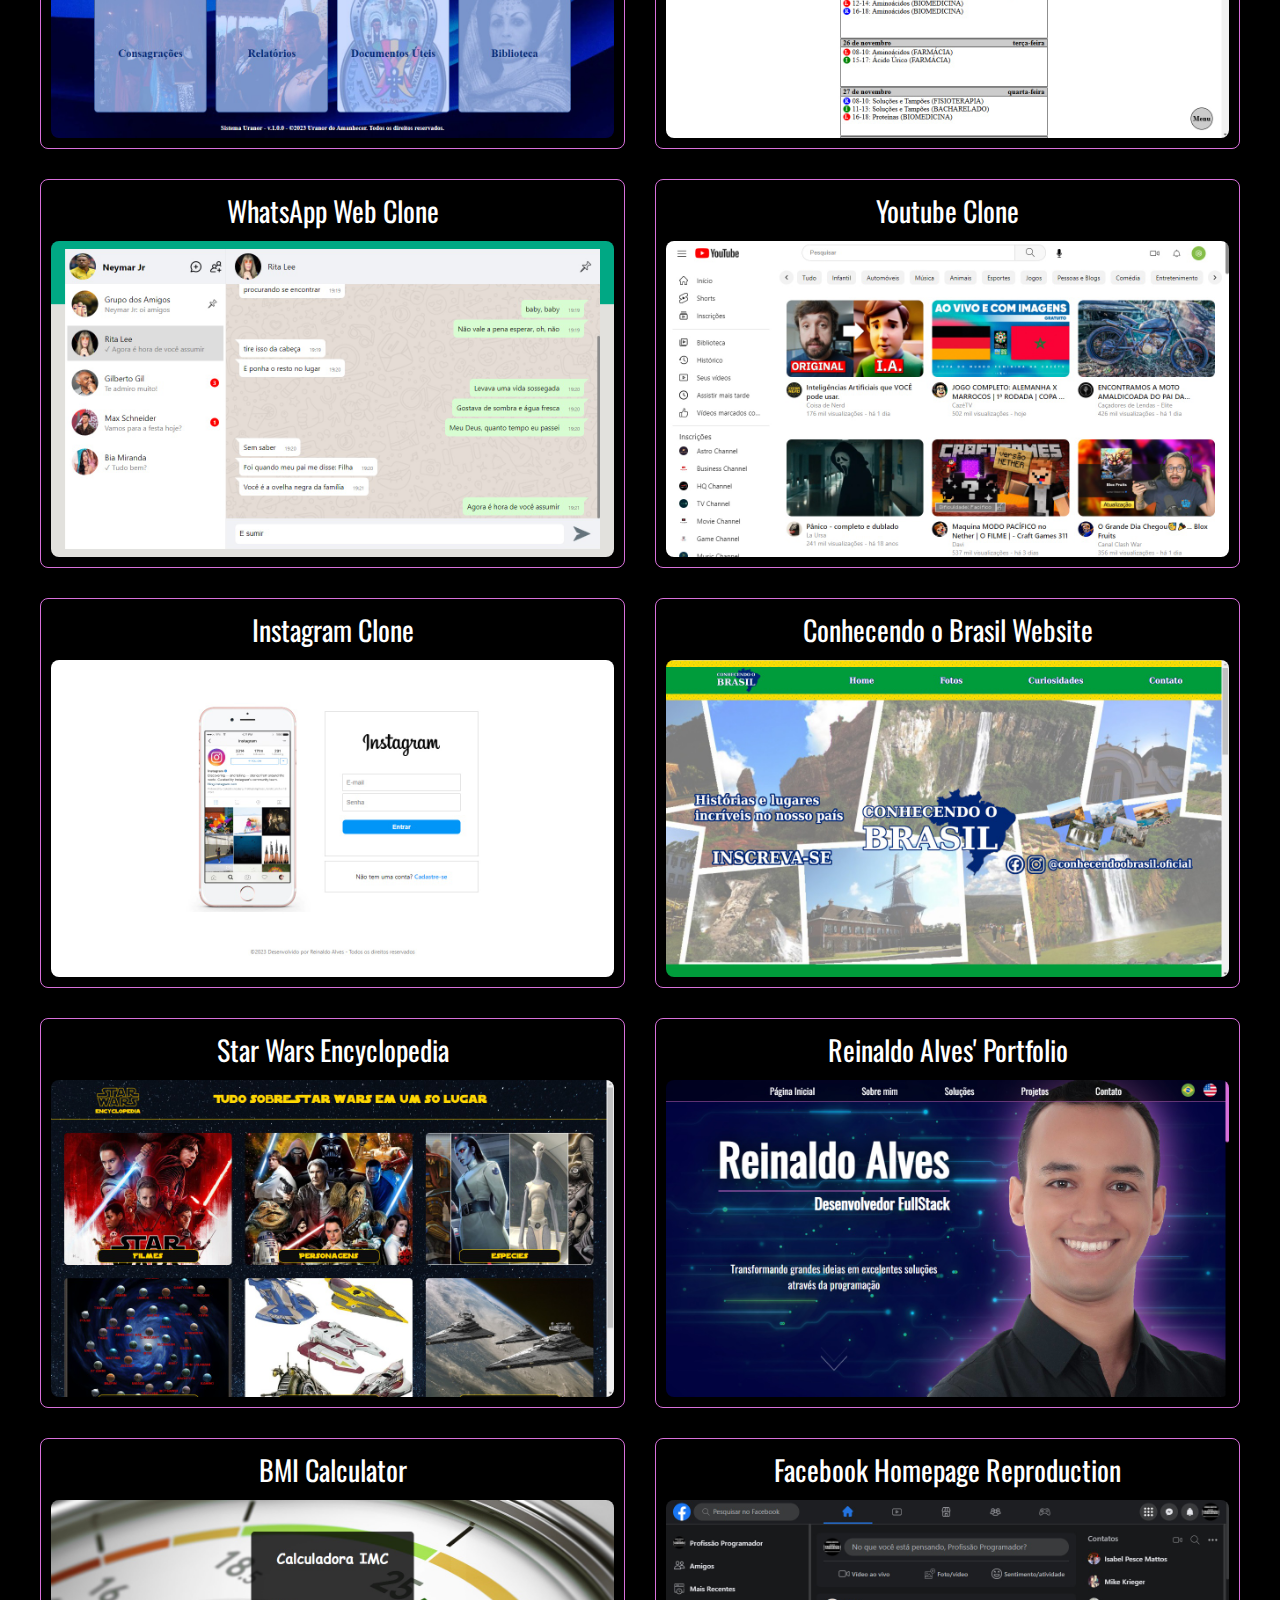
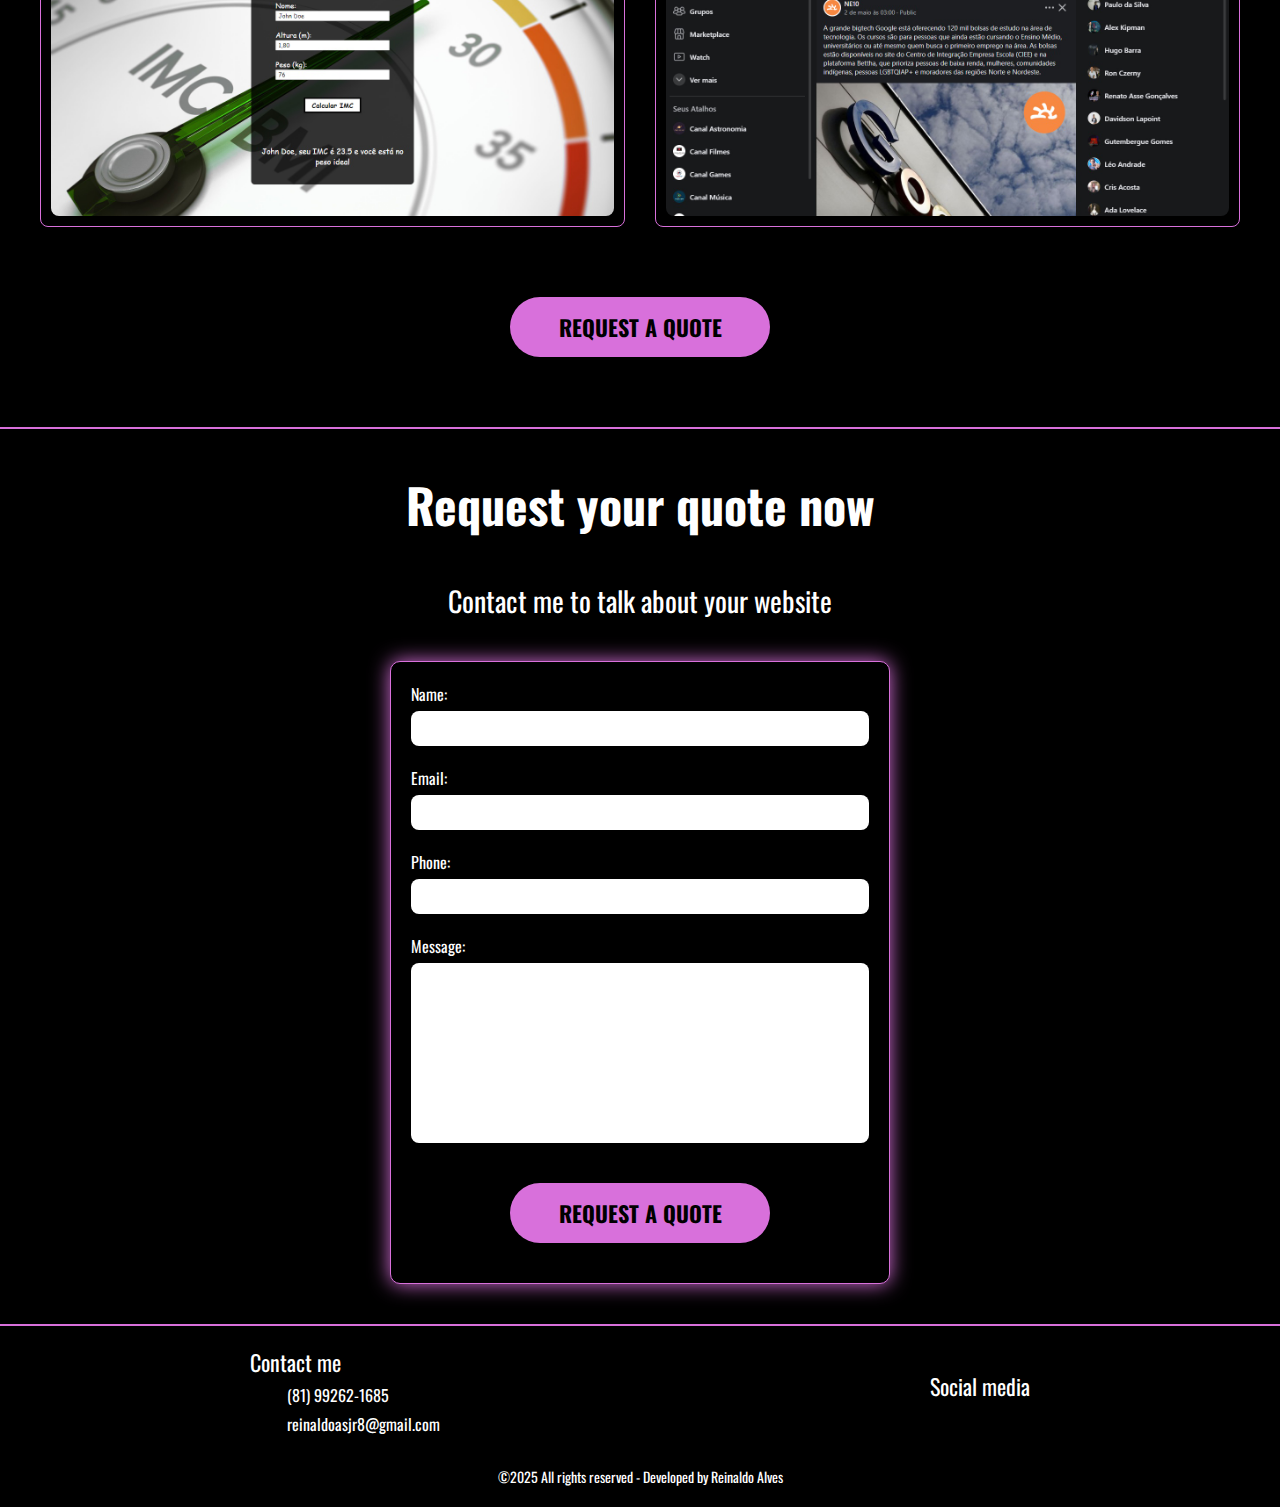
==== commit 221284a2: "english version layout update" ====
--- a/english.html
+++ b/english.html
@@ -10,60 +10,70 @@
     <link rel="shortcut icon" href="./programming.png" type="image/x-icon">
 </head>
 <body>
-    <div class="language-container">
-        <a href="./index.html"><img src="./brasil.png" alt="PT"/></a>
-        <a href="./english.html"><img src="./estados-unidos.png" alt="EN"/></a>
-    </div>
-    <div class="hero-container" id="homepage">
-        <div class="hero-content">
-            <div class="title-container">
-                <h1>Reinaldo Alves</h1>
-                <h2 style="align-self: flex-end;">FullStack Developer</h2>
-            </div>
-            <p class="slogan">Turning great ideias in excelent solutions by programming</p>
-            <button class="contact-button">REQUEST A QUOTE</button>
+    <section id="homepage">
+        <div class="container">
+            <div class="hero-content" >
+                <div class="hero-texts">
+                    <div class="title-container">
+                        <h1>Reinaldo Alves</h1>
+                        <h3>FullStack Developer</h3>
+                    </div>
+                    <h2>Custom websites and web systems designed specifically to meet your goals</h2>
+                    <div class="button-container">
+                        <button class="project-button">SEE PROJECTS</button>
+                        <button class="contact-button">REQUEST A QUOTE</button>
+                    </div>
+                </div>
+                <div class="animation-container">
+                    <div class="hero-circle">
+                        <div class="img-hero banner-1"></div>
+                        <div class="img-hero banner-2"></div>
+                        <div class="img-hero banner-3"></div>
+                        <div class="img-hero banner-4"></div>
+                    </div>
+                </div>
+            </div>
             <svg class="arrows">
                 <path class="a1" d="M0 0 L30 32 L60 0"></path>
                 <path class="a2" d="M0 20 L30 52 L60 20"></path>
                 <path class="a3" d="M0 40 L30 72 L60 40"></path>
             </svg>
         </div>
-        <div class="mainphoto">
-            <img alt="Reinaldo" src="./mainphoto.png"/>
-        </div>
-    </div>
+    </section>
     <section id="aboutMe">
-        <div class="content-container">
-            <h2 class="page-title">Who am I?</h2>
-            <div class="profile-content">
-                <div class="profile-card">
-                    <img class="profile-image" src="./15994696_1484321451630794_7265019365593122860_o.jpg" />
-                    <span class="name-text">Reinaldo Alves</span>
-                    <div class="icons-container">
-                        <a href="https://www.instagram.com/reinaldo.alves8/" target="_blank">
-                            <i class="fa-brands fa-instagram"></i>
-                        </a>
-                        <a href="https://www.facebook.com/reinaldo.alves.587" target="_blank">
-                            <i class="fa-brands fa-facebook-f"></i>
-                        </a>
-                        <a href="https://github.com/reinaldo-alves" target="_blank">
-                            <i class="fa-brands fa-github"></i>
-                        </a>
-                        <a href="https://www.linkedin.com/in/reinaldo-alves-8639aba9/" target="_blank">
-                            <i class="fa-brands fa-linkedin-in"></i>
-                        </a>
-                    </div>
-                </div>
-                <p class="profile-sinopse">
-                    I am a full-stack web developer based in Recife, PE, Brazil, who is constantly seeking knowledge and new technologies, as I believe that programming is an essential tool that allows us to solve our problems and make our daily activities easier. I have a technical background in industrial electricity and a master's degree in Chemical Engineering with an emphasis on biofuels, which allows me to bring experiences to projects related to these areas. I work as a freelancer and have developed various types of applications for clients in diverse industries, always focusing on details to provide a better user experience. Check out my works in the Projects section of this website and feel free to get in touch.
-                </p>
-            </div>
-            <div class="divider">
-                <button class="contact-button">REQUEST A QUOTE</button>
-            </div>
-            <div class="technologies-container">
-                <h2 class="details">Used Technologies</h2>
-                <div class="technologies-content">
+        <div class="overlay">
+            <div class="container">
+                <h2 class="section-title">Who am I?</h2>
+                <div class="profile-content">
+                    <div class="profile-card">
+                        <img src="assets/images/15994696_1484321451630794_7265019365593122860_o.jpg" alt="Reinaldo Alves" />
+                        <span class="name-text">Reinaldo Alves</span>
+                        <span class="profile-text">Turning ideias in solutions by programming</span>
+                        <div class="icons-container">
+                            <a href="https://www.instagram.com/reinaldo.alves8/" target="_blank">
+                                <i class="fa-brands fa-instagram"></i>
+                            </a>
+                            <a href="https://www.facebook.com/reinaldo.alves.587" target="_blank">
+                                <i class="fa-brands fa-facebook-f"></i>
+                            </a>
+                            <a href="https://github.com/reinaldo-alves" target="_blank">
+                                <i class="fa-brands fa-github"></i>
+                            </a>
+                            <a href="https://www.linkedin.com/in/reinaldo-alves-8639aba9/" target="_blank">
+                                <i class="fa-brands fa-linkedin-in"></i>
+                            </a>
+                        </div>
+                    </div>
+                    <p class="profile-sinopse">
+                        I am a full-stack web developer based in Recife, PE, Brazil, who is constantly seeking knowledge and new technologies, as I believe that programming is an essential tool that allows us to solve our problems and make our daily activities easier. I have a technical background in industrial electricity and a master's degree in Chemical Engineering with an emphasis on biofuels, which allows me to bring experiences to projects related to these areas. I work as a freelancer and have developed various types of applications for clients in diverse industries, always focusing on details to provide a better user experience. Check out my works in the Projects section of this website and feel free to get in touch.
+                    </p>
+                </div>
+                <div class="button-container">
+                    <button class="project-button">SEE PROJECTS</button>
+                    <button class="contact-button">REQUEST A QUOTE</button>
+                </div>
+                <h2 class="section-subtitle">Used Technologies</h2>
+                <div class="technologies-container">
                     <div class="technologies-card">
                         <img alt="HTML5" src="https://cdn.jsdelivr.net/gh/devicons/devicon/icons/html5/html5-original.svg" />
                         <span>HTML5</span>
@@ -116,84 +126,89 @@
             </div>
         </div>
     </section>
-    <section id="solution">
-        <div class="content-container">
-            <div class="service-container">
-                <h2 class="page-title">Offered services</h2>
-                <div class="service-content" >
-                    <div class="service-card banner-1">
-                        <div class="service-background">
-                            <h3>Landing pages</h3>
-                            <p>A landing page is a web page designed to convert visitors into actions, such as sign-ups, purchases, or downloads. They stand out for their simplicity, with targeted content and a prominent call to action (CTA). Widely used in marketing campaigns.</p>
-                        </div>
-                    </div>
-                    <div class="service-card banner-2">
-                        <div class="service-background">
-                            <h3>Institutional Websites</h3>
-                            <p>An institutional website is a company's digital face, providing information about its history, values, services, and contact details. It's a platform that establishes credibility and helps the brand build trust and authority in the digital world, creating a connection with the customer.</p>
-                        </div>
-                    </div>
-                    <div class="service-card banner-3">
-                        <div class="service-background">
-                            <h3>Web Applications</h3>
-                            <p>Systems with more complex functionalities that operate directly in the browser, such as social networks, service scheduling systems, inventory management, and employee/customer registration. They are highly accessible and flexible, usable on any internet-connected machine.</p>
-                        </div>
-                    </div>
-                </div>
-            </div>
-            <div class="divider" style="margin-bottom: 10px;">
-                <button class="contact-button">REQUEST A QUOTE</button>
+    <section id="services">
+        <div class="overlay">
+            <div class="container">
+                <h2 class="section-title">Offered services</h2>
+                <div class="service-container">
+                    <div class="service-card">
+                        <div class="service-icon">
+                            <img src="assets/icons/landing.png" alt="Landing pages" />
+                        </div>
+                        <h3>Landing pages</h3>
+                        <p>A landing page is a web page designed to convert visitors into actions, such as sign-ups, purchases, or downloads. They stand out for their simplicity, with targeted content and a prominent call to action (CTA). Widely used in marketing campaigns.</p>
+                    </div>
+                    <div class="service-card">
+                        <div class="service-icon">
+                            <img src="assets/icons/instit.png" alt="Institutional Websites" />
+                        </div>
+                        <h3>Institutional Websites</h3>
+                        <p>An institutional website is a company's digital face, providing information about its history, values, services, and contact details. It's a platform that establishes credibility and helps the brand build trust and authority in the digital world, creating a connection with the customer.</p>
+                    </div>
+                    <div class="service-card">
+                        <div class="service-icon">
+                            <img src="assets/icons/app.png" alt="Web Applications" />
+                        </div>
+                        <h3>Web Applications</h3>
+                        <p>Systems with more complex functionalities that operate directly in the browser, such as social networks, service scheduling systems, inventory management, and employee/customer registration. They are highly accessible and flexible, usable on any internet-connected machine.</p>
+                    </div>
+                </div>
+                <div class="button-container">
+                    <button class="contact-button">REQUEST A QUOTE</button>
+                </div>
             </div>
         </div>
     </section>
     <section id="project">
-        <div class="content-container">
-            <h2 class="page-title">My Projects</h2>
-            <p class="details">Click on the project to get more details</p>
-            <div class="project-content">
-                <div class="project-card" id="project9">
-                    <span class="project-title">Uranor System</span>
-                    <image class="project-image" src="./portfolio-images/sistemauranor/homepage.jpg" />
-                </div>
-                <div class="project-card" id="project8">
-                    <span class="project-title">LAPBIOQ Practical Classes Schedule</span>
-                    <image class="project-image" src="./portfolio-images/aulaslapbioq/calendario.jpg" />
-                </div>
-                <div class="project-card" id="project7">
-                    <span class="project-title">WhatsApp Web Clone</span>
-                    <image class="project-image" src="./portfolio-images/whatsappwebclone/messages.jpg"" />
-                </div>
-                <div class="project-card" id="project6">
-                    <span class="project-title">Youtube Clone</span>
-                    <image class="project-image" src="./portfolio-images/youtubeclone/home.jpg" />
-                </div>
-                <div class="project-card" id="project5">
-                    <span class="project-title">Instagram Clone</span>
-                    <image class="project-image" src="./portfolio-images/instagramclone/login.jpg" />
-                </div>
-                <div class="project-card" id="project4">
-                    <span class="project-title">Conhecendo o Brasil Website</span>
-                    <image class="project-image" src="./portfolio-images/conhecendoobrasil/CoBimage.jpg" />
-                </div>
-                <div class="project-card" id="project3">
-                    <span class="project-title">Star Wars Encyclopedia</span>
-                    <image class="project-image" src="./portfolio-images/starwarsencyclopedia/homestars.jpg" />
-                </div>
-                <div class="project-card" id="project2">
-                    <span class="project-title">Reinaldo Alves' Portfolio</span>
-                    <image class="project-image" src="./portfolio-images/portfolioreinaldoalves/home.jpg" />
-                </div>
-                <div class="project-card" id="project1">
-                    <span class="project-title">BMI Calculator</span>
-                    <image class="project-image" src="./imccalc.jpg" />
-                </div>
-                <div class="project-card" id="project0">
-                    <span class="project-title">Facebook Homepage Reproduction</span>
-                    <image class="project-image" src="./portfolio-images/facebookinterface/facehome.jpg" />
-                </div>
-            </div>
-            <div class="divider" style="margin-bottom: 10px;">
-                <button class="contact-button">REQUEST A QUOTE</button>
+        <div class="overlay">
+            <div class="container">
+                <h2 class="section-title">My Projects</h2>
+                <p class="section-subtitle">Click on the project to get more details</p>
+                <div class="project-content">
+                    <div class="project-card" id="project9">
+                        <h3>Uranor System</h3>
+                        <img alt="Uranor System" src="./portfolio-images/sistemauranor/homepage.jpg" />
+                    </div>
+                    <div class="project-card" id="project8">
+                        <h3>LAPBIOQ Practical Classes Schedule</h3>
+                        <img alt="LAPBIOQ Practical Classes Schedule" src="./portfolio-images/aulaslapbioq/calendario.jpg" />
+                    </div>
+                    <div class="project-card" id="project7">
+                        <h3>WhatsApp Web Clone</h3>
+                        <img alt="WhatsApp Web Clone" src="./portfolio-images/whatsappwebclone/messages.jpg" />
+                    </div>
+                    <div class="project-card" id="project6">
+                        <h3>Youtube Clone</h3>
+                        <img alt="Youtube Clone" src="./portfolio-images/youtubeclone/home.jpg" />
+                    </div>
+                    <div class="project-card" id="project5">
+                        <h3>Instagram Clone</h3>
+                        <img alt="Instagram Clone" src="./portfolio-images/instagramclone/login.jpg" />
+                    </div>
+                    <div class="project-card" id="project4">
+                        <h3>Conhecendo o Brasil Website</h3>
+                        <img alt="Conhecendo o Brasil Website" src="./portfolio-images/conhecendoobrasil/CoBimage.jpg" />
+                    </div>
+                    <div class="project-card" id="project3">
+                        <h3>Star Wars Encyclopedia</h3>
+                        <img alt="Star Wars Encyclopedia" src="./portfolio-images/starwarsencyclopedia/homestars.jpg" />
+                    </div>
+                    <div class="project-card" id="project2">
+                        <h3>Reinaldo Alves' Portfolio</h3>
+                        <img alt="Reinaldo Alves' Portfolio" src="./portfolio-images/portfolioreinaldoalves/home.jpg" />
+                    </div>
+                    <div class="project-card" id="project1">
+                        <h3>BMI Calculator</h3>
+                        <img alt="BMI Calculator" src="./portfolio-images/imccalc.jpg" />
+                    </div>
+                    <div class="project-card" id="project0">
+                        <h3>Facebook Homepage Reproduction</h3>
+                        <img alt="Facebook Homepage Reproduction" src="./portfolio-images/facebookinterface/facehome.jpg" />
+                    </div>
+                </div>
+                <div class="button-container">
+                    <button class="contact-button">REQUEST A QUOTE</button>
+                </div>
             </div>
         </div>
         <div class="modal" id="modal">
@@ -201,11 +216,37 @@
         </div>
     </section>
     <section id="contact">
-        <div class="content-container">
-            <h2 class="page-title">Request your quote now</h2>
-            <p class="details">Contact me to talk about your website</p>
+        <div class="overlay">
+            <div class="container">
+                <h2 class="section-title">Request your quote now</h2>
+                <p class="section-subtitle">Contact me to talk about your website</p>
+                <form action="https://formspree.io/f/xlekeaya" method="POST">
+                    <label id="name">
+                        Name:
+                        <input type="text" name="name">
+                    </label>
+                    <label id="email">
+                        Email:
+                        <input type="email" name="email">
+                    </label>
+                    <label id="phone">
+                        Phone:
+                        <input type="tel" name="phone">
+                    </label>
+                    <label id="message">
+                        Message:
+                        <textarea name="message"></textarea>
+                    </label>
+                    <button id="button" type="submit">REQUEST A QUOTE</button>
+                </form>
+            </div>
+        </div>
+    </section>
+    <footer>
+        <div class="container">
             <div class="contact-content">
-                <div class="social-content">
+                <div class="main-contact">
+                    <h3>Contact me</h3>
                     <a href="https://wa.me/5581992621685" target="_blank">
                         <div class="icon-wraper">
                             <i class="fa-brands fa-whatsapp"></i>
@@ -218,56 +259,34 @@
                         </div>
                         <span>reinaldoasjr8@gmail.com</span>
                     </a>
-                    <a href="https://www.instagram.com/reinaldo.alves8/" target="_blank">
-                        <div class="icon-wraper">
+                </div>
+                <div class="social-content">
+                    <h3>Social media</h3>
+                    <div class="icons-container">
+                        <a href="https://www.instagram.com/reinaldo.alves8/" target="_blank">
                             <i class="fa-brands fa-instagram"></i>
-                        </div>
-                        <span>@reinaldo.alves8</span>
-                    </a>
-                    <a href="https://www.facebook.com/reinaldo.alves.587" target="_blank">
-                        <div class="icon-wraper">
+                        </a>
+                        <a href="https://www.facebook.com/reinaldo.alves.587" target="_blank">
                             <i class="fa-brands fa-facebook-f"></i>
-                        </div>
-                        <span>/reinaldo.alves.587</span>
-                    </a>
-                    <a href="https://github.com/reinaldo-alves" target="_blank">
-                        <div class="icon-wraper">
+                        </a>
+                        <a href="https://github.com/reinaldo-alves" target="_blank">
                             <i class="fa-brands fa-github"></i>
-                        </div>
-                        <span>/reinaldo-alves</span>
-                    </a>
-                    <a href="https://www.linkedin.com/in/reinaldo-alves-8639aba9/" target="_blank">
-                        <div class="icon-wraper">
+                        </a>
+                        <a href="https://www.linkedin.com/in/reinaldo-alves-8639aba9/" target="_blank">
                             <i class="fa-brands fa-linkedin-in"></i>
-                        </div>
-                        <span>/reinaldo-alves-8639aba9</span>
-                    </a>
-                </div>
-                <form action="https://formspree.io/f/xlekeaya" method="POST">
-                    <label id="name">
-                        Name:
-                        <input type="text" name="name">
-                    </label>
-                    <label id="email">
-                        Email:
-                        <input type="email" name="email">
-                    </label>
-                    <label id="phone">
-                        Phone:
-                        <input type="tel" name="phone">
-                    </label>
-                    <label id="message">
-                        Message:
-                        <textarea name="message"></textarea>
-                    </label>
-                    <button id="button" type="submit">REQUEST A QUOTE</button>
-                </form>
-            </div>
-        </div>
-    </section>
-    <footer>
-        <p>©2023 All rights reserved - Developed by Reinaldo Alves</p>
+                        </a>
+                    </div>
+                </div>
+            </div>
+            <p>©2025 All rights reserved - Developed by Reinaldo Alves</p>
+        </div>
     </footer>
+    <div class="language-container">
+        <div class="language-content">
+            <a href="./index.html"><img src="assets/icons/brasil.png" alt="PT"/></a>
+            <a href="./english.html"><img src="assets/icons/estados-unidos.png" alt="EN"/></a>
+        </div>
+    </div>
     <script src="https://kit.fontawesome.com/f68a24141b.js" crossorigin="anonymous"></script>
     <script src="https://cdn.jsdelivr.net/npm/swiper@10/swiper-bundle.min.js"></script>
     <script type="module" src="./script.js"></script>
--- a/styles.css
+++ b/styles.css
@@ -24,37 +24,10 @@
     scroll-snap-stop: always;
     scroll-behavior: smooth;
     background-color: #000;
-}
-
-.language-container {
-    height: 50px;
-    display: flex;
-    align-items: center;
-    gap: 20px;
-    padding: 0 20px;
-    position: fixed;
-    top: 0;
-    right: 0;
-    z-index: 5;
-}
-
-.language-container img {
-    height: 30px;
-    width: 30px;
-    cursor: pointer;
-    transition: 0.5s;
-}
-
-.language-container img:hover {
-    transform: scale(1.2);
-}
-
-.hero-container {
-    height: 700px;
-    display: flex;
-    align-items: center;
-    justify-content: space-between;
-    background-image: url('./backgroundblue.jpg');
+    overflow-x: hidden;
+}
+
+section {
     background-position: center;
     background-size: cover;
     background-attachment: fixed;
@@ -62,60 +35,181 @@
     border-bottom: 2px solid #d870db;
 }
 
+.container {
+    width: 100%;
+    max-width: 1280px;
+    margin: 0 auto;
+    padding: 40px;
+    display: flex;
+    flex-direction: column;
+    justify-content: center;
+    align-items: center;
+}
+
+.overlay {
+    width: 100%;
+    height: 100%;
+    background-color: rgba(0, 0, 0, 0.6);
+}
+
+#homepage {
+    background-image: url('assets/images/backgroundblue.jpg');
+}
+
+#homepage > .container {
+    min-height: 700px;
+    text-align: center;
+}
+
 .hero-content {
+    width: 100%;
+    display: flex;
+    justify-content: space-between;
+    align-items: center;
+    margin-bottom: 50px;
+}
+
+.hero-texts {
     height: 100%;
-    width: calc(100% - 450px);
     display: flex;
     flex-direction: column;
-    align-items: center;
-    justify-content: space-around;
-    padding-left: 40px;
+    justify-content: space-between;
     z-index: 4;
 }
 
 .title-container {
-    display: flex;
-    flex-direction: column;
-}
-
-h1 {
-    color: #fff;
-    font-size: 95px;
+    width: 370px;
+    color: #d870db;
     text-shadow: 0 0 50px black;
+}
+
+.title-container h1 {
+    font-size: 70px;
+    text-align: left;
     border-bottom: 2px solid #d870db;
 }
 
-h2 {
-    color: #fff;
-    font-size: 35px;
+.title-container h3 {
+    font-size: 25px;
+    text-align: right;
+}
+
+.hero-texts h2 {
+    color: #fff;
+    width: 530px;
+    font-size: 40px;
     text-shadow: 0 0 50px black;
-}
-
-.slogan {
-    color: #fff;
+    margin-top: 50px;
+    text-align: left;
+}
+
+.button-container {
+    display: flex;
+    flex-wrap: wrap;
+    gap: 20px;
+    justify-content: center;
+    margin: 70px auto;
     text-align: center;
-    width: 500px;
-    font-size: 24px;
-    text-shadow: 0 0 50px black;
 }
 
 button {
     border: none;
     border-radius: 30px;
     height: 60px;
-    width: 300px;
+    width: 260px;
     max-width: 100%;
     margin-left: auto;
     margin-right: auto;
     background-color: #d870db;
-    font-size: 24px;
+    font-size: 22px;
     font-weight: bold;
-    padding: 2px 12px;
 }
 
 button:hover {
     cursor: pointer;
     transform: scale(1.05);
+}
+
+.animation-container {
+    width: 540px;
+    display: flex;
+    justify-content: center;
+}
+
+.hero-circle {
+    animation: wheel 30s linear infinite;
+    border: 2px dashed white;
+    border-radius: 50%;
+    height: 360px;
+    width: 360px;
+    position: relative;
+}
+
+.img-hero {
+    position: absolute;
+    animation: cabins 30s linear infinite;
+    background-color: rgba(255, 0, 0, 0.2);
+    border: 5px solid #d870db;
+    height: 50%;
+    transform-origin: 50% 50%;
+    width: 50%;
+    border-radius: 50%;
+    background-position: center;
+    background-size: cover;
+}
+
+.banner-1 {
+    background-image: url('https://storage.googleapis.com/website-production/uploads/2016/01/0009_What-is-a-Mobile-App-Landing-Page-770x384.jpg');
+}
+
+.banner-2 {
+    background-image: url('https://blueatlas-13bc3.kxcdn.com/wp-content/uploads/2018/07/website-graphic-1.jpeg');
+}
+
+.banner-3 {
+    background-image: url('https://cybercraftinc.com/wp-content/uploads/2021/11/develop-a-web-application.webp');
+}
+
+.banner-4 {
+    background-image: url('https://freerangestock.com/sample/165141/smartphone-displaying-various-popular-apps.jpg');
+}
+  
+.img-hero:nth-of-type(1) {
+    left: -10%;
+    top: -10%;
+}
+  
+.img-hero:nth-of-type(2) {
+    right: -10%;
+    top: -10%;
+}
+  
+.img-hero:nth-of-type(3) {
+    left: -10%;
+    bottom: -10%;
+}
+  
+.img-hero:nth-of-type(4) {
+    right: -10%;
+    bottom: -10%;
+}
+  
+@keyframes wheel {
+    0% {
+      transform: rotate(0deg);
+    }
+    100% {
+      transform: rotate(360deg);
+    }
+}
+  
+@keyframes cabins {
+    0% {
+      transform: rotate(0deg);
+    }
+    100% {
+      transform: rotate(-360deg);
+    }
 }
 
 .arrows {
@@ -132,20 +226,18 @@
     -webkit-animation: arrow 2s infinite;
 }
 
-@keyframes arrow
-{
-0% {opacity:0}
-40% {opacity:1}
-80% {opacity:0}
-100% {opacity:0}
-}
-
-@-webkit-keyframes arrow
-{
-0% {opacity:0}
-40% {opacity:1}
-80% {opacity:0}
-100% {opacity:0}
+@keyframes arrow {
+    0% {opacity:0}
+    40% {opacity:1}
+    80% {opacity:0}
+    100% {opacity:0}
+}
+
+@-webkit-keyframes arrow {
+    0% {opacity:0}
+    40% {opacity:1}
+    80% {opacity:0}
+    100% {opacity:0}
 }
 
 .arrows path.a1 {
@@ -163,64 +255,20 @@
     -webkit-animation-delay: 0s;
 }
 
-.mainphoto {
-    height: 699px;
-    position: absolute;
-    top: 0;
-    right: 0;
-    filter: drop-shadow(0 0 50px #d870db);
-}
-
-.mainphoto img {
-    height: 100%;
-}
-
-section {
-    background-position: center;
-    background-size: cover;
-    background-attachment: fixed;
-    background-repeat: no-repeat;
-}
-
 #aboutMe {
-    background-image: url('./nasa-Q1p7bh3SHj8-unsplash.jpg');
-}
-
-#project {
-    background-image: url('./projectbg.jpg');
-}
-
-#contact {
-    background-image: url('./digital-contact-black.jpg');
-}
-
-#solution {
-    background-image: url('./765090-most-popular-technology-background-images-1920x1080-hd-for-mobile.jpg');
-}
-
-
-.content-container {
-    color: #333;
-    width: 100%;
-    display: flex;
-    flex-direction: column;
-    align-items: center;
-    justify-content: center;
-    padding: 40px;
-    background-color: rgba(0, 0, 0, 0.6);
-    border-bottom: 2px solid #d870db;
-}
-
-.page-title {
+    background-image: url('assets/images/nasa-Q1p7bh3SHj8-unsplash.jpg');
+}
+
+.section-title {
     font-size: 48px;
     text-align: center;
     margin-bottom: 40px;
+    color: #fff;
 }
 
 .profile-content {
-    width: 60%;
-    min-width: 850px;
-    max-width: 1200px;
+    width: 100%;
+    max-width: 850px;
     display: flex;
     justify-content: space-between;
     align-items: center;
@@ -238,7 +286,7 @@
     box-shadow: 0 0 20px #d870db;
 }
 
-.profile-image {
+.profile-card img {
     width: 150px;
     height: auto;
     border-radius: 50%;
@@ -251,6 +299,13 @@
     color: #fff;
 }
 
+.profile-text {
+    font-size: 17px;
+    text-align: center;
+    margin-bottom: 35px;
+    color: white;
+}
+
 .icons-container {
     display: flex;
     width: 100%;
@@ -264,11 +319,11 @@
 
 i:hover {
     color: #d870db;
-    transform: scale(1.05);
+    transform: scale(1.1);
 }
 
 .profile-sinopse {
-    width: 60%;
+    width: calc(100% - 350px);
     padding: 10px;
     color: #fff;
     font-size: 17px;
@@ -276,97 +331,16 @@
     text-align: center;
 }
 
-.service-container {
-    width: 100%;
-    display: flex;
-    flex-direction: column;
-    align-items: center;
-}
-
-.service-content {
-    width: 100%;
-    max-width: 1200px;
-    display: flex;
-    justify-content: space-around;
-    row-gap: 20px;
-    column-gap: 40px;
-}
-
-.service-card {
-    height: 400px;
-    width: 30%;
-    max-width: 300px;
-    background-size: cover;
-    background-position: 50% 50%;
-    border: 1px solid #d870db;
-    border-radius: 8px;
-    transition: 1s;
-    display: flex;
-    flex-direction: column;
-    justify-content: flex-start;
-    color: #fff;
-}
-
-.service-card .service-background {
-    width: 100%;
-    height: 100%;
-    padding: 20px;
-    border-radius: 8px;
-    background-color: rgba(0, 0, 0, 0.4);
-}
-
-.service-card h3 {
+.section-subtitle {
+    color: #fff;
     font-size: 28px;
-    text-shadow: 0 0 50px black;
+    text-shadow: 0 0 50px #000;
     text-align: center;
-    margin-bottom: 20px;
-}
-
-.service-card p {
-    opacity: 0;
-    font-size: 17px;
-    text-shadow: 0 0 50px black; 
-    text-align: center;
-    transition: 1s;
-}
-
-.service-card:hover {
-    transform: scale(1.02);
-}
-
-.service-card:hover .service-background {
-    background-color: rgba(0, 0, 0, 0.7);
-}
-
-.service-card:hover p {
-    opacity: 1;
-}
-
-.banner-1 {
-    background-image: url('https://storage.googleapis.com/website-production/uploads/2016/01/0009_What-is-a-Mobile-App-Landing-Page-770x384.jpg');
-}
-
-.banner-2 {
-    background-image: url('https://blueatlas-13bc3.kxcdn.com/wp-content/uploads/2018/07/website-graphic-1.jpeg');
-}
-
-.banner-3 {
-    background-image: url('https://cybercraftinc.com/wp-content/uploads/2021/11/develop-a-web-application.webp');
-}
-
-.divider {
-    width: 100%;
-    max-width: 1200px;
-    margin: 50px auto;
-    text-align: center;
+    margin-bottom: 40px;
+    font-weight: normal;
 }
 
 .technologies-container {
-    width: 100%;
-    max-width: 1200px;
-}
-
-.technologies-content {
     width: 100%;
     display: flex;
     flex-wrap: wrap;
@@ -403,6 +377,69 @@
     align-self: center;
 }
 
+#services {
+    background-image: url('assets/images/765090-most-popular-technology-background-images-1920x1080-hd-for-mobile.jpg');
+}
+
+.service-container {
+    width: 100%;
+    display: flex;
+    justify-content: space-between;
+    row-gap: 20px;
+    column-gap: 40px;
+}
+
+.service-card {
+    width: 30%;
+    background-size: cover;
+    background-position: 50% 50%;
+    border: 1px solid #d870db;
+    border-radius: 8px;
+    display: flex;
+    flex-direction: column;
+    justify-content: flex-start;
+    color: #fff;
+    box-shadow: 0 0 15px #d870db;
+    padding: 20px;
+    background-color: black;
+}
+
+.service-icon {
+    width: 80px;
+    height: 80px;
+    border-radius: 50%;
+    border: 3px solid #d870db;
+    display: flex;
+    justify-content: center;
+    align-items: center;
+}
+
+.service-icon img {
+    width: 40px;
+    height: 40px;
+    filter:invert(1);
+}
+
+.service-card h3 {
+    font-size: 30px;
+    text-shadow: 0 0 50px black;
+    margin: 20px 0;
+    font-weight: normal;
+}
+
+.service-card p {
+    font-size: 17px;
+    text-shadow: 0 0 50px black;
+}
+
+#services .button-container, #project .button-container {
+    margin-bottom: 30px;
+}
+
+#project {
+    background-image: url('assets/images/projectbg.jpg');
+}
+
 .project-content {
     width: 100%;
     max-width: 1200px;
@@ -434,19 +471,20 @@
     box-shadow: 0 0 20px #d870db;
 }
 
-.project-image {
+.project-card h3 {
+    width: 100%;
+    color: #fff;
+    font-size: 28px;
+    text-align: center;
+    font-weight: normal;
+}
+
+.project-card img {
     width: 100%;
     max-height: 500px;
     max-width: 850px;
     aspect-ratio: 16 / 9;
     border-radius: 8px;
-}
-
-.project-title {
-    width: 100%;
-    color: #fff;
-    font-size: 28px;
-    text-align: center;
 }
 
 .modal {
@@ -483,6 +521,8 @@
 .modal-title {
     grid-area: 1 / 1 / 2 / 3;
     text-align: center;
+    color: #fff;
+    font-size: 28px;
 }
 
 .exit-button {
@@ -524,55 +564,55 @@
 .swiper {
     width: 300px;
     flex-grow: 1;
-  }
-
-  .swiper-slide {
-    display: flex;
-    justify-content: center;
-    align-items: center;
-  }
-
-  .swiper-button-prev, .swiper-button-next {
+}
+
+.swiper-slide {
+    display: flex;
+    justify-content: center;
+    align-items: center;
+}
+
+.swiper-button-prev, .swiper-button-next {
     min-width: 40px;
     max-width: 40px;
     min-height: 40px;
     max-height: 40px;
     border-radius: 50%;
     background-color: rgba(0, 0, 0, 0.5);
-  }
-
-  .swiper-button-prev:hover, .swiper-button-next:hover {
+}
+
+.swiper-button-prev:hover, .swiper-button-next:hover {
     transform: scale(1.1);
-  }
-
-  .swiper-button-prev::after {
+}
+
+.swiper-button-prev::after {
     transform: scale(0.5);
     color: #fff;
     position: relative;
     left: -2px;
-  }
-
-  .swiper-button-next::after {
+}
+
+.swiper-button-next::after {
     transform: scale(0.5);
     color: #fff;
     position: relative;
     right: -2px;
-  }
-
-  .swiper-slide img {
+}
+
+.swiper-slide img {
     display: block;
     width: 100%;
     height: 100%;
     object-fit: cover;
-  }
-
-  .swiper-pagination-bullet {
+}
+
+.swiper-pagination-bullet {
     border: 1px solid #fff;
-  }
-
-  .swiper-pagination-bullet-active {
+}
+
+.swiper-pagination-bullet-active {
     background-color: #d870db;
-  }
+}
 
 .modal-info {
     display: flex;
@@ -613,6 +653,7 @@
     font-size: 20px;
     display: -webkit-box;
     -webkit-box-orient: vertical;
+    line-clamp: 1;
     -webkit-line-clamp: 1;
     overflow: hidden;
     text-overflow: ellipsis;
@@ -645,21 +686,8 @@
     grid-area: 4 / 1 / 5 / 3;
 }
 
-.contact-content {
-    height: 100%;
-    width: 100%;
-    max-width: 1200px;
-    display: flex;
-    justify-content: space-around;
-    gap: 40px;
-}
-
-.details {
-    color: #fff;
-    font-size: 24px;
-    text-shadow: 0 0 50px #000;
-    text-align: center;
-    margin-bottom: 30px;
+#contact {
+    background-image: url('assets/images/digital-contact-black.jpg');
 }
 
 form {
@@ -688,17 +716,19 @@
     font-size: 18px;
     padding: 8px;
     border: none;
+    margin-top: 5px;
 }
 
 textarea {
     display: block;
     width: 100%;
-    height: 120px;
+    height: 180px;
     border-radius: 8px;
     font-size: 18px;
     padding: 8px;
     border: none;
     resize: none;
+    margin-top: 5px;
 }
 
 #button {
@@ -711,58 +741,123 @@
     flex-direction: column;
     justify-content: center;
     align-items: center;
+}
+
+footer > .container {
     padding: 20px;
-    gap: 20px;
-}
-
-footer p {
+    gap: 30px;
+}
+
+.contact-content {
+    width: 100%;
+    display: flex;
+    justify-content: space-around;
+    align-items: center;
+    gap: 30px
+}
+
+.contact-content h3 {
+    color: #fff;
+    font-size: 22px;
+    font-weight: normal;
+}
+
+.contact-content i {
+    font-size: 22px;
+}
+
+.main-contact a {
+    text-decoration: none;
+    display: flex;
+    align-items: center;
+    gap: 15px;
+    color: #fff;
+    margin-top: 5px;
+}
+
+.icon-wraper {
+    height: 22px;
+    width: 22px;
+    text-align: center;
+}
+
+.contact-content a span {
     color: #fff;
     font-size: 16px;
-    text-align: center;
-}
-
-.social-content {
-    display: flex;
-    flex-direction: column;
-    justify-content: center;
-    gap: 20px
-}
-
-.social-content a {
-    text-decoration: none;
-    display: flex;
-    align-items: center;
-    gap: 15px;
-    color: #fff;
-    width: 250px;
-    padding: 10px;
-    background-color: rgba(0,0,0,0.7);
-    border-radius: 8px;
-    border: 1px solid #d870db;
-    box-shadow: 0 0 15px #d870db;
-}
-
-.icon-wraper {
-    height: 32px;
-    width: 32px;
-    text-align: center;
-}
-
-.social-content a span {
-    color: #fff;
-    font-size: 18px;
-}
-
-.social-content a:hover span {
+}
+
+.contact-content a:hover span {
     color: #d870db;
 }
 
-.social-content a:hover i {
+.contact-content a:hover i {
     color: #d870db;
     transform: scale(1);
 }
 
-@media (max-width: 1165px) {
+.social-content .icons-container {
+    gap: 20px;
+    margin-top: 10px;
+}
+
+footer p {
+    color: #fff;
+    font-size: 14px;
+    text-align: center;
+}
+
+.language-container {
+    position: fixed;
+    top: 0;
+    right: 0;
+    width: 100%;
+    display: flex;
+    justify-content: center;
+    padding: 0 40px;
+}
+
+.language-content {
+    height: 50px;
+    display: flex;
+    justify-content: flex-end;
+    align-items: center;
+    gap: 20px;
+    width: 100%;
+    max-width: 1280px;
+}
+
+.language-container img {
+    height: 30px;
+    width: 30px;
+    cursor: pointer;
+    transition: 0.5s;
+}
+
+.language-container img:hover {
+    transform: scale(1.2);
+}
+
+@media (max-width: 1170px) {
+    .hero-texts h2 {
+        font-size: 38px;
+    }
+    
+    .animation-container {
+        width: 420px;
+    }
+    
+    .hero-circle {
+        width: 280px;
+        height: 280px;
+    }
+    
+    .img-hero {
+        border-width: 3px;
+    }
+
+    button {
+        width: 250px;
+    }
 
     .modal-content {
         width: 90vw;
@@ -790,33 +885,22 @@
         grid-area: 3 / 2 / 4 / 3;
     }
 
-    .hero-container {
+    .hero-content {
         justify-content: center;
     }
 
-    .hero-content {
+    .hero-texts {
         width: 100%;
-        padding-left: 0;
+        align-items: center;
+    }
+
+    .hero-texts h2 {
+        width: 100%;
+        text-align: center;
     }
     
-    .mainphoto {
+    .animation-container {
         display: none;
-    }
-    
-    .profile-content {
-        min-width: 700px;
-    }
-    
-    .profile-sinopse {
-        width: 350px;
-    }
-
-    .products-container {
-        justify-content: center;
-    }
-
-    .service-card p {
-        font-size: 14px;
     }
 
     .project-content {
@@ -828,13 +912,10 @@
         max-width: 600px;
     }
 
-    .project-title {
+    .project-card h3 {
         font-size: 24px;
     }
 
-    form {
-        width: 450px;
-    }
 }
 
 @media (max-width: 786px) {
@@ -844,23 +925,21 @@
     }
     
     .profile-content {
-        width: 100%;
         min-width: 100px;
         flex-direction: column;
         justify-content: space-around;
-        gap: 15px;
-        margin-top: 10px;
+        gap: 20px;
     }
 
     .profile-card {
         display: grid;
         grid-template-columns: auto 1fr;
-        grid-template-rows: 1fr 1fr;
+        grid-template-rows: 1fr 1fr 1fr;
         column-gap: 20px;
         width: 450px;
     }
 
-    .profile-image {
+    .profile-card img {
         grid-area: 1 / 1 / 3 / 2;
     }
 
@@ -869,15 +948,21 @@
         text-align: center;
     }
 
+    .profile-text {
+        grid-area: 3 / 1 / 4 / 3;
+        margin-top: 15px;
+        margin-bottom: 0;
+    }
+
     .icons-container {
-        grid-area: 2 / 2 / 2 / 3;
+        grid-area: 2 / 2 / 3 / 3;
     }
 
     .profile-sinopse {
         width: 100%;
     }
 
-    .service-content {
+    .service-container {
         flex-direction: column;
         align-items: center;
     }
@@ -885,45 +970,10 @@
     .service-card {
         width: 100%;
         max-width: 500px;
-        height: auto;
-    }
-
-    .contact-content {
-        flex-direction: column-reverse;
         align-items: center;
-    }
-
-    form {
-        width: 100%;
-    }
-
-    .social-content {
-        flex-direction: row;
-        flex-wrap: wrap;
-    }
-
-    .social-content a {
-        flex-direction: column;
-        width: 200px;
-        gap: 10px;
-    }
-
-}
-
-@media (max-width: 720px) {
-    .service-container {
-        display: flex;
-        flex-direction: column;
-        justify-content: space-around;
-    }
-
-    .products-container {
-        padding: 0;
-    }
-
-    .technologies-container {
-        padding: 0;
-    }
+        text-align: center;
+    }
+
 }
 
 @media (max-width: 696px) {
@@ -954,25 +1004,52 @@
         width: 30px;
     }
 
+    .contact-content {
+        flex-direction: column;
+        text-align: center;
+    }
+
+    .main-contact a {
+        justify-content: center;
+    }
+
 }
 
 @media (max-width: 600px) {
-    .hero-container, .hero-content {
+    .container, .language-container {
+        padding-left: 20px;
+        padding-right: 20px;
+    }
+    
+    .title-container {
+        width: 275px;
+    }
+    
+    .title-container h1 {
+        font-size: 52px;
+    }
+
+    .title-container h3 {
+        font-size: 18px;
+    }
+    
+    .hero-content {
         width: 100%;
-    }
-    
-    h1 {
-        font-size: 70px;
-    }
-
-    h2, .page-title {
-        font-size: 30px;
-    }
-
-    .slogan {
-        width: 320px;
-        max-width: 100%;
-        padding: 0 10px;
+        margin-bottom: 10px;
+    }
+
+    .hero-texts h2, .section-title {
+        font-size: 35px;
+    }
+
+    .section-subtitle {
+        font-size: 25px;
+    }
+
+    button {
+        font-size: 18px;
+        width: 200px;
+        height: 50px;
     }
 
     .profile-card {
@@ -983,9 +1060,15 @@
         align-items: center;
     }
 
-    .icons-container {
+    .profile-text {
+        margin-top: 0;
+        margin-bottom: 35px;
+    }
+
+    #aboutMe .icons-container {
         justify-content: center;
         gap: 20px;
+        flex-wrap: wrap;
     }
 
     .technologies-card {
@@ -1008,6 +1091,7 @@
 
     form {
         width: 100%;
+        max-width: 500px;
     }
 }
 
@@ -1016,10 +1100,6 @@
         font-size: 50px;
     }
 
-    .content-container {
-        padding: 20px;
-    }
-
     .modal-info a i {
         font-size: 16px;
     }
@@ -1032,10 +1112,4 @@
         flex-wrap: wrap;
         justify-content: center;
     }
-}
-
-@media (max-width: 362px) {
-    button {
-        height: 80px;
-    }
 }